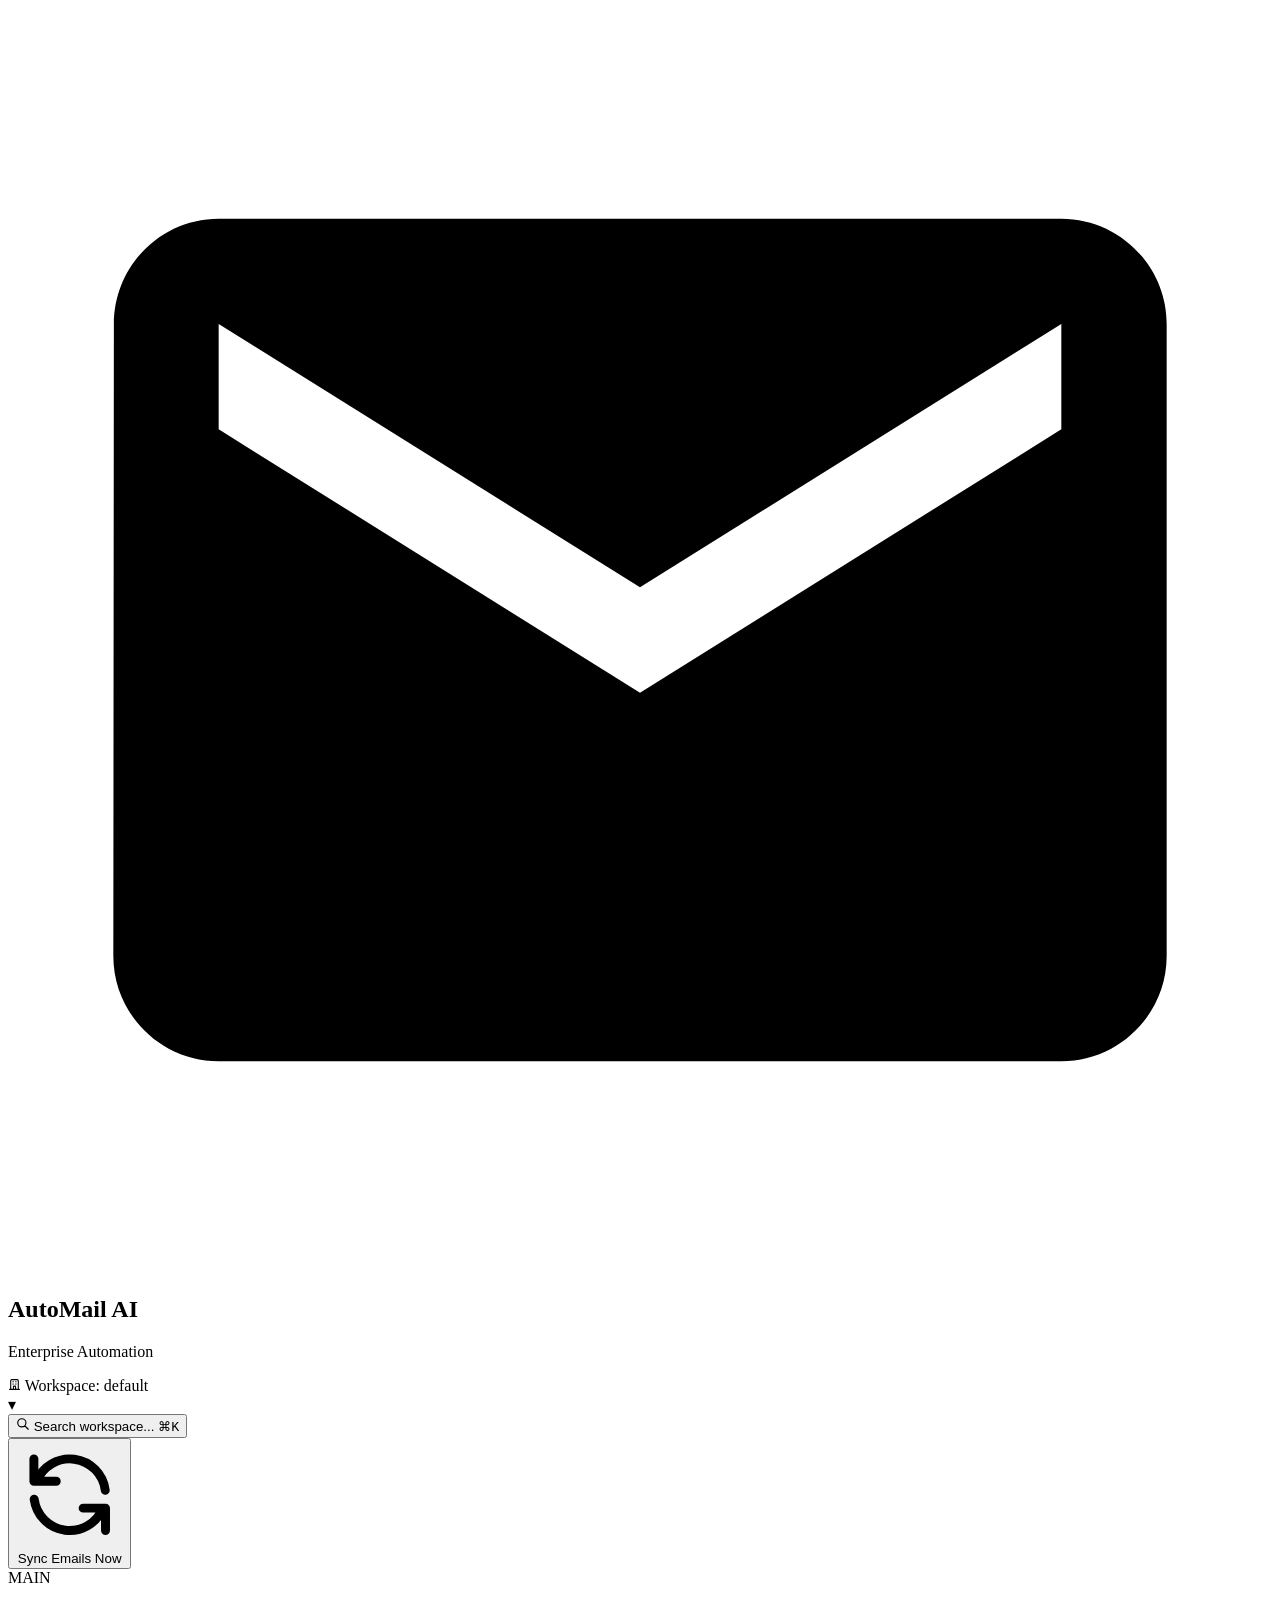
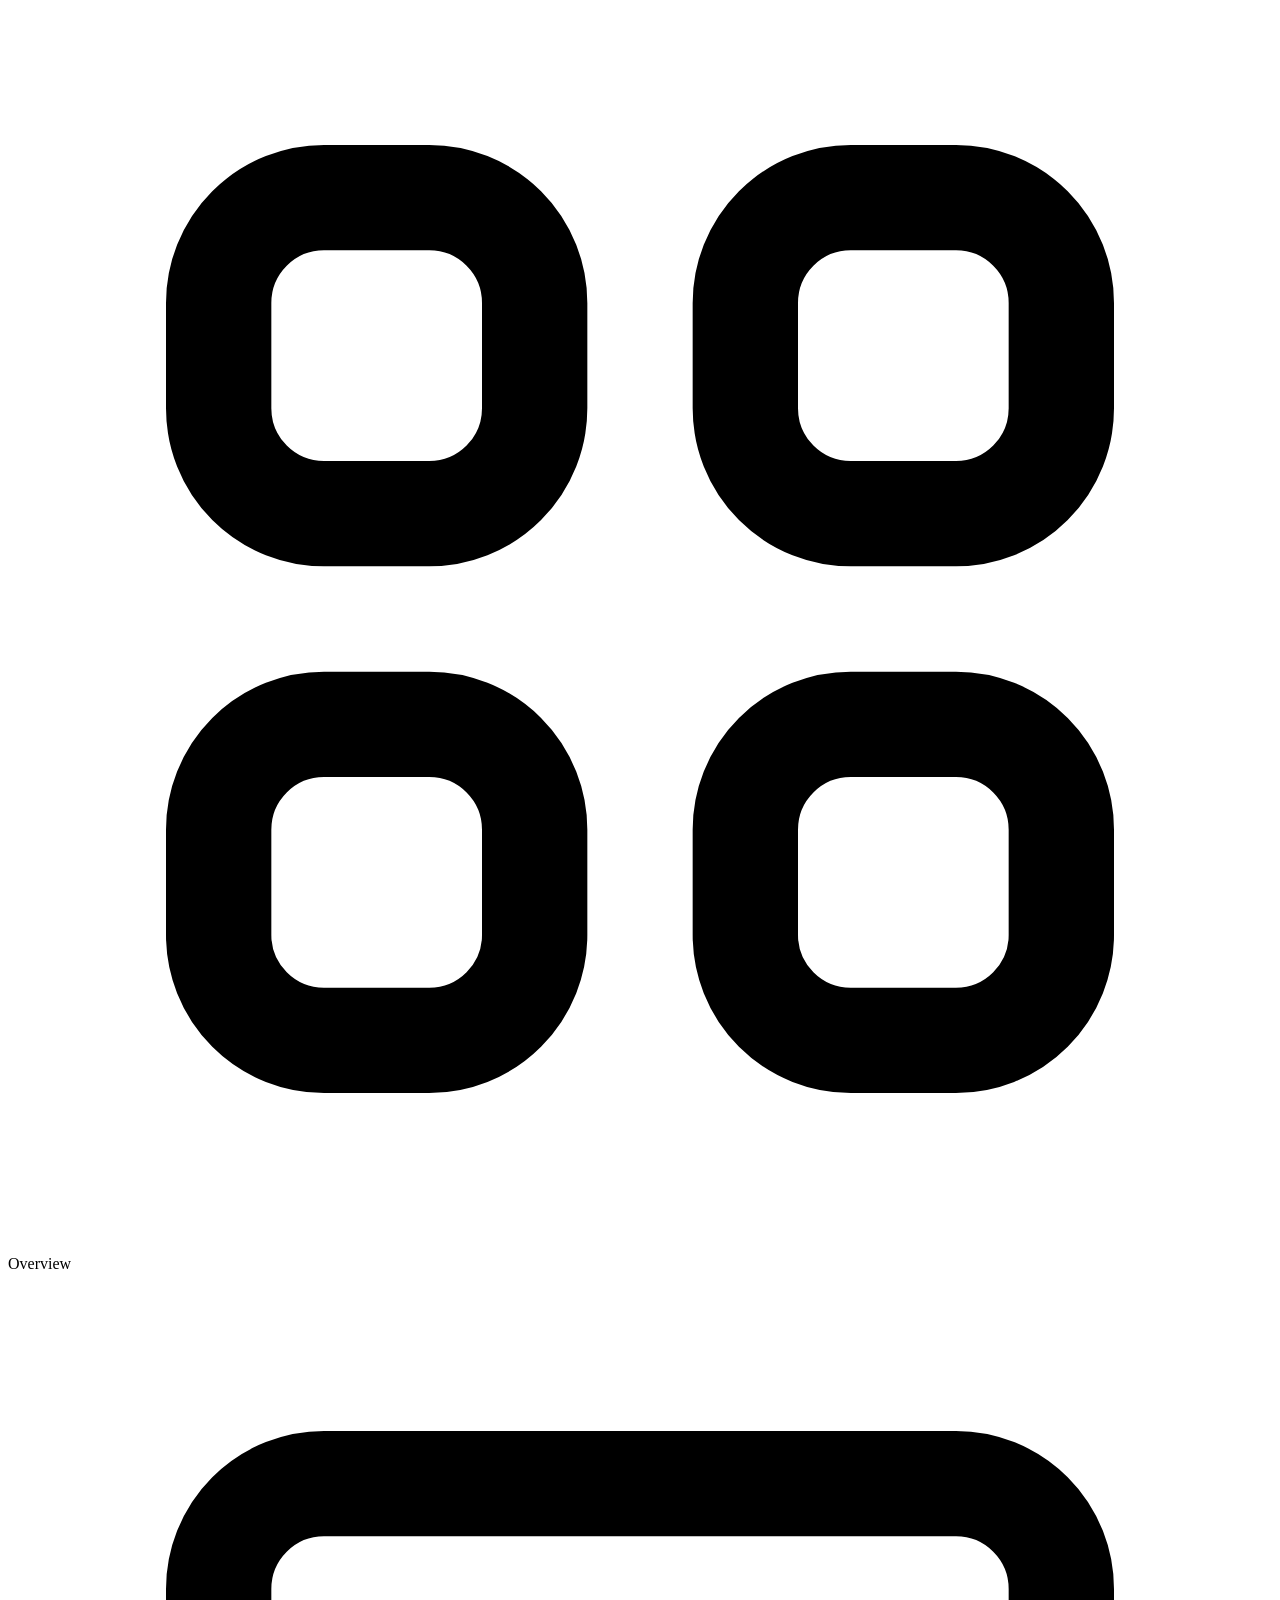
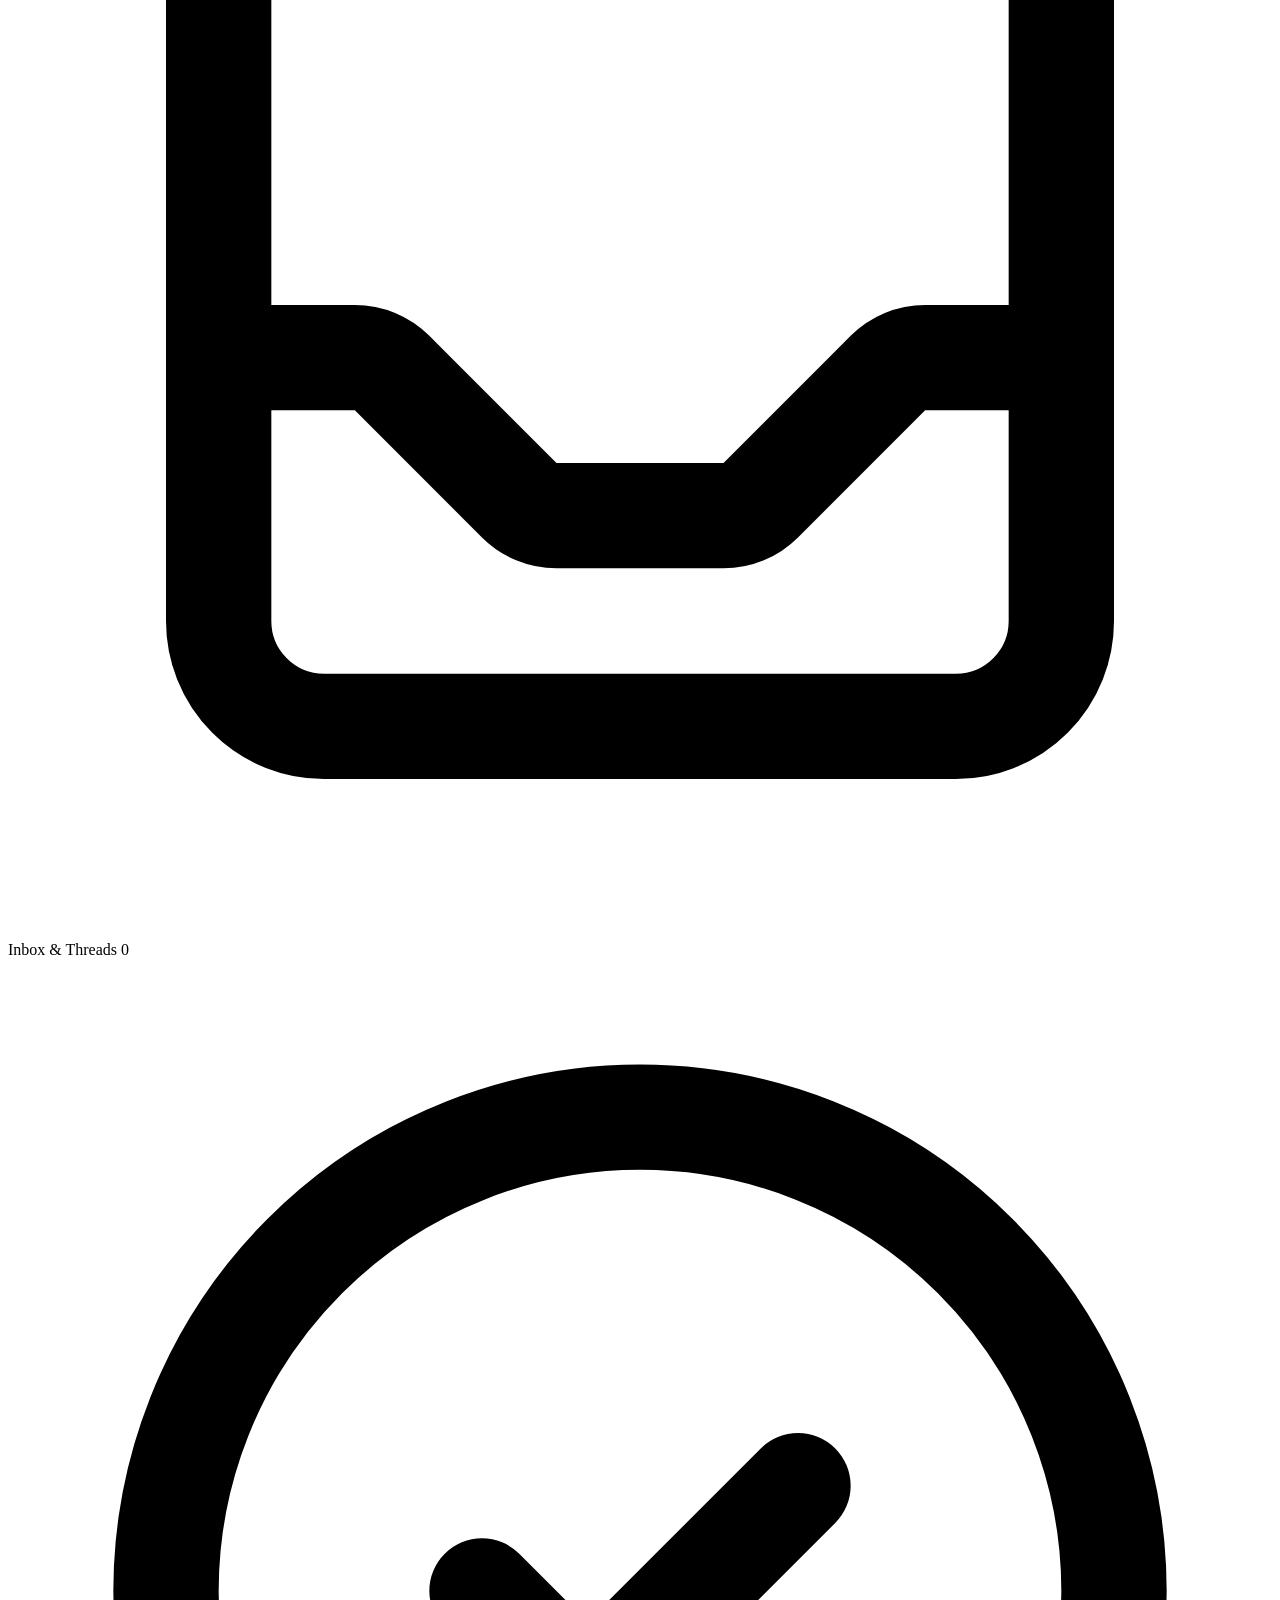
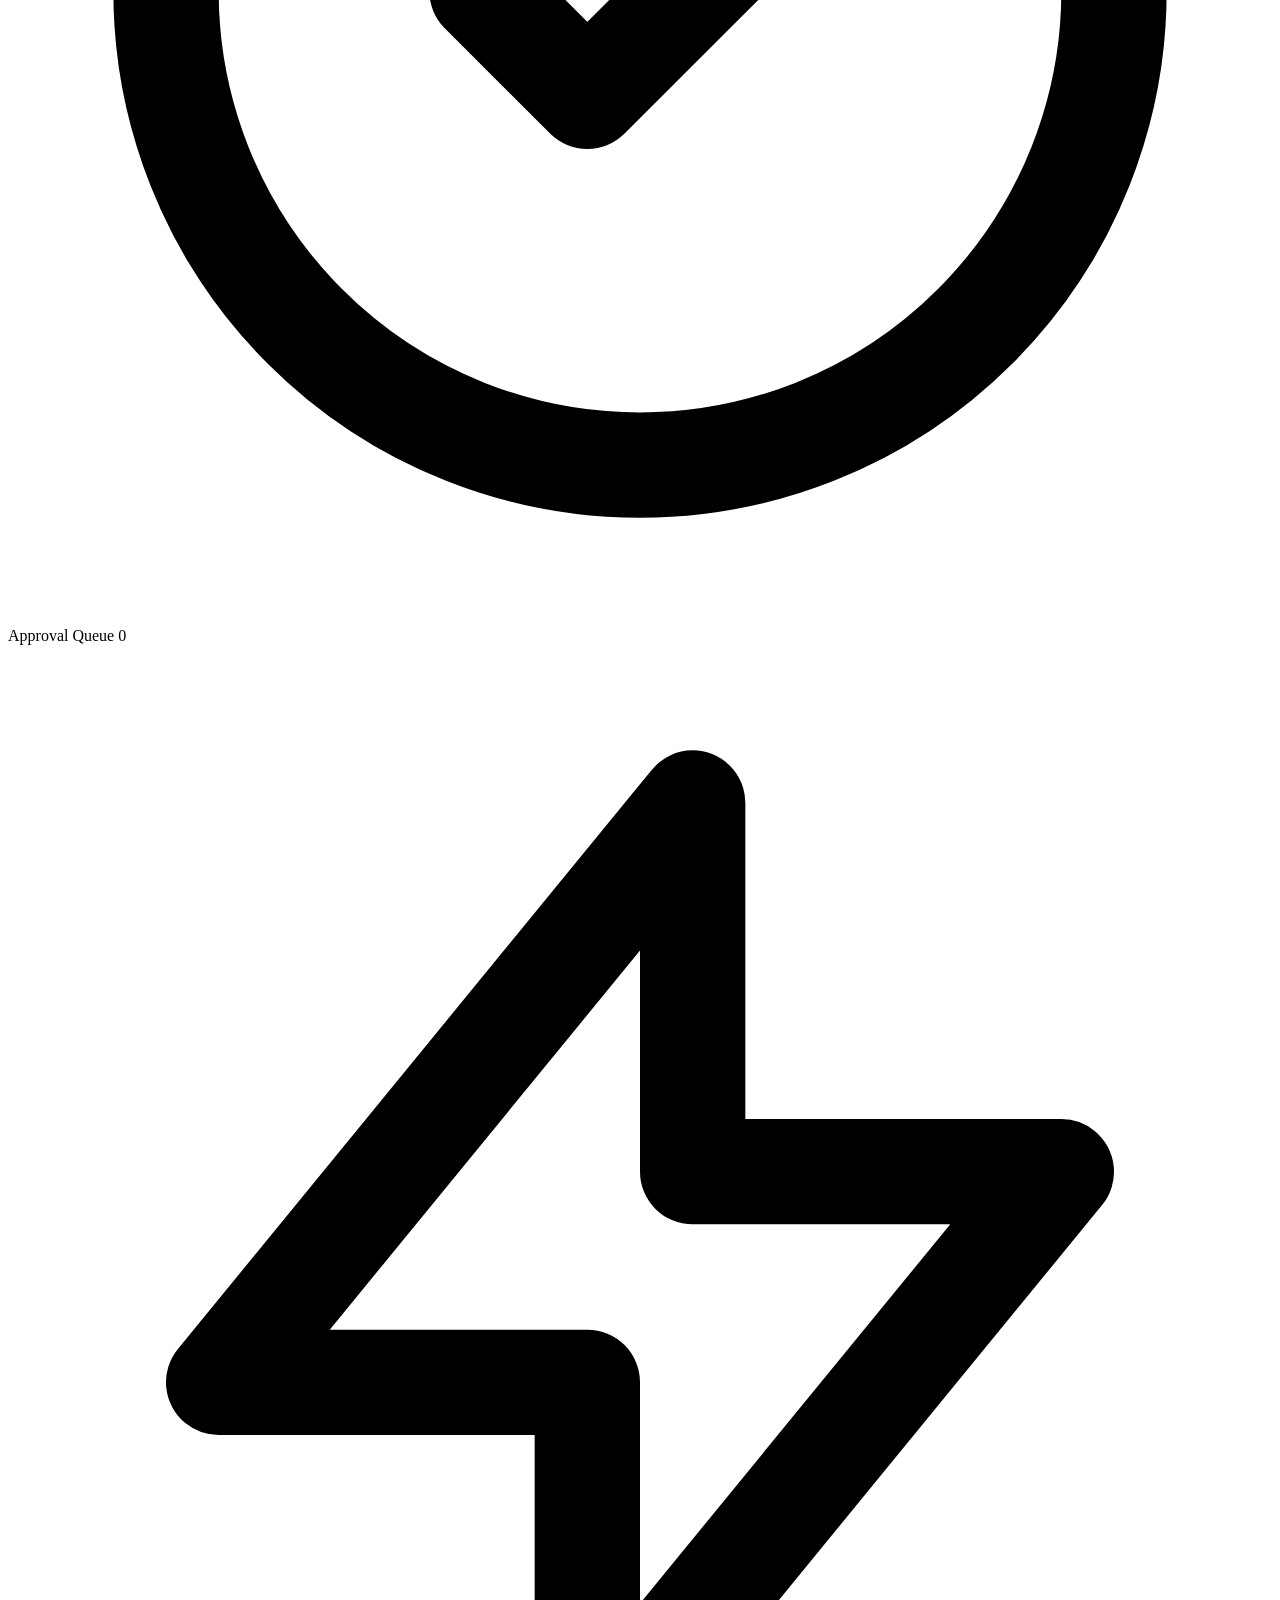
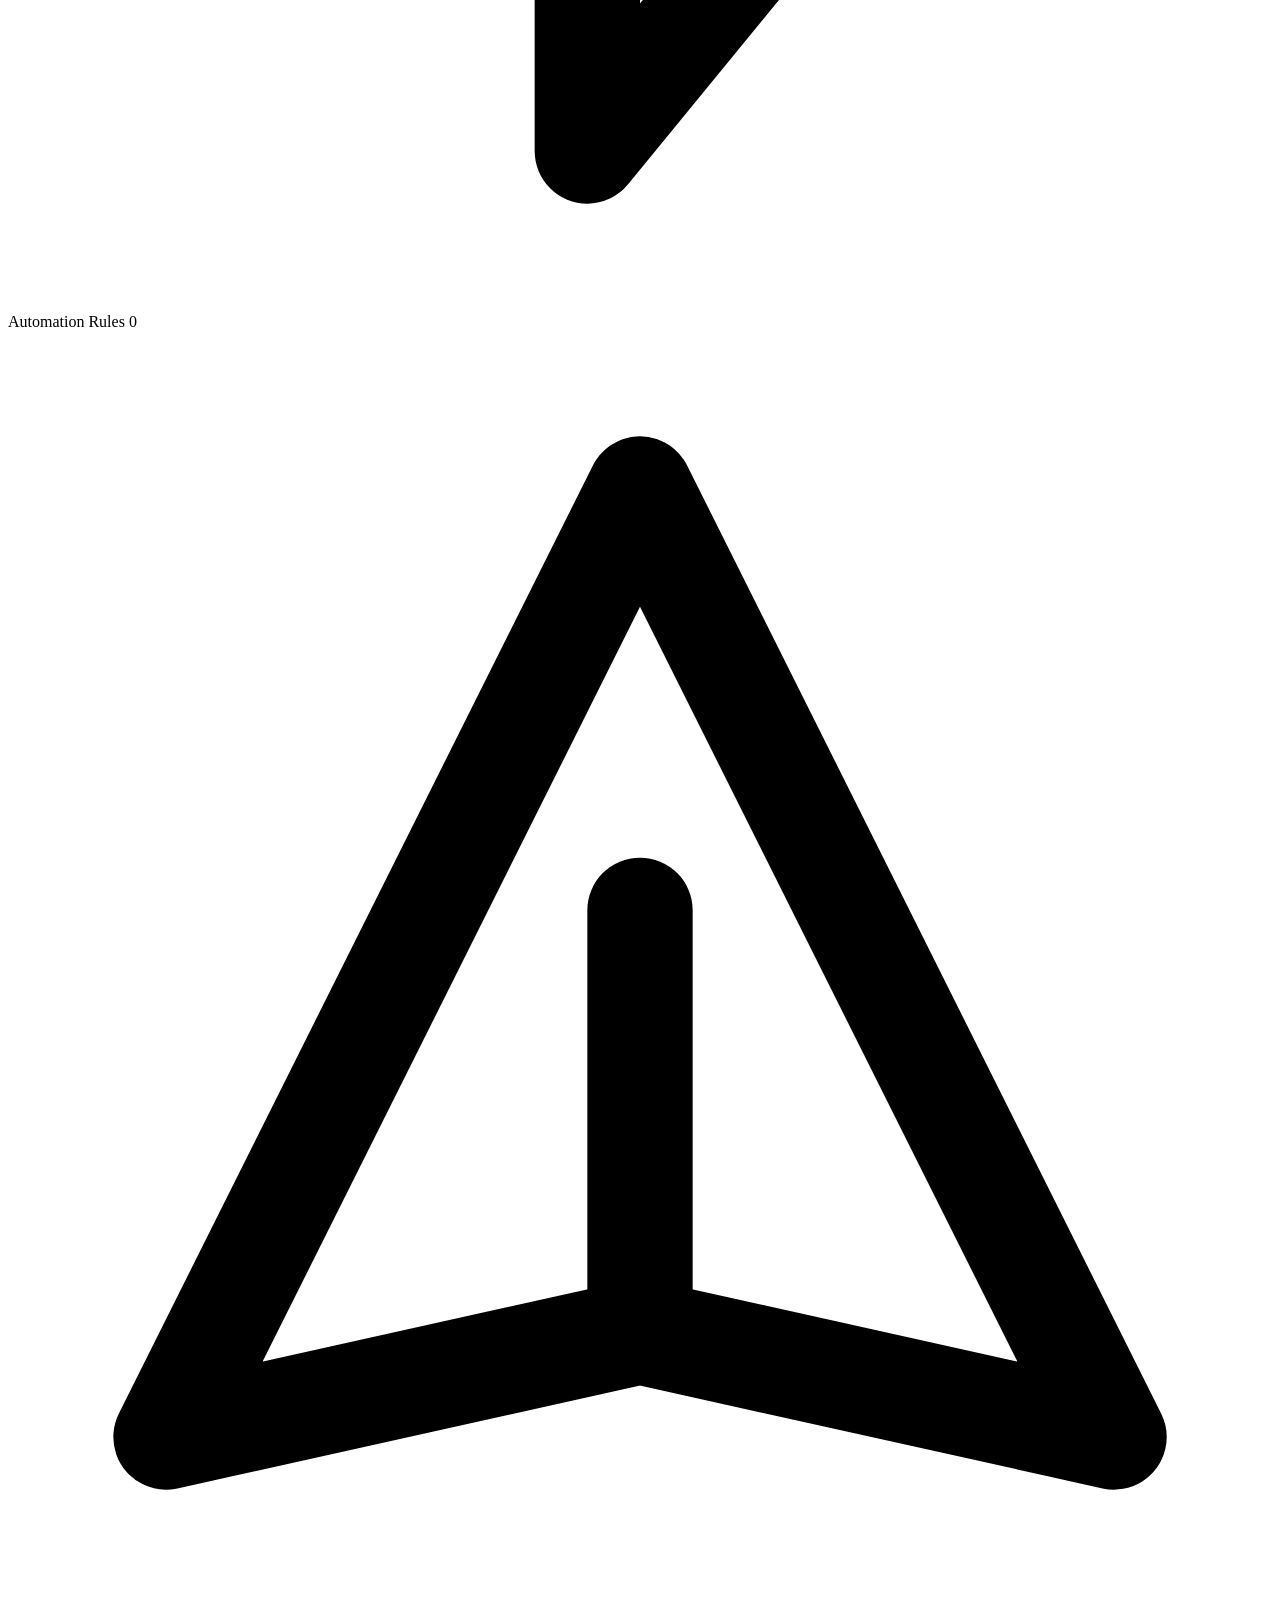
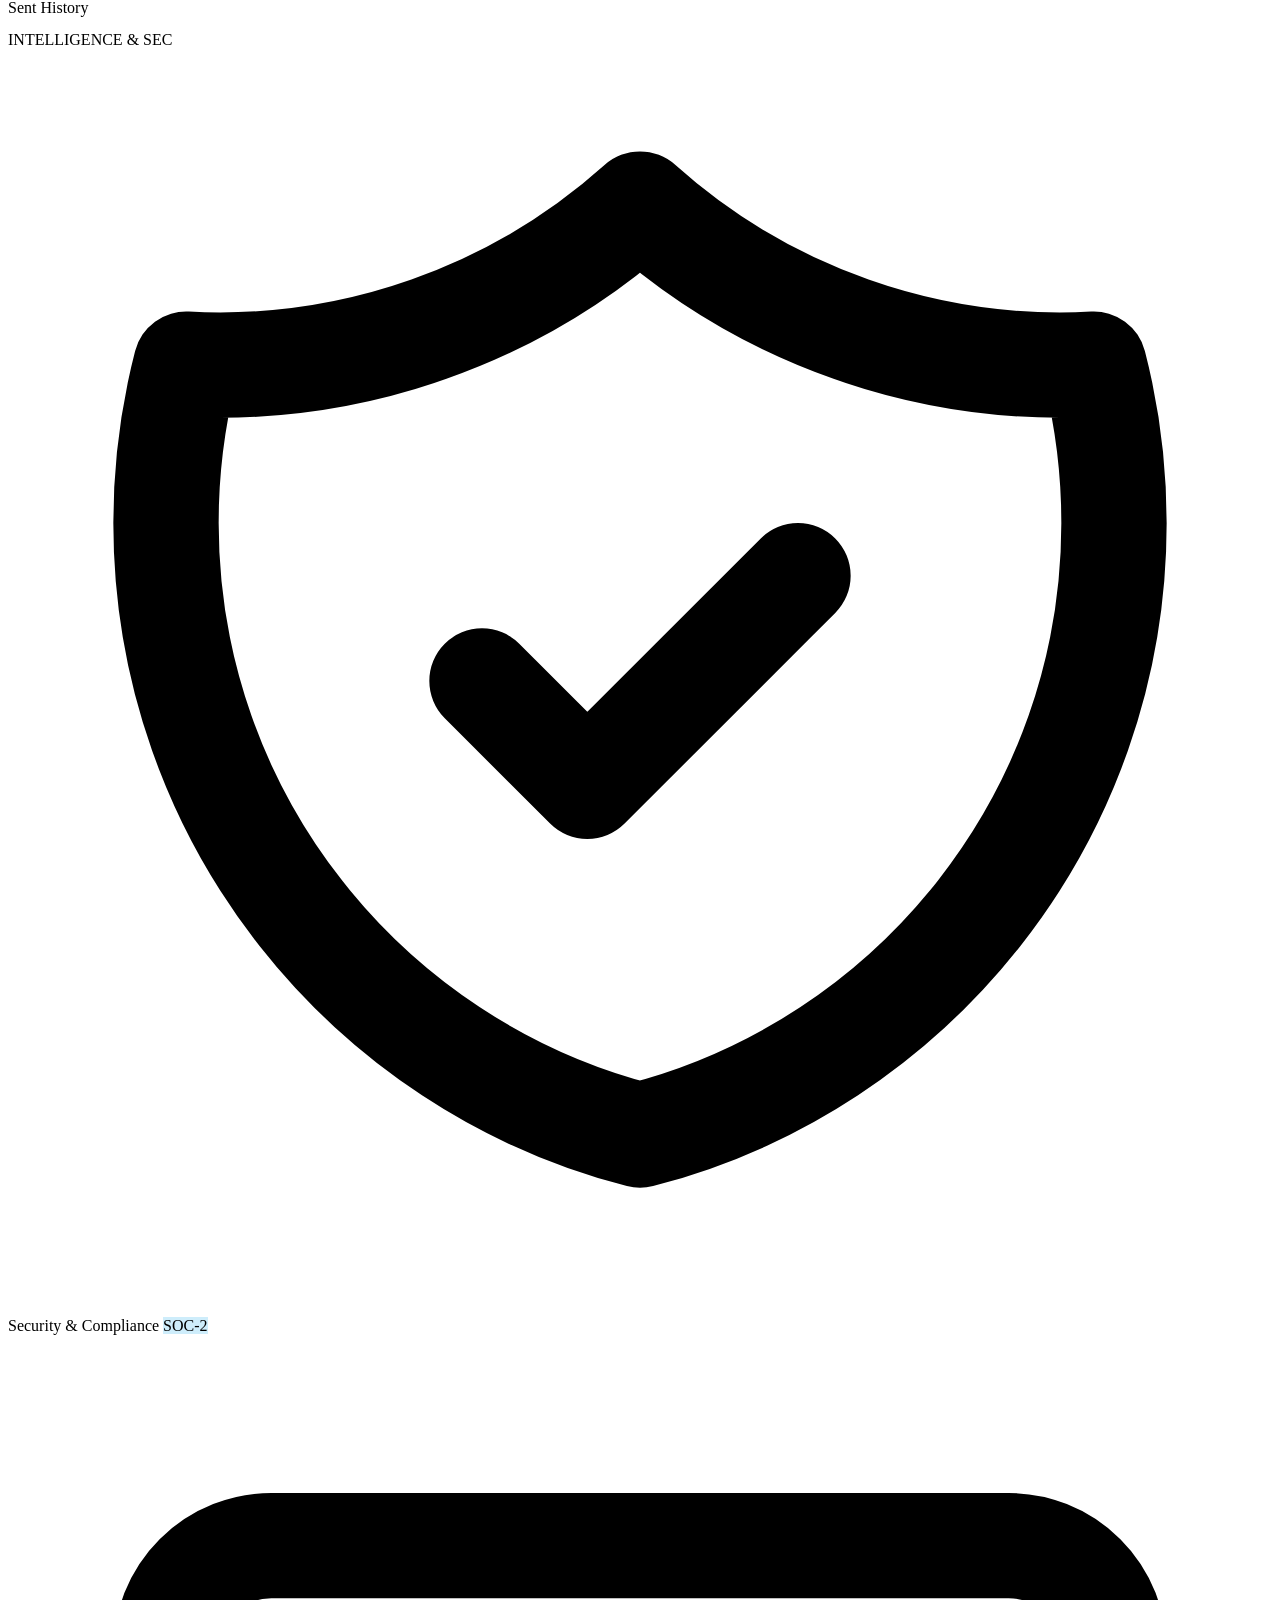
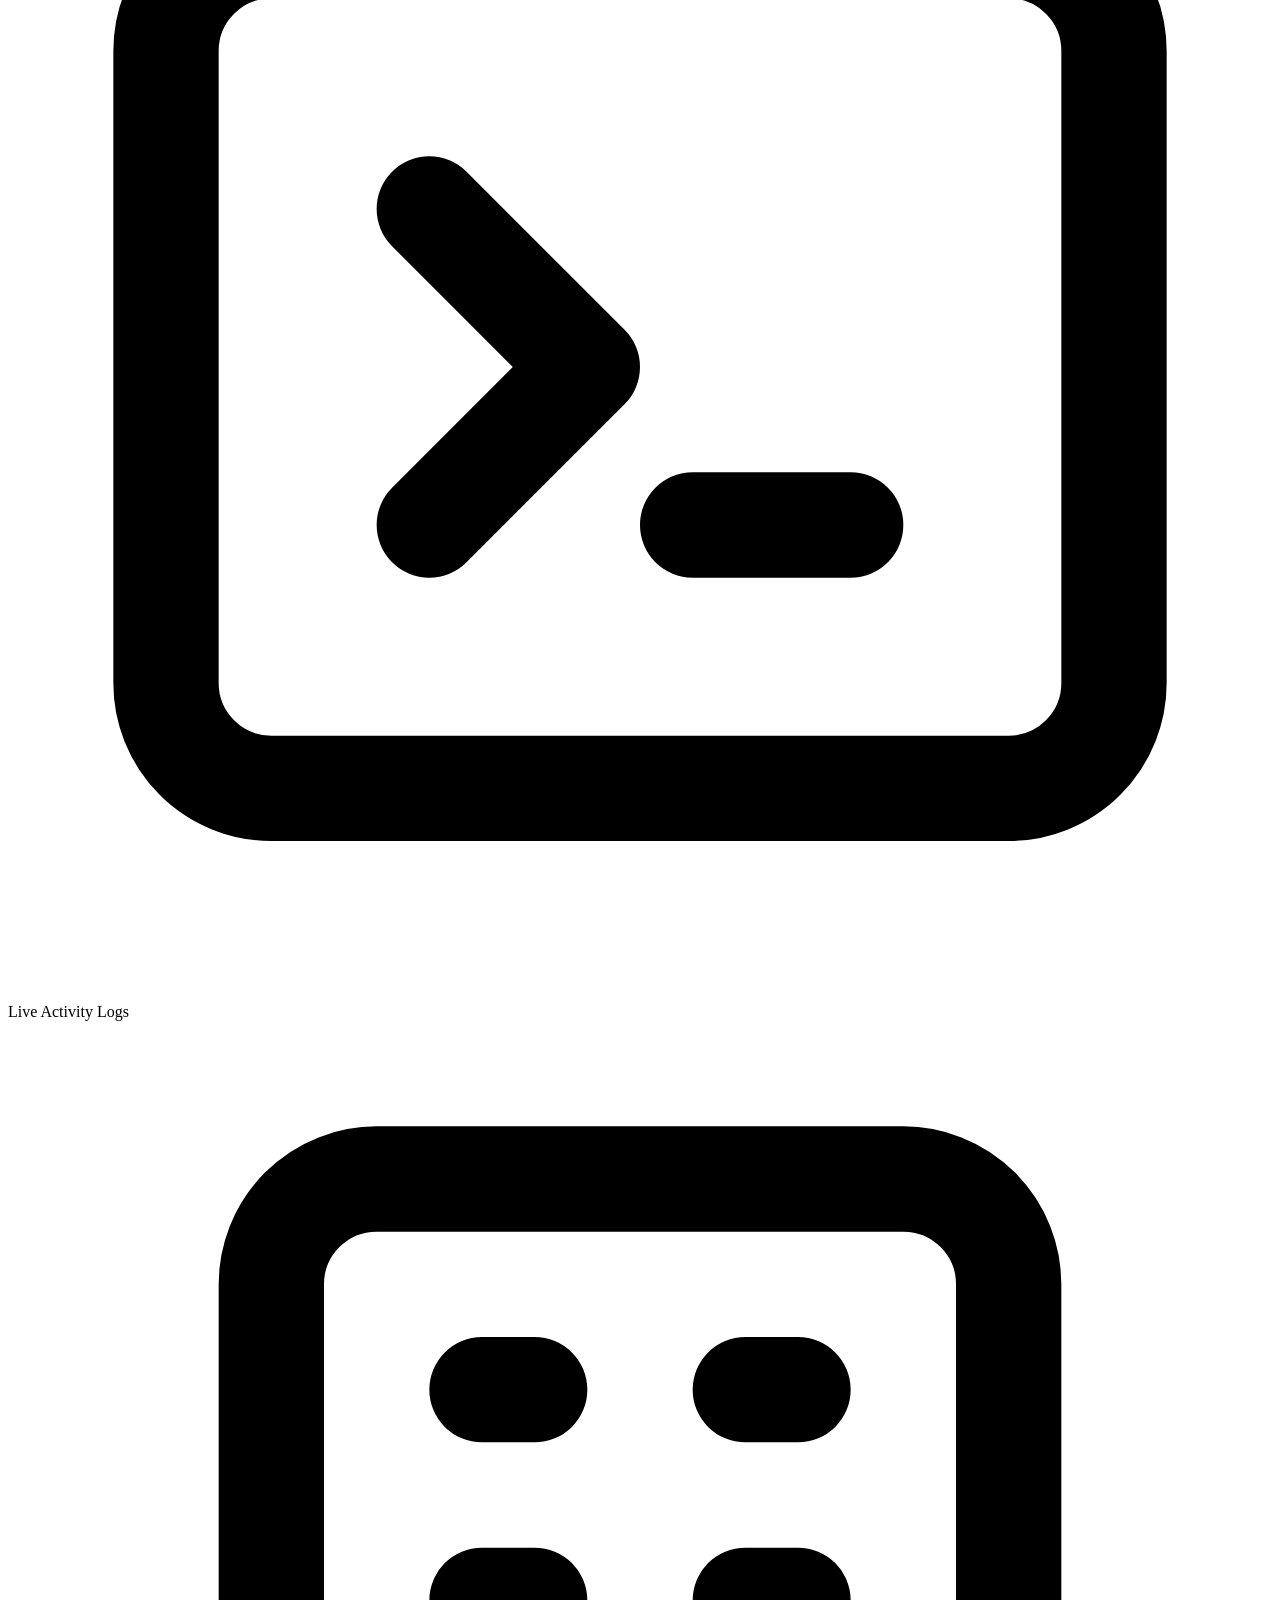
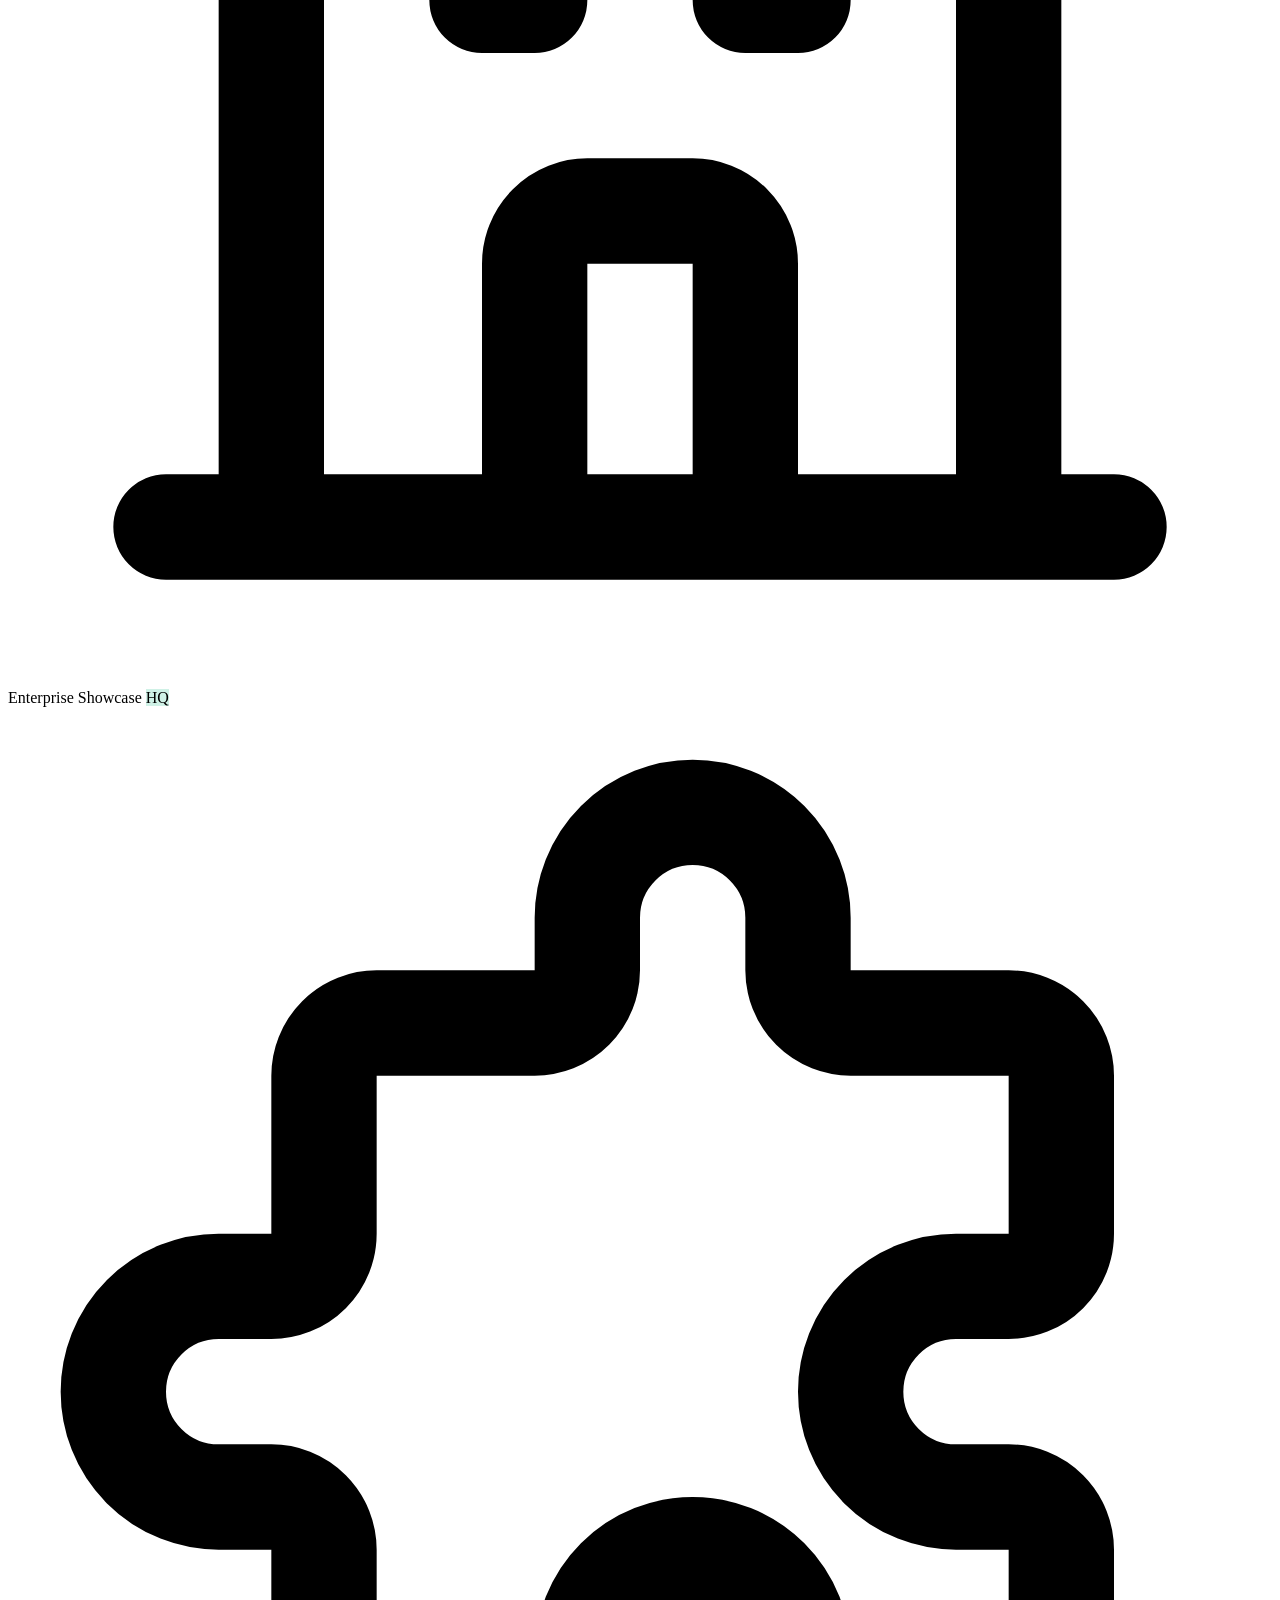
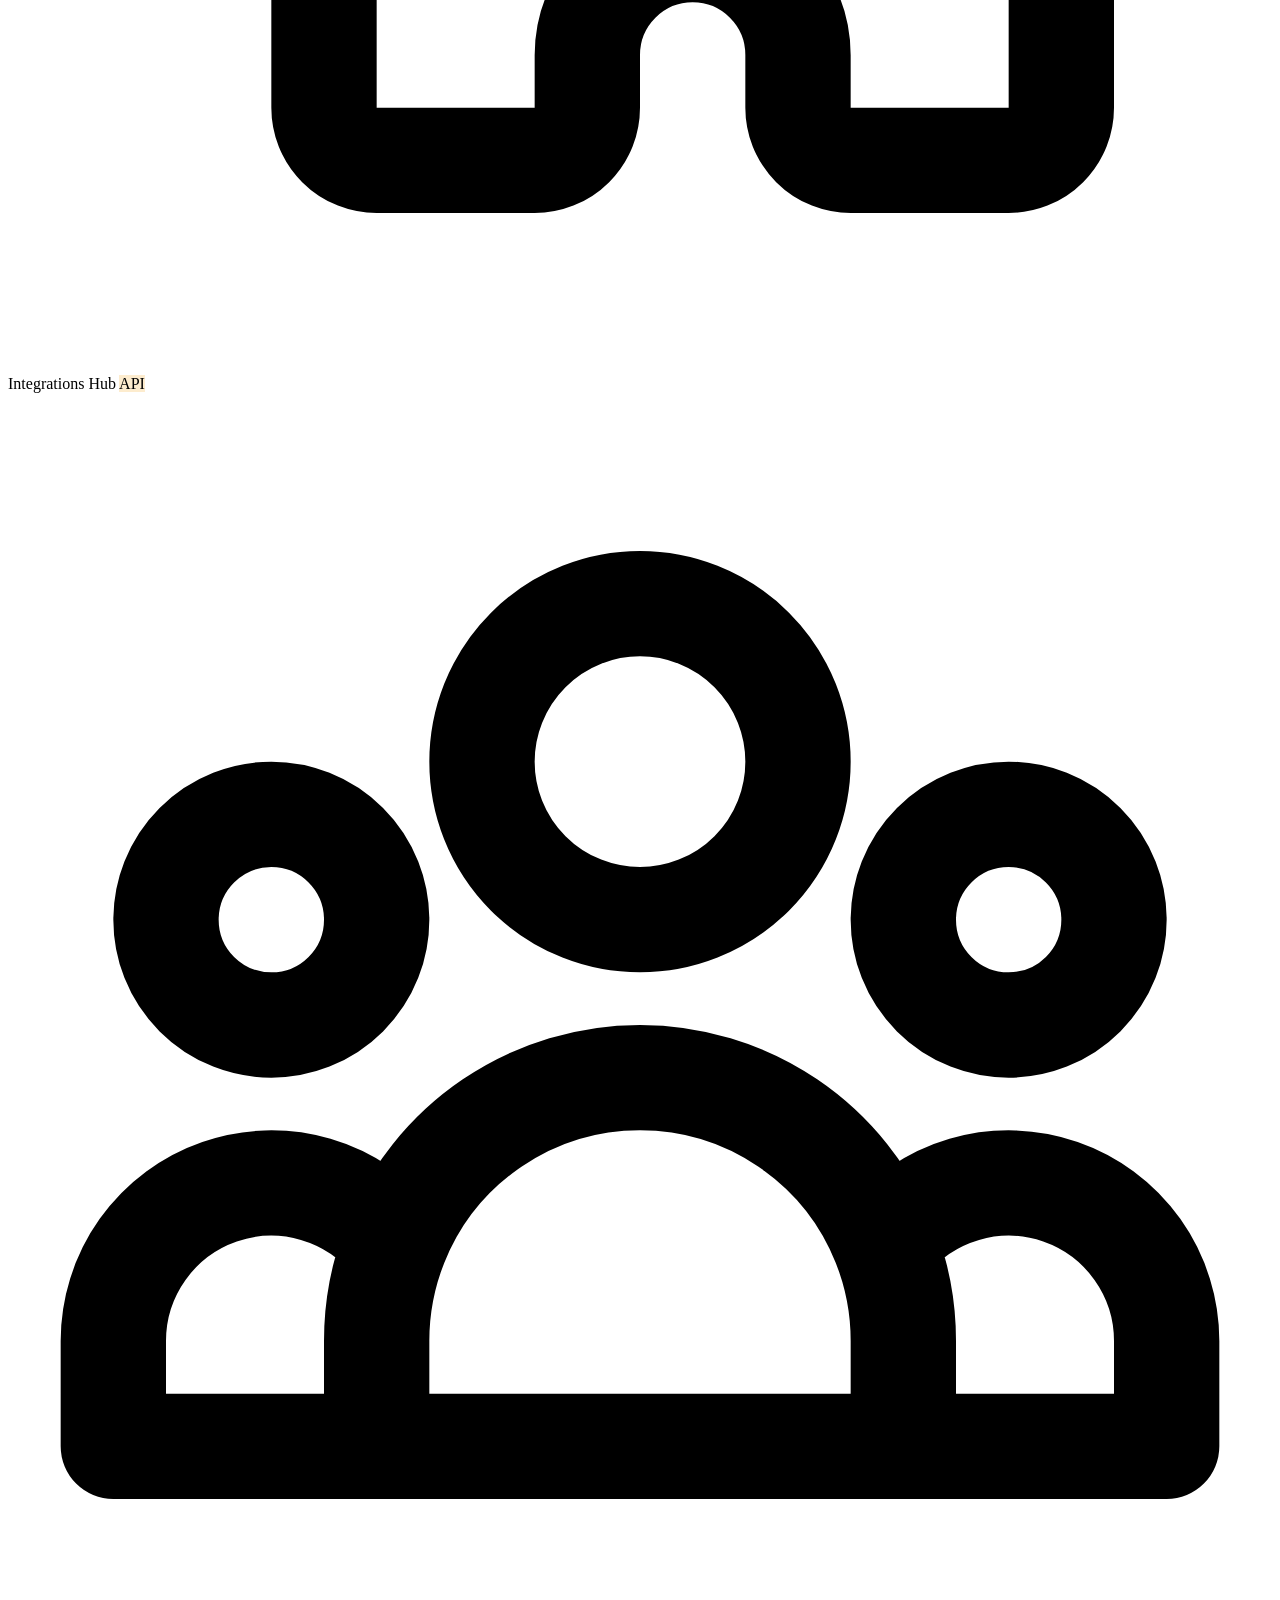
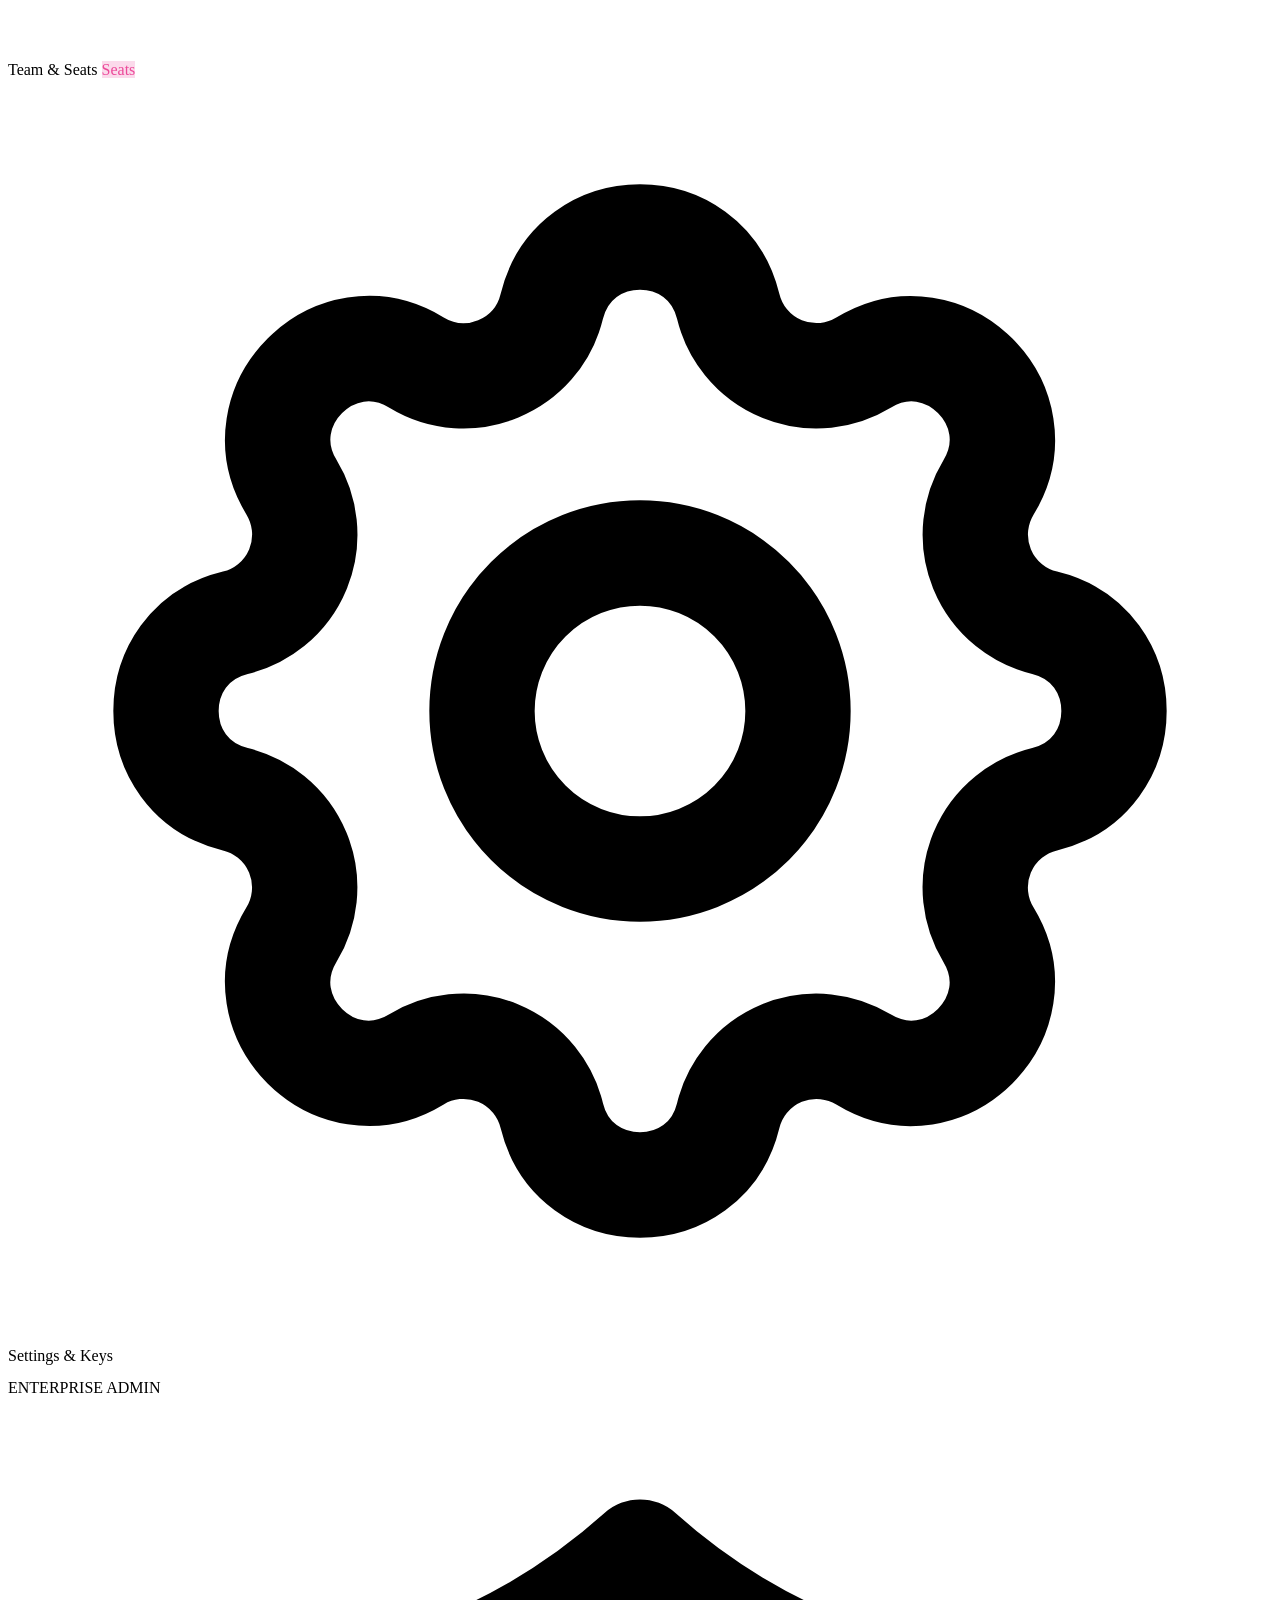
==== email_service/static/index.html @ eebcd586 "refactor: remove demo data, simulation endpoints, and fake accounts for production readiness" ====
<!DOCTYPE html>
<html lang="en">
<head>
  <meta charset="UTF-8">
  <meta name="viewport" content="width=device-width, initial-scale=1.0">
  <title>AutoMail AI — AI-Powered Email Automation Platform</title>
  <meta name="description" content="AutoMail AI: Production-grade autonomous email automation with AI categorization, sentiment scoring, human-in-the-loop approval, multi-tenant security and SOC-2 compliance.">
  <meta name="theme-color" content="#080b12">
  <link rel="preconnect" href="https://fonts.googleapis.com">
  <link rel="preconnect" href="https://fonts.gstatic.com" crossorigin>
  <link href="https://fonts.googleapis.com/css2?family=Inter:wght@300;400;500;600;700;800&display=swap" rel="stylesheet">
  <link rel="stylesheet" href="/static/styles.css">
</head>
<body>

<div class="app-container">
  <!-- SIDEBAR -->
  <aside class="sidebar">
    <!-- Brand & Workspace Header -->
    <div class="sidebar-header">
      <div class="brand-row">
        <div class="logo-icon">
          <svg viewBox="0 0 24 24"><path d="M20 4H4c-1.1 0-1.99.9-1.99 2L2 18c0 1.1.9 2 2 2h16c1.1 0 2-.9 2-2V6c0-1.1-.9-2-2-2zm0 4l-8 5-8-5V6l8 5 8-5v2z"/></svg>
        </div>
        <div class="logo-text">
          <h1>AutoMail AI</h1>
          <p>Enterprise Automation</p>
        </div>
      </div>

      <!-- Workspace Switcher Pill -->
      <div class="user-switcher-pill" id="user-switcher-pill" title="Click to switch isolated user workspace (Zero Cross-Exposure)">
        <div class="switcher-pill-left">
          <svg width="13" height="13" fill="none" stroke="currentColor" stroke-width="2" viewBox="0 0 24 24"><path stroke-linecap="round" stroke-linejoin="round" d="M19 21V5a2 2 0 00-2-2H7a2 2 0 00-2 2v16m14 0h2m-2 0h-5m-9 0H3m2 0h5M9 7h1m-1 4h1m4-4h1m-1 4h1m-5 10v-5a1 1 0 011-1h2a1 1 0 011 1v5m-4 0h4"/></svg>
          <span id="current-user-badge">Workspace: default</span>
        </div>
        <span class="pill-caret">▾</span>
      </div>

      <!-- Quick Command / Search Bar Trigger -->
      <button class="sidebar-search-btn" id="btn-topbar-command" title="Press Ctrl+K or ⌘K to search workspace">
        <svg width="14" height="14" fill="none" stroke="currentColor" stroke-width="2" viewBox="0 0 24 24"><path stroke-linecap="round" stroke-linejoin="round" d="M21 21l-6-6m2-5a7 7 0 11-14 0 7 7 0 0114 0z"/></svg>
        <span>Search workspace...</span>
        <kbd>⌘K</kbd>
      </button>

      <!-- Primary Action Button -->
      <div class="sidebar-quick-actions">
        <button class="btn btn-primary btn-sync-sidebar" id="btn-sync-now" title="Synchronize mailboxes via IMAP">
          <svg id="sync-icon" fill="none" stroke="currentColor" stroke-width="2" viewBox="0 0 24 24"><path stroke-linecap="round" stroke-linejoin="round" d="M4 4v5h.582m15.356 2A8.001 8.001 0 004.582 9m0 0H9m11 11v-5h-.581m0 0a8.003 8.003 0 01-15.357-2m15.357 2H15"/></svg>
          <span id="sync-btn-text">Sync Emails Now</span>
        </button>
      </div>
    </div>

    <!-- Scrollable Navigation Area -->
    <nav class="sidebar-nav">
      <div class="nav-section-label">MAIN</div>
      <a class="nav-item active" data-view="overview" id="nav-overview">
        <svg fill="none" stroke="currentColor" stroke-width="2" viewBox="0 0 24 24"><path stroke-linecap="round" stroke-linejoin="round" d="M4 6a2 2 0 012-2h2a2 2 0 012 2v2a2 2 0 01-2 2H6a2 2 0 01-2-2V6zM14 6a2 2 0 012-2h2a2 2 0 012 2v2a2 2 0 01-2 2h-2a2 2 0 01-2-2V6zM4 16a2 2 0 012-2h2a2 2 0 012 2v2a2 2 0 01-2 2H6a2 2 0 01-2-2v-2zM14 16a2 2 0 012-2h2a2 2 0 012 2v2a2 2 0 01-2 2h-2a2 2 0 01-2-2v-2z"/></svg>
        <span>Overview</span>
      </a>

      <a class="nav-item" data-view="inbox" id="nav-inbox">
        <svg fill="none" stroke="currentColor" stroke-width="2" viewBox="0 0 24 24"><path stroke-linecap="round" stroke-linejoin="round" d="M20 13V6a2 2 0 00-2-2H6a2 2 0 00-2 2v7m16 0v5a2 2 0 01-2 2H6a2 2 0 01-2-2v-5m16 0h-2.586a1 1 0 00-.707.293l-2.414 2.414a1 1 0 01-.707.293h-3.172a1 1 0 01-.707-.293l-2.414-2.414A1 1 0 006.586 13H4"/></svg>
        <span>Inbox & Threads</span>
        <span class="nav-badge" id="badge-inbox-count">0</span>
      </a>

      <a class="nav-item" data-view="approvals" id="nav-approvals">
        <svg fill="none" stroke="currentColor" stroke-width="2" viewBox="0 0 24 24"><path stroke-linecap="round" stroke-linejoin="round" d="M9 12l2 2 4-4m6 2a9 9 0 11-18 0 9 9 0 0118 0z"/></svg>
        <span>Approval Queue</span>
        <span class="nav-badge urgent" id="badge-approvals-count">0</span>
      </a>

      <a class="nav-item" data-view="rules" id="nav-rules">
        <svg fill="none" stroke="currentColor" stroke-width="2" viewBox="0 0 24 24"><path stroke-linecap="round" stroke-linejoin="round" d="M13 10V3L4 14h7v7l9-11h-7z"/></svg>
        <span>Automation Rules</span>
        <span class="nav-badge" id="badge-rules-count">0</span>
      </a>

      <a class="nav-item" data-view="sent" id="nav-sent">
        <svg fill="none" stroke="currentColor" stroke-width="2" viewBox="0 0 24 24"><path stroke-linecap="round" stroke-linejoin="round" d="M12 19l9 2-9-18-9 18 9-2zm0 0v-8"/></svg>
        <span>Sent History</span>
      </a>

      <div class="nav-section-label" style="margin-top: 14px;">INTELLIGENCE & SEC</div>
      <a class="nav-item" data-view="compliance" id="nav-compliance">
        <svg fill="none" stroke="currentColor" stroke-width="2" viewBox="0 0 24 24"><path stroke-linecap="round" stroke-linejoin="round" d="M9 12l2 2 4-4m5.618-4.016A11.955 11.955 0 0112 2.944a11.955 11.955 0 01-8.618 3.04A12.02 12.02 0 003 9c0 5.591 3.824 10.29 9 11.622 5.176-1.332 9-6.03 9-11.622 0-1.042-.133-2.052-.382-3.016z"/></svg>
        <span>Security & Compliance</span>
        <span class="nav-badge" style="background: rgba(14, 165, 233, 0.2); color: var(--accent-cyan); border-color: rgba(14, 165, 233, 0.4);">SOC-2</span>
      </a>

      <a class="nav-item" data-view="logs" id="nav-logs">
        <svg fill="none" stroke="currentColor" stroke-width="2" viewBox="0 0 24 24"><path stroke-linecap="round" stroke-linejoin="round" d="M8 9l3 3-3 3m5 0h3M5 20h14a2 2 0 002-2V6a2 2 0 00-2-2H5a2 2 0 00-2 2v12a2 2 0 002 2z"/></svg>
        <span>Live Activity Logs</span>
      </a>

      <a class="nav-item" data-view="landing" id="nav-landing">
        <svg fill="none" stroke="currentColor" stroke-width="2" viewBox="0 0 24 24"><path stroke-linecap="round" stroke-linejoin="round" d="M19 21V5a2 2 0 00-2-2H7a2 2 0 00-2 2v16m14 0h2m-2 0h-5m-9 0H3m2 0h5M9 7h1m-1 4h1m4-4h1m-1 4h1m-5 10v-5a1 1 0 011-1h2a1 1 0 011 1v5m-4 0h4"/></svg>
        <span>Enterprise Showcase</span>
        <span class="nav-badge" style="background: rgba(16, 185, 129, 0.2); color: var(--accent-emerald); border-color: rgba(16, 185, 129, 0.4);">HQ</span>
      </a>

      <a class="nav-item" data-view="integrations" id="nav-integrations">
        <svg fill="none" stroke="currentColor" stroke-width="2" viewBox="0 0 24 24"><path stroke-linecap="round" stroke-linejoin="round" d="M11 4a2 2 0 114 0v1a1 1 0 001 1h3a1 1 0 011 1v3a1 1 0 01-1 1h-1a2 2 0 100 4h1a1 1 0 011 1v3a1 1 0 01-1 1h-3a1 1 0 01-1-1v-1a2 2 0 10-4 0v1a1 1 0 01-1 1H7a1 1 0 01-1-1v-3a1 1 0 00-1-1H4a2 2 0 110-4h1a1 1 0 001-1V7a1 1 0 011-1h3a1 1 0 001-1V4z"/></svg>
        <span>Integrations Hub</span>
        <span class="nav-badge" style="background: rgba(245, 158, 11, 0.2); color: var(--accent-amber); border-color: rgba(245, 158, 11, 0.4);">API</span>
      </a>

      <a class="nav-item" data-view="team" id="nav-team">
        <svg fill="none" stroke="currentColor" stroke-width="2" viewBox="0 0 24 24"><path stroke-linecap="round" stroke-linejoin="round" d="M17 20h5v-2a3 3 0 00-5.356-1.857M17 20H7m10 0v-2c0-.656-.126-1.283-.356-1.857M7 20H2v-2a3 3 0 015.356-1.857M7 20v-2c0-.656.126-1.283.356-1.857m0 0a5.002 5.002 0 019.288 0M15 7a3 3 0 11-6 0 3 3 0 016 0zm6 3a2 2 0 11-4 0 2 2 0 014 0zM7 10a2 2 0 11-4 0 2 2 0 014 0z"/></svg>
        <span>Team & Seats</span>
        <span class="nav-badge" style="background: rgba(236, 72, 153, 0.2); color: #ec4899; border-color: rgba(236, 72, 153, 0.4);">Seats</span>
      </a>

      <a class="nav-item" data-view="settings" id="nav-settings">
        <svg fill="none" stroke="currentColor" stroke-width="2" viewBox="0 0 24 24"><path stroke-linecap="round" stroke-linejoin="round" d="M10.325 4.317c.426-1.756 2.924-1.756 3.35 0a1.724 1.724 0 002.573 1.066c1.543-.94 3.31.826 2.37 2.37a1.724 1.724 0 001.065 2.572c1.756.426 1.756 2.924 0 3.35a1.724 1.724 0 00-1.066 2.573c.94 1.543-.826 3.31-2.37 2.37a1.724 1.724 0 00-2.572 1.065c-.426 1.756-2.924 1.756-3.35 0a1.724 1.724 0 00-2.573-1.066c-1.543.94-3.31-.826-2.37-2.37a1.724 1.724 0 00-1.065-2.572c-1.756-.426-1.756-2.924 0-3.35a1.724 1.724 0 001.066-2.573c-.94-1.543.826-3.31 2.37-2.37.996.608 2.296.07 2.572-1.065z"/><path stroke-linecap="round" stroke-linejoin="round" d="M15 12a3 3 0 11-6 0 3 3 0 016 0z"/></svg>
        <span>Settings & Keys</span>
      </a>

      <div class="nav-section-label" style="margin-top: 14px;">ENTERPRISE ADMIN</div>
      <a class="nav-item" data-view="admin" id="nav-admin">
        <svg fill="none" stroke="currentColor" stroke-width="2" viewBox="0 0 24 24"><path stroke-linecap="round" stroke-linejoin="round" d="M9 12l2 2 4-4m5.618-4.016A11.955 11.955 0 0112 2.944a11.955 11.955 0 01-8.618 3.04A12.02 12.02 0 003 9c0 5.591 3.824 10.29 9 11.622 5.176-1.332 9-6.03 9-11.622 0-1.042-.133-2.052-.382-3.016z"/></svg>
        <span>Admin Monitor</span>
        <span class="nav-badge" id="badge-admin-count" style="background: rgba(168, 85, 247, 0.2); color: var(--accent-purple); border-color: rgba(168, 85, 247, 0.4);">Admin 🔒</span>
      </a>
    </nav>

    <!-- Sidebar Tools Strip: AI Status, Theme, Density -->
    <div class="sidebar-tools">
      <div class="ai-status-pill" id="ai-status-pill" onclick="switchView('settings')" title="AI Intelligence Engine — Click to configure API Key">
        <span class="ai-status-dot" id="ai-status-dot"></span>
        <span id="ai-status-label">AI: Ready</span>
      </div>
      <div class="tools-buttons">
        <button class="btn-tool" id="btn-density-toggle" title="Toggle Comfortable / Compact Data Density">
          <span id="density-icon">🎛️</span>
          <span id="density-text" style="display:none">Density</span>
        </button>
        <button class="btn-tool" id="btn-theme-toggle" title="Toggle Light / Dark Mode" aria-label="Toggle theme">
          <span id="theme-icon">🌙</span>
          <span id="theme-text" style="display:none">Dark</span>
        </button>
      </div>
    </div>

    <!-- Sidebar Footer -->
    <div class="sidebar-footer">
      <!-- User Profile Card -->
      <div class="user-profile-card" id="sidebar-user-card" onclick="openAuthModal()" title="Manage Account / Switch User">
        <div class="user-avatar" id="sidebar-user-avatar">A</div>
        <div class="user-info">
          <div class="user-name-row">
            <span class="user-display-name" id="sidebar-user-name">Admin Account</span>
            <span class="badge badge-primary user-role-badge" id="sidebar-user-role">Admin</span>
          </div>
          <div class="user-email-text" id="sidebar-user-email">admin@automail.ai</div>
        </div>
        <button class="btn-icon" id="btn-sidebar-auth" title="Sign In / Out" onclick="event.stopPropagation(); handleSignOutOrOpen();">
          <svg width="14" height="14" fill="none" stroke="currentColor" stroke-width="2" viewBox="0 0 24 24"><path stroke-linecap="round" stroke-linejoin="round" d="M17 16l4-4m0 0l-4-4m4 4H7m6 4v1a3 3 0 01-3 3H6a3 3 0 01-3-3V7a3 3 0 013-3h4a3 3 0 013 3v1"/></svg>
        </button>
      </div>

      <div class="sync-status">
        <span class="status-dot" id="status-dot"></span>
        <span id="sync-status-text">Engine Online (Port 8000)</span>
      </div>
      <div class="security-shield-badge" style="margin-top: 6px; font-size: 0.72rem; color: var(--accent-emerald); display: flex; align-items: center; gap: 6px;">
        <svg width="13" height="13" fill="none" stroke="currentColor" stroke-width="2" viewBox="0 0 24 24"><path stroke-linecap="round" stroke-linejoin="round" d="M9 12l2 2 4-4m5.618-4.016A11.955 11.955 0 0112 2.944a11.955 11.955 0 01-8.618 3.04A12.02 12.02 0 003 9c0 5.591 3.824 10.29 9 11.622 5.176-1.332 9-6.03 9-11.622 0-1.042-.133-2.052-.382-3.016z"/></svg>
        <span>Security Shield: Encrypted & Guarded</span>
      </div>
    </div>
  </aside>

  <!-- MAIN WRAPPER -->
  <div class="main-wrapper">
    <!-- CONTENT AREA -->
    <main class="content-area">
      <!-- Dynamic Content View Header -->
      <div class="content-header">
        <div class="content-header-title">
          <h2 id="current-view-title">Overview Dashboard</h2>
          <span class="content-header-badge" id="current-view-breadcrumb">Live Telemetry & Ingestion</span>
        </div>
      </div>
      <!-- 1. OVERVIEW VIEW -->
      <section class="view-section active" id="view-overview">
        <div class="stats-grid">
          <div class="card stat-card">
            <div class="stat-header">
              <span class="stat-title">Total Ingested</span>
              <div class="stat-icon">📬</div>
            </div>
            <div class="stat-value" id="stat-total-emails">0</div>
            <div class="stat-sub" id="stat-unread-emails">0 unread</div>
          </div>

          <div class="card stat-card urgent">
            <div class="stat-header">
              <span class="stat-title">Pending Approvals</span>
              <div class="stat-icon" style="color: var(--accent-rose);">⏳</div>
            </div>
            <div class="stat-value" id="stat-pending-approvals" style="color: var(--accent-rose);">0</div>
            <div class="stat-sub">AI drafts waiting for human sign-off</div>
          </div>

          <div class="card stat-card success">
            <div class="stat-header">
              <span class="stat-title">Dispatched / Sent</span>
              <div class="stat-icon" style="color: var(--accent-emerald);">🚀</div>
            </div>
            <div class="stat-value" id="stat-sent-count">0</div>
            <div class="stat-sub">Automated & approved emails sent</div>
          </div>

          <div class="card stat-card cyan">
            <div class="stat-header">
              <span class="stat-title">Active Rules</span>
              <div class="stat-icon" style="color: var(--accent-secondary);">⚡</div>
            </div>
            <div class="stat-value" id="stat-active-rules">0</div>
            <div class="stat-sub">Automation filters running</div>
          </div>
        </div>

        <div class="split-layout">
          <!-- Pending Approvals Quick Column -->
          <div class="card">
            <div style="display: flex; justify-content: space-between; align-items: center; margin-bottom: 16px;">
              <h3 style="font-size: 1.05rem; font-weight: 600;">⚠️ Needs Review (Human-in-the-Loop)</h3>
              <a href="#approvals" class="btn btn-secondary btn-sm" onclick="switchView('approvals')">View All</a>
            </div>
            <div id="overview-pending-list" style="display: flex; flex-direction: column; gap: 12px;">
              <!-- Filled via JS -->
            </div>
          </div>

          <!-- Live Activity Stream Column -->
          <div class="card">
            <div style="display: flex; justify-content: space-between; align-items: center; margin-bottom: 16px;">
              <h3 style="font-size: 1.05rem; font-weight: 600;">⚡ Real-time Activity Feed</h3>
              <a href="#logs" class="btn btn-secondary btn-sm" onclick="switchView('logs')">Full Logs</a>
            </div>
            <div id="overview-logs-list" style="display: flex; flex-direction: column; gap: 10px; font-size: 0.84rem;">
              <!-- Filled via JS -->
            </div>
          </div>
        </div>
      </section>

      <!-- 2. INBOX VIEW -->
      <section class="view-section" id="view-inbox">
        <div class="inbox-container">
          <!-- Left List Pane -->
          <div class="inbox-list">
            <div class="inbox-filter-bar">
              <input type="text" class="search-input" id="inbox-search" placeholder="Search sender, subject, keywords...">
              <div class="category-pills">
                <button class="pill-btn active" data-cat="All">All</button>
                <button class="pill-btn" data-cat="Customer Support">Support</button>
                <button class="pill-btn" data-cat="Sales Inquiry">Sales</button>
                <button class="pill-btn" data-cat="Billing/Invoice">Billing</button>
                <button class="pill-btn" data-cat="Urgent Action">Urgent</button>
              </div>
            </div>

            <div class="email-items-scroll" id="inbox-items-container">
              <!-- Filled via JS -->
            </div>
          </div>

          <!-- Right Reader Pane -->
          <div class="email-viewer" id="email-viewer-pane">
            <div id="viewer-placeholder" style="display: flex; flex-direction: column; align-items: center; justify-content: center; height: 100%; color: var(--text-dim);">
              <svg width="48" height="48" fill="none" stroke="currentColor" stroke-width="1.5" viewBox="0 0 24 24"><path stroke-linecap="round" stroke-linejoin="round" d="M3 8l7.89 5.26a2 2 0 002.22 0L21 8M5 19h14a2 2 0 002-2V7a2 2 0 00-2-2H5a2 2 0 00-2 2v10a2 2 0 002 2z"/></svg>
              <p style="margin-top: 12px; font-size: 0.9rem;">Select an email from the left to read & inspect AI analysis</p>
            </div>
            <div id="viewer-content" style="display: none;">
              <!-- Filled via JS -->
            </div>
          </div>
        </div>
      </section>

      <!-- 3. APPROVAL QUEUE VIEW -->
      <section class="view-section" id="view-approvals">
        <div style="margin-bottom: 20px; display: flex; justify-content: space-between; align-items: center;">
          <div>
            <h3 style="font-size: 1.15rem; font-weight: 600;">Human-in-the-Loop Review Hub</h3>
            <p style="font-size: 0.85rem; color: var(--text-muted);">Review, edit, or regenerate AI-drafted replies before dispatching.</p>
          </div>
          <div style="display: flex; gap: 8px;">
            <button class="btn btn-secondary btn-sm" id="btn-refresh-approvals">Refresh Queue</button>
          </div>
        </div>

        <div class="approval-queue" id="approval-queue-container">
          <!-- Filled via JS -->
        </div>
      </section>

      <!-- 4. RULES VIEW -->
      <section class="view-section" id="view-rules">
        <div class="rules-header">
          <div>
            <h3 style="font-size: 1.15rem; font-weight: 600;">Automation Rules Engine</h3>
            <p style="font-size: 0.85rem; color: var(--text-muted);">Automate categorization, AI reply drafting, and actions based on custom logic.</p>
          </div>
          <button class="btn btn-primary" id="btn-new-rule-modal">
            <svg fill="none" stroke="currentColor" stroke-width="2" viewBox="0 0 24 24"><path stroke-linecap="round" stroke-linejoin="round" d="M12 4v16m8-8H4"/></svg>
            <span>Create New Rule</span>
          </button>
        </div>

        <div class="rules-grid" id="rules-grid-container">
          <!-- Filled via JS -->
        </div>
      </section>

      <!-- 5. SENT HISTORY VIEW -->
      <section class="view-section" id="view-sent">
        <div style="margin-bottom: 20px;">
          <h3 style="font-size: 1.15rem; font-weight: 600;">Sent History & Outbox</h3>
          <p style="font-size: 0.85rem; color: var(--text-muted);">Complete audit trail of all emails dispatched by the automation engine.</p>
        </div>

        <div class="card table-container">
          <table class="custom-table">
            <thead>
              <tr>
                <th>Recipient</th>
                <th>Subject</th>
                <th>Sent At</th>
                <th>Delivery Method</th>
                <th>Status</th>
              </tr>
            </thead>
            <tbody id="sent-table-body">
              <!-- Filled via JS -->
            </tbody>
          </table>
        </div>
      </section>

      <!-- 6. LIVE LOGS VIEW -->
      <section class="view-section" id="view-logs">
        <div style="display: flex; justify-content: space-between; align-items: center; margin-bottom: 16px;">
          <div>
            <h3 style="font-size: 1.15rem; font-weight: 600;">Real-time Activity Logs</h3>
            <p style="font-size: 0.85rem; color: var(--text-muted);">Live stream of sync cycles, AI classifications, and dispatch receipts.</p>
          </div>
          <button class="btn btn-secondary btn-sm" id="btn-refresh-logs">Refresh Feed</button>
        </div>

        <div class="logs-terminal" id="logs-terminal-view">
          <!-- Filled via JS -->
        </div>
      </section>

      <!-- 7. SETTINGS VIEW -->
      <section class="view-section" id="view-settings">
        <div style="margin-bottom: 16px;">
          <h3 style="font-size: 1.15rem; font-weight: 600;">Service Configuration & Credentials</h3>
          <p style="font-size: 0.85rem; color: var(--text-muted);">Manage isolated email authentication, AI model settings, and automation rules.</p>
        </div>

        <!-- Zero Cross-User Exposure Security Guarantee Banner -->
        <div class="security-guarantee-card">
          <div class="sec-badge-icon">
            <svg width="24" height="24" fill="none" stroke="currentColor" stroke-width="2" viewBox="0 0 24 24"><path stroke-linecap="round" stroke-linejoin="round" d="M9 12l2 2 4-4m5.618-4.016A11.955 11.955 0 0112 2.944a11.955 11.955 0 01-8.618 3.04A12.02 12.02 0 003 9c0 5.591 3.824 10.29 9 11.622 5.176-1.332 9-6.03 9-11.622 0-1.042-.133-2.052-.382-3.016z"/></svg>
          </div>
          <div class="sec-badge-content">
            <div class="sec-badge-title">Zero Cross-User Data Exposure Guarantee (100% Tenant Isolation)</div>
            <div class="sec-badge-desc">
              Your security is our #1 priority. Every user's emails, AI summaries, drafts, credentials, and logs are physically partitioned in isolated directories (<code style="color: var(--accent-secondary);">tenants/{user_id}/</code>). One user's data is never visible, readable, or exposed to another user. All passwords & API keys are encrypted at rest with AES-256 Fernet keys.
            </div>
          </div>
        </div>

        <div class="settings-grid">
          <!-- Column 1: Email Credentials -->
          <div class="card">
            <div style="display: flex; justify-content: space-between; align-items: center; margin-bottom: 12px;">
              <h4 style="font-size: 1rem; color: var(--accent-secondary); margin: 0;">📬 Email Account Connection</h4>
              <span class="badge badge-success" style="font-size: 0.72rem;">🔒 Isolated Vault</span>
            </div>

            <!-- Provider Presets -->
            <div class="form-group" style="margin-bottom: 14px;">
              <label style="display: flex; justify-content: space-between; align-items: center; margin-bottom: 6px;">
                <span>1-Click Provider Preset</span>
                <span style="font-size: 0.72rem; color: var(--accent-emerald);">Auto-configures SSL/TLS Ports</span>
              </label>
              <div class="provider-preset-grid">
                <button type="button" class="provider-preset-btn active" data-provider="gmail" id="preset-btn-gmail">
                  <span class="preset-badge-icon">🔴</span>
                  <div class="preset-badge-text">
                    <strong>Gmail</strong>
                    <small>Port 993 / 587</small>
                  </div>
                </button>
                <button type="button" class="provider-preset-btn" data-provider="outlook" id="preset-btn-outlook">
                  <span class="preset-badge-icon">🔵</span>
                  <div class="preset-badge-text">
                    <strong>Outlook</strong>
                    <small>Office 365</small>
                  </div>
                </button>
                <button type="button" class="provider-preset-btn" data-provider="yahoo" id="preset-btn-yahoo">
                  <span class="preset-badge-icon">🟣</span>
                  <div class="preset-badge-text">
                    <strong>Yahoo</strong>
                    <small>Port 993 / 587</small>
                  </div>
                </button>
                <button type="button" class="provider-preset-btn" data-provider="custom" id="preset-btn-custom">
                  <span class="preset-badge-icon">⚙️</span>
                  <div class="preset-badge-text">
                    <strong>Custom</strong>
                    <small>Any IMAP</small>
                  </div>
                </button>
              </div>
            </div>

            <!-- 3-Step Setup Guide for App Password -->
            <div class="app-password-guide-box" id="guide-app-password">
              <div class="guide-title">
                <svg width="15" height="15" fill="none" stroke="currentColor" stroke-width="2" viewBox="0 0 24 24"><path stroke-linecap="round" stroke-linejoin="round" d="M13 16h-1v-4h-1m1-4h.01M21 12a9 9 0 11-18 0 9 9 0 0118 0z"/></svg>
                <strong id="guide-header-title">Easy 3-Step Gmail Connection:</strong>
              </div>
              <ol class="guide-step-list" id="guide-step-list">
                <li>Make sure <strong>2-Step Verification</strong> is ON in your Google Account &gt; Security.</li>
                <li>Visit <a href="https://myaccount.google.com/apppasswords" target="_blank" rel="noopener" style="color: var(--accent-primary); text-decoration: underline;">Google App Passwords</a> and generate a 16-letter password for <em>"AutoMail"</em>.</li>
                <li>Enter your email and paste the App Password below. It is encrypted on disk immediately.</li>
              </ol>
            </div>
            
            <div class="form-group">
              <label>Email Address</label>
              <input type="email" class="form-input" id="setting-email" placeholder="your.name@gmail.com">
            </div>

            <div class="form-group">
              <label>App Password / Token (16 characters)</label>
              <input type="password" class="form-input" id="setting-password" placeholder="xxxx xxxx xxxx xxxx">
              <div class="form-help">
                Encrypted with AES-256 Fernet key in your private tenant vault. Never stored in plain text.
              </div>
            </div>

            <div style="display: grid; grid-template-columns: 2fr 1fr; gap: 10px;">
              <div class="form-group">
                <label>IMAP Server / Port</label>
                <input type="text" class="form-input" id="setting-imap" value="imap.gmail.com">
              </div>
              <div class="form-group">
                <label>Port</label>
                <input type="number" class="form-input" id="setting-imap-port" value="993">
              </div>
            </div>

            <div style="display: grid; grid-template-columns: 2fr 1fr; gap: 10px;">
              <div class="form-group">
                <label>SMTP Server / Port</label>
                <input type="text" class="form-input" id="setting-smtp" value="smtp.gmail.com">
              </div>
              <div class="form-group">
                <label>Port</label>
                <input type="number" class="form-input" id="setting-smtp-port" value="587">
              </div>
            </div>

            <button class="btn btn-secondary" id="btn-test-connection" style="width: 100%; margin-top: 10px;">
              <span>Test Connection Diagnostics</span>
            </button>
            <div id="test-connection-result" style="margin-top: 10px; font-size: 0.82rem; display: none;"></div>
          </div>

          <!-- Column 2: AI & Automation Mode -->
          <div class="card">
            <h4 style="font-size: 1rem; margin-bottom: 8px; color: var(--accent-purple);">🤖 AI Intelligence & Task Automation</h4>
            <div style="background: rgba(168, 85, 247, 0.08); border: 1px solid rgba(168, 85, 247, 0.25); border-radius: var(--radius-md); padding: 12px; margin-bottom: 16px; font-size: 0.8rem; line-height: 1.5; color: var(--text-muted);">
              <strong style="color: #fff;">⚡ AI Executive Briefings & One-Click Execution:</strong>
              Every incoming email is read by AI first. The AI identifies the sender & company, translates complex emails into a <strong style="color: var(--accent-secondary);">compressed plain-English briefing for the owner</strong>, extracts actionable tasks, and prepares replies for 1-click execution when your API key is configured.
            </div>

            <div class="form-group">
              <label>AI Intelligence Provider</label>
              <select class="form-select" id="setting-ai-provider">
                <option value="gemini">Google Gemini API (Recommended for Cloud AI)</option>
                <option value="built_in">Built-in Smart Natural Language Engine (Offline / Local)</option>
              </select>
            </div>

            <div class="form-group">
              <label>Gemini API Key</label>
              <input type="password" class="form-input" id="setting-gemini-key" placeholder="AIzaSy...">
              <div class="form-help">Enter your API key from Google AI Studio to unlock full reasoning and multi-step task resolution. Encrypted on disk.</div>
            </div>

            <div style="display: flex; gap: 10px; margin-bottom: 14px;">
              <button type="button" class="btn btn-secondary btn-sm" id="btn-test-ai" style="width: 100%;">
                <span>✨ Verify AI Connection & Key</span>
              </button>
            </div>
            <div id="test-ai-result" style="margin-bottom: 14px; font-size: 0.82rem; display: none;"></div>

            <div class="form-group">
              <label>Gemini Model</label>
              <select class="form-select" id="setting-gemini-model">
                <option value="gemini-1.5-flash">gemini-1.5-flash (Fast & Accurate)</option>
                <option value="gemini-1.5-pro">gemini-1.5-pro (High Reasoning)</option>
                <option value="gemini-2.0-flash">gemini-2.0-flash (Next-Gen)</option>
              </select>
            </div>

            <div class="form-group">
              <label>Automation Mode</label>
              <select class="form-select" id="setting-auto-mode">
                <option value="review_required">🛡️ Review Required (Human-in-the-Loop) — Recommended</option>
                <option value="autonomous">⚡ Fully Autonomous (Auto-send replies directly)</option>
                <option value="draft_only">📝 Draft Only (Generate drafts, no sending)</option>
              </select>
            </div>

            <div class="form-group">
              <label>Background Polling Interval (Seconds)</label>
              <input type="number" class="form-input" id="setting-sync-interval" value="60" min="20" max="3600">
            </div>

            <button class="btn btn-primary" id="btn-save-settings" style="width: 100%; margin-top: 10px;">
              <span>Save & Apply Settings</span>
            </button>
          </div>
        </div>
      </section>

      <!-- 8. ADMIN MONITOR VIEW -->
      <section class="view-section" id="view-admin">
        <div class="admin-header-row" style="display: flex; justify-content: space-between; align-items: flex-start; margin-bottom: 20px; flex-wrap: wrap; gap: 12px;">
          <div>
            <div style="display: flex; align-items: center; gap: 10px;">
              <h3 style="font-size: 1.22rem; font-weight: 700; color: var(--text-main); margin: 0;">Enterprise Admin Monitoring Console</h3>
              <span class="badge" style="background: rgba(168, 85, 247, 0.15); color: var(--accent-purple); border: 1px solid rgba(168, 85, 247, 0.35); font-size: 0.72rem; font-weight: 600;">Multi-User Telemetry</span>
            </div>
            <p style="font-size: 0.85rem; color: var(--text-muted); margin-top: 4px;">
              Global observability, real-time user monitoring, throughput analytics, and zero-exposure security compliance.
            </p>
          </div>
          <div style="display: flex; gap: 8px;">
            <button class="btn btn-secondary btn-sm" id="btn-admin-refresh">
              <svg width="14" height="14" fill="none" stroke="currentColor" stroke-width="2" viewBox="0 0 24 24"><path stroke-linecap="round" stroke-linejoin="round" d="M4 4v5h.582m15.356 2A8.001 8.001 0 004.582 9m0 0H9m11 11v-5h-.581m0 0a8.003 8.003 0 01-15.357-2m15.357 2H15"/></svg>
              <span>Refresh Metrics</span>
            </button>
            <button class="btn btn-primary btn-sm" id="btn-admin-sync-all">
              <svg width="14" height="14" fill="none" stroke="currentColor" stroke-width="2" viewBox="0 0 24 24"><path stroke-linecap="round" stroke-linejoin="round" d="M13 10V3L4 14h7v7l9-11h-7z"/></svg>
              <span>Sync All Mailboxes</span>
            </button>
            <button class="btn btn-secondary btn-sm" id="btn-admin-logout" title="Lock Admin Panel & End Session" style="border-color: rgba(239, 68, 68, 0.35); color: var(--accent-rose);">
              <svg width="14" height="14" fill="none" stroke="currentColor" stroke-width="2" viewBox="0 0 24 24"><path stroke-linecap="round" stroke-linejoin="round" d="M12 15v2m-6 4h12a2 2 0 002-2v-6a2 2 0 00-2-2H6a2 2 0 00-2 2v6a2 2 0 002 2zm10-10V7a4 4 0 00-8 0v4h8z"/></svg>
              <span>Lock Admin</span>
            </button>
          </div>
        </div>

        <!-- Admin KPI Grid -->
        <div class="stats-grid" style="margin-bottom: 24px;">
          <div class="card stat-card">
            <div class="stat-header">
              <span class="stat-title">Monitored Tenants</span>
              <div class="stat-icon" style="color: var(--accent-purple);">👥</div>
            </div>
            <div class="stat-value" id="admin-stat-users" style="color: var(--accent-purple);">0</div>
            <div class="stat-sub">100% Segregated Accounts</div>
          </div>

          <div class="card stat-card cyan">
            <div class="stat-header">
              <span class="stat-title">Global Ingested Volume</span>
              <div class="stat-icon" style="color: var(--accent-secondary);">📬</div>
            </div>
            <div class="stat-value" id="admin-stat-emails">0</div>
            <div class="stat-sub" id="admin-stat-unread">0 total unread across system</div>
          </div>

          <div class="card stat-card urgent">
            <div class="stat-header">
              <span class="stat-title">System Pending Approvals</span>
              <div class="stat-icon" style="color: var(--accent-rose);">⏳</div>
            </div>
            <div class="stat-value" id="admin-stat-pending" style="color: var(--accent-rose);">0</div>
            <div class="stat-sub">AI drafts awaiting human sign-off</div>
          </div>

          <div class="card stat-card success">
            <div class="stat-header">
              <span class="stat-title">Security & Isolation</span>
              <div class="stat-icon" style="color: var(--accent-emerald);">🛡️</div>
            </div>
            <div class="stat-value" style="font-size: 1.25rem; color: var(--accent-emerald);" id="admin-stat-security">AES-256 Active</div>
            <div class="stat-sub" id="admin-stat-threats">0 prompt threats neutralized</div>
          </div>
        </div>

        <!-- Monitored Users Table Card -->
        <div class="card" style="margin-bottom: 24px;">
          <div class="admin-table-header" style="display: flex; justify-content: space-between; align-items: center; margin-bottom: 16px; flex-wrap: wrap; gap: 10px;">
            <div style="display: flex; align-items: center; gap: 8px;">
              <h4 style="font-size: 1rem; color: var(--text-main); margin: 0;">Monitored User Directory</h4>
              <span class="badge badge-neutral" id="admin-user-count-badge">0 tenants</span>
            </div>
            <div style="display: flex; gap: 10px; align-items: center;">
              <input type="text" class="user-search-input" id="admin-user-search" placeholder="Search by User ID or Email...">
            </div>
          </div>

          <div class="table-responsive">
            <table class="table admin-table">
              <thead>
                <tr>
                  <th>User ID / Account</th>
                  <th>Connected Mailbox</th>
                  <th>Total Emails</th>
                  <th>Unread</th>
                  <th>Approvals</th>
                  <th>Sent</th>
                  <th>Last Sync</th>
                  <th>Status</th>
                  <th style="text-align: right;">Quick Actions</th>
                </tr>
              </thead>
              <tbody id="admin-users-table-body">
                <tr><td colspan="9" style="text-align: center; color: var(--text-dim); padding: 30px;">Loading tenant telemetry...</td></tr>
              </tbody>
            </table>
          </div>
        </div>

        <!-- Cross-Tenant Security & Audit Log Stream -->
        <div class="card">
          <div style="display: flex; justify-content: space-between; align-items: center; margin-bottom: 14px;">
            <div style="display: flex; align-items: center; gap: 8px;">
              <h4 style="font-size: 1rem; color: var(--accent-secondary); margin: 0;">Global Enterprise Audit & Event Stream</h4>
              <span class="badge" style="background: rgba(6, 182, 212, 0.12); color: var(--accent-secondary); border: 1px solid rgba(6, 182, 212, 0.25); font-size: 0.72rem;">Cross-Tenant Telemetry</span>
            </div>
            <button class="btn btn-secondary btn-sm" id="btn-admin-refresh-logs">
              <span>Refresh Feed</span>
            </button>
          </div>
          <div class="logs-terminal" id="admin-audit-logs-view" style="max-height: 280px;">
            <!-- Filled via JS -->
          </div>
        </div>
      </section>

      <!-- 8. ENTERPRISE SHOWCASE & LANDING VIEW -->
      <section class="view-section" id="view-landing">
        <div class="enterprise-hero-card">
          <div class="hero-badge">
            <span class="hero-pulse"></span>
            <span>ENTERPRISE EDITION • SOC-2 TYPE II • ZERO DATA RETENTION</span>
          </div>
          <h1 class="hero-title">Autonomous AI Email Operations for Modern Enterprises</h1>
          <p class="hero-subtitle">
            Transform mission-critical mailboxes into instant executive briefings, autonomous human-in-the-loop draft responses, and real-time task orchestration with hardware-grade zero-trust security.
          </p>
          <div class="hero-actions">
            <button class="btn btn-primary btn-lg" onclick="switchView('overview')" id="btn-hero-launch">
              <span>Launch Enterprise Dashboard</span>
              <svg width="16" height="16" fill="none" stroke="currentColor" stroke-width="2" viewBox="0 0 24 24"><path stroke-linecap="round" stroke-linejoin="round" d="M14 5l7 7m0 0l-7 7m7-7H3"/></svg>
            </button>
            <button class="btn btn-secondary btn-lg" onclick="document.getElementById('roi-calculator-card').scrollIntoView({behavior: 'smooth'})">
              <span>Explore ROI Calculator 📊</span>
            </button>
            <button class="btn btn-success btn-lg" onclick="openModal('modal-pilot-request')">
              <span>Book 14-Day Pilot 🚀</span>
            </button>
          </div>

          <!-- Enterprise Trust Ribbon -->
          <div class="hero-trust-ribbon">
            <div class="trust-item"><span class="trust-icon">🛡️</span><span>SOC-2 Type II Certified</span></div>
            <div class="trust-item"><span class="trust-icon">🔒</span><span>AES-256 Fernet Vault</span></div>
            <div class="trust-item"><span class="trust-icon">⚡</span><span>99.99% Enterprise SLA</span></div>
            <div class="trust-item"><span class="trust-icon">🚫</span><span>Zero LLM Training Retention</span></div>
            <div class="trust-item"><span class="trust-icon">👥</span><span>Multi-Tenant Physical Isolation</span></div>
            <div class="trust-item"><span class="trust-icon">🏢</span><span>On-Prem / Private VPC Ready</span></div>
          </div>
        </div>

        <!-- LIVE ENTERPRISE ROI & EFFICIENCY CALCULATOR -->
        <div class="card enterprise-section-card" id="roi-calculator-card">
          <div class="section-card-header">
            <div>
              <div class="enterprise-tag">FINANCIAL IMPACT</div>
              <h3 style="margin-top: 4px; font-size: 1.35rem;">Enterprise Productivity & Financial ROI Calculator</h3>
              <p style="color: var(--text-muted); font-size: 0.88rem; margin: 0;">
                Calculate exact executive hours and operational budget reclaimed with AutoMail AI automation.
              </p>
            </div>
            <div class="roi-live-badge">Live Real-Time Engine</div>
          </div>

          <div class="roi-grid-layout">
            <!-- Sliders Column -->
            <div class="roi-sliders-box">
              <div class="roi-slider-group">
                <div class="roi-slider-label-row">
                  <label for="roi-input-seats">Team / Executive Headcount</label>
                  <span class="roi-slider-val"><strong id="roi-disp-seats">50</strong> Seats</span>
                </div>
                <input type="range" class="roi-slider" id="roi-input-seats" min="5" max="500" value="50" step="5" oninput="updateEnterpriseROI()">
                <div class="roi-slider-hints"><span>5 seats</span><span>250 seats</span><span>500+ seats</span></div>
              </div>

              <div class="roi-slider-group">
                <div class="roi-slider-label-row">
                  <label for="roi-input-emails">Inbound Emails / Day Per Seat</label>
                  <span class="roi-slider-val"><strong id="roi-disp-emails">45</strong> Emails / Day</span>
                </div>
                <input type="range" class="roi-slider" id="roi-input-emails" min="10" max="200" value="45" step="5" oninput="updateEnterpriseROI()">
                <div class="roi-slider-hints"><span>10 emails</span><span>100 emails</span><span>200+ emails</span></div>
              </div>

              <div class="roi-slider-group">
                <div class="roi-slider-label-row">
                  <label for="roi-input-rate">Average Executive / Specialist Hourly Rate</label>
                  <span class="roi-slider-val">$<strong id="roi-disp-rate">85</strong> / Hour</span>
                </div>
                <input type="range" class="roi-slider" id="roi-input-rate" min="30" max="250" value="85" step="5" oninput="updateEnterpriseROI()">
                <div class="roi-slider-hints"><span>$30/hr</span><span>$120/hr</span><span>$250/hr</span></div>
              </div>
            </div>

            <!-- Results Output Cards Column -->
            <div class="roi-results-box">
              <div class="roi-stat-card highlight">
                <div class="roi-stat-title">Monthly Executive Hours Saved</div>
                <div class="roi-stat-number" id="roi-out-hours">1,125 hrs</div>
                <div class="roi-stat-sub">Across your organization each month</div>
              </div>

              <div class="roi-stat-card success">
                <div class="roi-stat-title">Monthly Operational Savings</div>
                <div class="roi-stat-number" id="roi-out-savings">$95,625</div>
                <div class="roi-stat-sub">Direct labor budget reclaimed</div>
              </div>

              <div class="roi-stat-card primary">
                <div class="roi-stat-title">Annual Enterprise Value</div>
                <div class="roi-stat-number" id="roi-out-annual">$1.15M</div>
                <div class="roi-stat-sub">Net bottom-line economic ROI</div>
              </div>

              <div class="roi-stat-card cyan">
                <div class="roi-stat-title">Response Latency Reduction</div>
                <div class="roi-stat-number" id="roi-out-sla">4.8h → 1.4m</div>
                <div class="roi-stat-sub">-98.4% faster resolution cycle</div>
              </div>
            </div>
          </div>
        </div>

        <!-- ENTERPRISE CAPABILITIES SHOWCASE -->
        <div class="card enterprise-section-card">
          <div class="enterprise-tag">CORE CAPABILITIES</div>
          <h3 style="margin-top: 4px; font-size: 1.35rem; margin-bottom: 14px;">Enterprise Architecture In Action</h3>
          
          <div class="capabilities-tabs">
            <button class="cap-tab active" onclick="setCapTab(0)">1. Executive Briefings</button>
            <button class="cap-tab" onclick="setCapTab(1)">2. Human-in-the-Loop Approvals</button>
            <button class="cap-tab" onclick="setCapTab(2)">3. PromptShield Defense</button>
            <button class="cap-tab" onclick="setCapTab(3)">4. Isolated RAG Copilot</button>
          </div>

          <div class="cap-content-box" id="cap-content-box">
            <!-- Rendered dynamically -->
          </div>
        </div>

        <!-- ENTERPRISE PRICING & PLAN COMPARISON -->
        <div class="card enterprise-section-card">
          <div class="section-card-header" style="text-align: center; display: block;">
            <div class="enterprise-tag">TRANSPARENT PRICING</div>
            <h3 style="font-size: 1.5rem; margin: 6px 0;">Predictable Enterprise Licensing</h3>
            <p style="color: var(--text-muted); font-size: 0.9rem;">Deploy on our secure cloud or in your private VPC.</p>

            <div class="billing-toggle-container">
              <span>Monthly</span>
              <label class="switch">
                <input type="checkbox" id="billing-annual-toggle" onchange="toggleBillingCycle()">
                <span class="slider round"></span>
              </label>
              <span>Annual</span>
              <span class="badge badge-success" style="font-size: 0.75rem;">Save 20%</span>
            </div>
          </div>

          <div class="pricing-grid">
            <!-- Plan 1: Starter -->
            <div class="pricing-card">
              <div class="plan-header">
                <h4>Starter Scale</h4>
                <p class="plan-desc">For growing teams automating high-velocity mailboxes.</p>
                <div class="plan-price">
                  <span class="price-curr">$</span>
                  <span class="price-num" id="price-starter">49</span>
                  <span class="price-cycle">/month</span>
                </div>
              </div>
              <ul class="plan-features">
                <li>✓ Up to 5 Mailboxes</li>
                <li>✓ Smart Classification (6 Categories)</li>
                <li>✓ 1-Sentence Executive Briefings</li>
                <li>✓ AES-256 Fernet Vault Encryption</li>
                <li>✓ Basic Rate Limiting & Anti-CSRF</li>
              </ul>
              <button class="btn btn-secondary" style="width: 100%;" onclick="openAuthModal()">Start Free Trial</button>
            </div>

            <!-- Plan 2: Professional -->
            <div class="pricing-card popular">
              <div class="popular-ribbon">MOST POPULAR</div>
              <div class="plan-header">
                <h4>Professional</h4>
                <p class="plan-desc">For scaling enterprises with active executives & SLA goals.</p>
                <div class="plan-price">
                  <span class="price-curr">$</span>
                  <span class="price-num" id="price-pro">199</span>
                  <span class="price-cycle">/month</span>
                </div>
              </div>
              <ul class="plan-features">
                <li>✓ Up to 25 Mailboxes</li>
                <li>✓ Dual-Mode Gemini 1.5 Flash + Built-in RAG</li>
                <li>✓ PromptShield Adversarial Injection Defense</li>
                <li>✓ DataLeakPreventer Regex Redaction</li>
                <li>✓ Slack & Microsoft Teams Connectors</li>
                <li>✓ Human-in-the-Loop Tone Regeneration</li>
              </ul>
              <button class="btn btn-primary" style="width: 100%;" onclick="openAuthModal()">Deploy Professional</button>
            </div>

            <!-- Plan 3: Enterprise Scale -->
            <div class="pricing-card enterprise">
              <div class="plan-header">
                <h4>Enterprise Scale</h4>
                <p class="plan-desc">Full governance, dedicated VPC, SAML SSO, and custom SLAs.</p>
                <div class="plan-price">
                  <span class="price-curr">$</span>
                  <span class="price-num" id="price-enterprise">899</span>
                  <span class="price-cycle">/month</span>
                </div>
              </div>
              <ul class="plan-features">
                <li>✓ Unlimited Mailboxes & Multi-Seats</li>
                <li>✓ On-Premises or Dedicated AWS/GCP/Azure VPC</li>
                <li>✓ 99.99% Uptime SLA Guarantee</li>
                <li>✓ SAML 2.0 / Okta / Azure AD Enterprise SSO</li>
                <li>✓ Real-Time Cryptographic SIEM Export</li>
                <li>✓ Contractual Zero Data Retention Guarantee</li>
                <li>✓ 24/7 Dedicated Security Engineer</li>
              </ul>
              <button class="btn btn-success" style="width: 100%;" onclick="openModal('modal-pilot-request')">Talk to Enterprise Sales</button>
            </div>
          </div>
        </div>
      </section>

      <!-- 9. SECURITY & COMPLIANCE VIEW -->
      <section class="view-section" id="view-compliance">
        <!-- Posture Scorecard Header -->
        <div class="card compliance-scorecard-card">
          <div class="compliance-header-row">
            <div>
              <div class="enterprise-tag">GOVERNANCE & TRUST</div>
              <h2 style="margin: 4px 0; font-size: 1.5rem;">Enterprise Security Posture & Compliance Center</h2>
              <p style="color: var(--text-muted); font-size: 0.88rem; margin: 0;">
                Cryptographically enforced controls, real-time auditability, and regulatory adherence.
              </p>
            </div>
            <div class="posture-gauge-box">
              <div class="posture-score-num">98<span>/100</span></div>
              <div class="posture-score-label">Enterprise Hardened</div>
            </div>
          </div>

          <!-- Framework Cards -->
          <div class="frameworks-grid">
            <div class="framework-card">
              <div class="fw-header">
                <span class="fw-code">SOC-2 Type II</span>
                <span class="badge badge-success">Certified</span>
              </div>
              <div class="fw-body">
                <div class="fw-cov-row"><span>Security Controls:</span><strong>48 / 48 (99.4%)</strong></div>
                <div class="fw-progress-bar"><div class="fw-progress-fill" style="width: 99.4%;"></div></div>
                <div class="fw-sub">Audit-ready continuous control monitoring</div>
              </div>
            </div>

            <div class="framework-card">
              <div class="fw-header">
                <span class="fw-code">ISO/IEC 27001:2022</span>
                <span class="badge badge-success">Verified</span>
              </div>
              <div class="fw-body">
                <div class="fw-cov-row"><span>Annex A Controls:</span><strong>93 / 93 (98.2%)</strong></div>
                <div class="fw-progress-bar"><div class="fw-progress-fill" style="width: 98.2%;"></div></div>
                <div class="fw-sub">Information security management verified</div>
              </div>
            </div>

            <div class="framework-card">
              <div class="fw-header">
                <span class="fw-code">HIPAA Security Rule</span>
                <span class="badge badge-cyan">BAA Ready</span>
              </div>
              <div class="fw-body">
                <div class="fw-cov-row"><span>Safeguards Implemented:</span><strong>36 / 36 (100%)</strong></div>
                <div class="fw-progress-bar"><div class="fw-progress-fill" style="width: 100%; background: var(--accent-cyan);"></div></div>
                <div class="fw-sub">Data segregation & encrypted transit enforced</div>
              </div>
            </div>

            <div class="framework-card">
              <div class="fw-header">
                <span class="fw-code">GDPR Art. 28 / DPA</span>
                <span class="badge badge-success">Compliant</span>
              </div>
              <div class="fw-body">
                <div class="fw-cov-row"><span>Data Privacy Articles:</span><strong>24 / 24 (100%)</strong></div>
                <div class="fw-progress-bar"><div class="fw-progress-fill" style="width: 100%;"></div></div>
                <div class="fw-sub">Zero model training clause & right to erasure</div>
              </div>
            </div>
          </div>
        </div>

        <!-- Security Controls Table & Actions -->
        <div style="display: grid; grid-template-columns: 2fr 1fr; gap: 20px;">
          <!-- Controls Table -->
          <div class="card">
            <h3 style="margin-bottom: 12px; font-size: 1.15rem;">Active Cryptographic Security Controls</h3>
            <div class="table-responsive">
              <table class="data-table" id="compliance-controls-table">
                <thead>
                  <tr>
                    <th>Control ID</th>
                    <th>Security Standard</th>
                    <th>Domain</th>
                    <th>Status</th>
                    <th>Verification</th>
                  </tr>
                </thead>
                <tbody id="compliance-controls-tbody">
                  <!-- Dynamically populated via JS -->
                </tbody>
              </table>
            </div>
          </div>

          <!-- SIEM Exporter & Session Security -->
          <div style="display: flex; flex-direction: column; gap: 16px;">
            <!-- Cryptographic SIEM Export -->
            <div class="card">
              <h4 style="margin: 0 0 8px 0; font-size: 1.05rem;">Real-Time SIEM Audit Export</h4>
              <p style="font-size: 0.8rem; color: var(--text-muted); margin-bottom: 14px;">
                Export SHA-256 cryptographically verified audit events for Splunk, Datadog, or SOC review.
              </p>
              <div style="display: flex; gap: 8px; flex-direction: column;">
                <button class="btn btn-secondary" onclick="exportAuditLogs('json')">
                  <span>📥 Download Audit Log (JSON)</span>
                </button>
                <button class="btn btn-secondary" onclick="exportAuditLogs('csv')">
                  <span>📊 Download Audit Log (CSV)</span>
                </button>
              </div>
            </div>

            <!-- SAML SSO / Okta Config -->
            <div class="card">
              <h4 style="margin: 0 0 8px 0; font-size: 1.05rem;">SAML 2.0 / Enterprise SSO</h4>
              <p style="font-size: 0.8rem; color: var(--text-muted); margin-bottom: 12px;">
                Enforce corporate identity verification via your SSO provider.
              </p>
              <div class="form-group" style="margin-bottom: 8px;">
                <label style="font-size: 0.78rem;">Identity Provider</label>
                <select class="form-select" id="sso-provider-select">
                  <option value="okta">Okta Enterprise</option>
                  <option value="azure">Microsoft Entra ID (Azure AD)</option>
                  <option value="google">Google Workspace Enterprise</option>
                </select>
              </div>
              <div class="form-group" style="margin-bottom: 10px;">
                <label style="font-size: 0.78rem;">SAML Metadata URL / Issuer</label>
                <input type="text" class="form-input" id="sso-metadata-url" placeholder="https://your-org.okta.com/app/exk...">
              </div>
              <button class="btn btn-primary btn-sm" onclick="saveSSOConfig()">Save SSO Configuration</button>
            </div>
          </div>
        </div>
      </section>

      <!-- 10. ENTERPRISE INTEGRATIONS HUB -->
      <section class="view-section" id="view-integrations">
        <div class="card section-header-card">
          <div class="enterprise-tag">ECOSYSTEM CONNECTORS</div>
          <h2 style="margin: 4px 0 6px 0; font-size: 1.5rem;">Enterprise Integrations Hub</h2>
          <p style="color: var(--text-muted); font-size: 0.9rem; margin: 0;">
            Stream alerts, dispatch approvals, sync CRM deals, and escalate bug tickets across your enterprise stack.
          </p>
        </div>

        <div class="integrations-grid" id="integrations-grid">
          <!-- Populated dynamically via JS -->
        </div>
      </section>

      <!-- 11. ENTERPRISE TEAM & SEATS VIEW -->
      <section class="view-section" id="view-team">
        <div class="card section-header-card">
          <div style="display: flex; justify-content: space-between; align-items: center; flex-wrap: wrap; gap: 12px;">
            <div>
              <div class="enterprise-tag">SEAT & ROLE GOVERNANCE</div>
              <h2 style="margin: 4px 0 6px 0; font-size: 1.5rem;">Enterprise Organization & Team Management</h2>
              <p style="color: var(--text-muted); font-size: 0.9rem; margin: 0;" id="team-org-name-text">
                Enterprise Tenant Workspace • Strict RBAC & Seat Licenses
              </p>
            </div>
            <button class="btn btn-primary" onclick="openModal('modal-team-invite')">
              <svg width="15" height="15" fill="none" stroke="currentColor" stroke-width="2" viewBox="0 0 24 24"><path stroke-linecap="round" stroke-linejoin="round" d="M18 9v3m0 0v3m0-3h3m-3 0h-3m-2-5a4 4 0 11-8 0 4 4 0 018 0zM3 20a6 6 0 0112 0v1H3v-1z"/></svg>
              <span>Invite Team Member</span>
            </button>
          </div>

          <!-- Seat Utilization Gauge -->
          <div class="team-seat-bar-box" style="margin-top: 18px;">
            <div style="display: flex; justify-content: space-between; font-size: 0.85rem; margin-bottom: 6px;">
              <span><strong>Allocated Seats:</strong> <span id="team-seats-allocated">4</span> / <span id="team-seats-total">25</span></span>
              <span style="color: var(--accent-emerald);" id="team-seats-remaining">21 Seats Available</span>
            </div>
            <div class="fw-progress-bar" style="height: 8px;">
              <div class="fw-progress-fill" id="team-seats-fill" style="width: 16%; background: var(--accent-primary);"></div>
            </div>
          </div>
        </div>

        <!-- Team Roster Table -->
        <div class="card">
          <div class="table-responsive">
            <table class="data-table" id="team-roster-table">
              <thead>
                <tr>
                  <th>Member Name</th>
                  <th>Email</th>
                  <th>Enterprise Role</th>
                  <th>MFA Enforced</th>
                  <th>Last Active</th>
                  <th>Actions</th>
                </tr>
              </thead>
              <tbody id="team-roster-tbody">
                <!-- Dynamically populated via JS -->
              </tbody>
            </table>
          </div>
        </div>
      </section>
    </main>
  </div>
</div>

<!-- MODAL: CREATE NEW RULE -->
<div class="modal-overlay" id="modal-rule">
  <div class="modal-box">
    <div class="modal-header">
      <h3>Create Automation Rule</h3>
      <button class="modal-close" onclick="closeModal('modal-rule')">&times;</button>
    </div>
    <div class="modal-body">
      <div class="form-group">
        <label>Rule Name</label>
        <input type="text" class="form-input" id="new-rule-name" placeholder="e.g. Flag Urgent Inquiries">
      </div>

      <div style="display: grid; grid-template-columns: 1fr 1fr; gap: 12px;">
        <div class="form-group">
          <label>If Field</label>
          <select class="form-select" id="new-rule-field">
            <option value="subject">Subject</option>
            <option value="from">Sender Email</option>
            <option value="category">AI Category</option>
            <option value="priority">Priority</option>
          </select>
        </div>
        <div class="form-group">
          <label>Condition</label>
          <select class="form-select" id="new-rule-op">
            <option value="contains">Contains</option>
            <option value="equals">Equals</option>
            <option value="starts_with">Starts With</option>
          </select>
        </div>
      </div>

      <div class="form-group">
        <label>Value to Match</label>
        <input type="text" class="form-input" id="new-rule-val" placeholder="e.g. invoice or support">
      </div>

      <div class="form-group">
        <label>Then Action</label>
        <select class="form-select" id="new-rule-action">
          <option value="auto_draft">Auto-Draft AI Reply (Send to Approval Queue)</option>
          <option value="mark_urgent">Mark as Urgent Priority</option>
          <option value="set_category">Assign Custom Category</option>
          <option value="auto_send">Auto-Send Reply Immediately</option>
        </select>
      </div>

      <div class="form-group" id="rule-param-group">
        <label id="rule-param-label">Reply Tone / Category Name</label>
        <input type="text" class="form-input" id="new-rule-param" placeholder="Professional, Friendly, Billing, etc.">
      </div>
    </div>
    <div class="modal-footer">
      <button class="btn btn-secondary" onclick="closeModal('modal-rule')">Cancel</button>
      <button class="btn btn-primary" id="btn-save-new-rule">Create Rule</button>
    </div>
  </div>
</div>


<!-- MODAL: SWITCH USER / TENANT -->
<div class="modal-overlay" id="modal-switch-user">
  <div class="modal-box">
    <div class="modal-header">
      <div style="display: flex; align-items: center; gap: 8px;">
        <span style="font-size: 1.2rem;">👤</span>
        <h3>Switch User Workspace (Zero Cross-Exposure)</h3>
      </div>
      <button class="modal-close" onclick="closeModal('modal-switch-user')">&times;</button>
    </div>
    <div class="modal-body">
      <p style="font-size: 0.83rem; color: var(--text-muted); margin-bottom: 14px; line-height: 1.5;">
        AutoMail AI enforces strict per-user boundary isolation. All emails, drafts, credentials, and logs are 100% physically isolated per tenant.
      </p>

      <div class="form-group">
        <label>Select Existing User Account</label>
        <div id="tenant-list-container" class="tenant-list-grid">
          <!-- Rendered dynamically via JS -->
        </div>
      </div>

      <div class="form-group" style="margin-top: 16px;">
        <label>Or Create / Switch to New User ID</label>
        <div style="display: flex; gap: 8px;">
          <input type="text" class="form-input" id="input-new-user-id" placeholder="e.g. user_finance, sarah@company.com">
          <button class="btn btn-primary" id="btn-confirm-switch-user" style="white-space: nowrap;">Switch Workspace</button>
        </div>
        <div class="form-help">Safe alphanumeric characters only. Protected against path traversal and unauthorized data sharing.</div>
      </div>
    </div>
    <div class="modal-footer">
      <button class="btn btn-secondary" onclick="closeModal('modal-switch-user')">Cancel</button>
    </div>
  </div>
</div>

<!-- MODAL: INSPECT USER TELEMETRY -->
<div class="modal-overlay" id="modal-inspect-user">
  <div class="modal-box" style="max-width: 650px;">
    <div class="modal-header">
      <div style="display: flex; align-items: center; gap: 8px;">
        <span style="font-size: 1.2rem;">🔍</span>
        <h3 id="inspect-modal-title">Tenant Telemetry Inspection</h3>
      </div>
      <button class="modal-close" onclick="closeModal('modal-inspect-user')">&times;</button>
    </div>
    <div class="modal-body" id="inspect-modal-body">
      <!-- Dynamically filled via JS -->
    </div>
    <div class="modal-footer">
      <button class="btn btn-secondary" onclick="closeModal('modal-inspect-user')">Close</button>
      <button class="btn btn-primary" id="btn-inspect-switch-to-user">Switch to This Workspace</button>
    </div>
  </div>
</div>

<!-- MODAL: AUTHENTICATION (LOGIN / SIGN UP / GOOGLE SIGN-IN) -->
<div class="modal-overlay" id="modal-auth">
  <div class="modal-box" style="max-width: 440px;">
    <div class="modal-header">
      <div style="display: flex; align-items: center; gap: 10px;">
        <div class="auth-icon-badge">🔐</div>
        <div>
          <h3 id="auth-modal-title" style="margin: 0; font-size: 1.15rem; font-weight: 700;">Account Authentication</h3>
          <p style="margin: 0; font-size: 0.76rem; color: var(--text-dim);">Strict per-user segregation & encrypted isolation</p>
        </div>
      </div>
      <button class="modal-close" onclick="closeModal('modal-auth')">&times;</button>
    </div>
    <div class="modal-body" style="padding-top: 10px;">
      <!-- Google OAuth Action -->
      <button class="btn-google" id="btn-google-auth" onclick="handleGoogleSignIn()">
        <svg class="google-icon" viewBox="0 0 24 24" width="18" height="18">
          <path fill="#4285F4" d="M22.56 12.25c0-.78-.07-1.53-.2-2.25H12v4.26h5.92c-.26 1.37-1.04 2.53-2.21 3.31v2.77h3.57c2.08-1.92 3.28-4.74 3.28-8.09z"/>
          <path fill="#34A853" d="M12 23c2.97 0 5.46-.98 7.28-2.66l-3.57-2.77c-.98.66-2.23 1.06-3.71 1.06-2.86 0-5.29-1.93-6.16-4.53H2.18v2.84C3.99 20.53 7.7 23 12 23z"/>
          <path fill="#FBBC05" d="M5.84 14.09c-.22-.66-.35-1.36-.35-2.09s.13-1.43.35-2.09V7.06H2.18C1.43 8.55 1 10.22 1 12s.43 3.45 1.18 4.94l2.85-2.22.81-.63z"/>
          <path fill="#EA4335" d="M12 5.38c1.62 0 3.06.56 4.21 1.64l3.15-3.15C17.45 2.09 14.97 1 12 1 7.7 1 3.99 3.47 2.18 7.06l3.66 2.84c.87-2.6 3.3-4.52 6.16-4.52z"/>
        </svg>
        <span id="google-btn-text">Continue with Google</span>
      </button>

      <div class="auth-divider">
        <span>or continue with email</span>
      </div>

      <!-- Auth Tabs: Sign In / Create Account -->
      <div class="auth-tabs">
        <button class="auth-tab active" id="tab-login" onclick="setAuthTab('login')">Sign In</button>
        <button class="auth-tab" id="tab-register" onclick="setAuthTab('register')">Create Account</button>
      </div>

      <!-- Error / Success Alert -->
      <div id="auth-alert" class="auth-alert" style="display: none;"></div>

      <!-- Sign In Form -->
      <form id="form-login" onsubmit="event.preventDefault(); submitLogin();">
        <div class="form-group" style="margin-bottom: 12px;">
          <label for="login-email">Email Address</label>
          <input type="email" class="form-input" id="login-email" placeholder="name@company.com" required autocomplete="username">
        </div>
        <div class="form-group" style="margin-bottom: 16px;">
          <label for="login-password">Password</label>
          <input type="password" class="form-input" id="login-password" placeholder="••••••••••••" required autocomplete="current-password">
        </div>
        <button type="submit" class="btn btn-primary" id="btn-submit-login" style="width: 100%; justify-content: center;">
          Sign In to Workspace
        </button>
      </form>

      <!-- Register Form -->
      <form id="form-register" style="display: none;" onsubmit="event.preventDefault(); submitRegister();">
        <div class="form-group" style="margin-bottom: 12px;">
          <label for="reg-name">Full Name or Workspace Title</label>
          <input type="text" class="form-input" id="reg-name" placeholder="Sarah Connor / Acorn Inc">
        </div>
        <div class="form-group" style="margin-bottom: 12px;">
          <label for="reg-email">Email Address</label>
          <input type="email" class="form-input" id="reg-email" placeholder="sarah@company.com" required autocomplete="email">
        </div>
        <div class="form-group" style="margin-bottom: 16px;">
          <label for="reg-password">Master Password (min. 6 characters)</label>
          <input type="password" class="form-input" id="reg-password" placeholder="••••••••••••" required minlength="6" autocomplete="new-password">
        </div>
        <button type="submit" class="btn btn-success" id="btn-submit-register" style="width: 100%; justify-content: center;">
          Create Isolated Account
        </button>
      </form>

      <div class="auth-footer-note">
        <svg width="12" height="12" fill="none" stroke="currentColor" stroke-width="2" viewBox="0 0 24 24"><path stroke-linecap="round" stroke-linejoin="round" d="M12 15v2m-6 4h12a2 2 0 002-2v-6a2 2 0 00-2-2H6a2 2 0 00-2 2v6a2 2 0 002 2zm10-10V7a4 4 0 00-8 0v4h8z"/></svg>
        <span>Protected with PBKDF2-HMAC-SHA256 & tenant path-traversal barrier</span>
      </div>
    </div>
  </div>
</div>

<!-- MODAL: ADMIN CREDENTIAL AUTHENTICATION -->
<div class="modal-overlay" id="modal-admin-login">
  <div class="modal-box" style="max-width: 440px;">
    <div class="modal-header">
      <div style="display: flex; align-items: center; gap: 10px;">
        <div class="auth-icon-badge" style="background: rgba(168, 85, 247, 0.15); color: var(--accent-purple); font-size: 1.25rem;">🔐</div>
        <div>
          <h3 style="margin: 0; font-size: 1.15rem; font-weight: 700; color: var(--text-main);">Enterprise Admin Access</h3>
          <p style="margin: 0; font-size: 0.76rem; color: var(--text-dim);">Enter master administrator credentials to unlock</p>
        </div>
      </div>
      <button class="modal-close" onclick="closeModal('modal-admin-login')">&times;</button>
    </div>
    <div class="modal-body" style="padding-top: 10px;">
      <div id="admin-login-alert" class="auth-alert error" style="display: none;"></div>

      <form id="form-admin-login" onsubmit="event.preventDefault(); submitAdminLogin();">
        <div class="form-group" style="margin-bottom: 12px;">
          <label for="admin-login-email">Admin Email Address</label>
          <input type="email" class="form-input" id="admin-login-email" placeholder="admin@automail.ai" required autocomplete="username">
        </div>
        <div class="form-group" style="margin-bottom: 16px;">
          <label for="admin-login-password">Admin Password</label>
          <input type="password" class="form-input" id="admin-login-password" placeholder="••••••••••••" required autocomplete="current-password">
        </div>
        <button type="submit" class="btn btn-primary" id="btn-admin-login-submit" style="width: 100%; justify-content: center; background: linear-gradient(135deg, var(--accent-purple), var(--accent-primary)); border-color: transparent;">
          <svg width="15" height="15" fill="none" stroke="currentColor" stroke-width="2" viewBox="0 0 24 24"><path stroke-linecap="round" stroke-linejoin="round" d="M8 11V7a4 4 0 118 0m-4 8v2m-6 4h12a2 2 0 002-2v-6a2 2 0 00-2-2H6a2 2 0 00-2 2v6a2 2 0 002 2z"/></svg>
          <span>Unlock Admin Panel</span>
        </button>
      </form>

      <div class="auth-footer-note" style="margin-top: 14px;">
        <svg width="12" height="12" fill="none" stroke="currentColor" stroke-width="2" viewBox="0 0 24 24"><path stroke-linecap="round" stroke-linejoin="round" d="M9 12l2 2 4-4m5.618-4.016A11.955 11.955 0 0112 2.944a11.955 11.955 0 01-8.618 3.04A12.02 12.02 0 003 9c0 5.591 3.824 10.29 9 11.622 5.176-1.332 9-6.03 9-11.622 0-1.042-.133-2.052-.382-3.016z"/></svg>
        <span>Gated with constant-time HMAC digest & rate-limited authentication</span>
      </div>
    </div>
  </div>
</div>

<!-- MODAL: ENTERPRISE TEAM INVITE -->
<div class="modal-overlay" id="modal-team-invite">
  <div class="modal-box" style="max-width: 480px;">
    <div class="modal-header">
      <div style="display: flex; align-items: center; gap: 8px;">
        <span style="font-size: 1.2rem;">👥</span>
        <h3>Invite Enterprise Team Member</h3>
      </div>
      <button class="modal-close" onclick="closeModal('modal-team-invite')">&times;</button>
    </div>
    <div class="modal-body">
      <form id="form-team-invite" onsubmit="event.preventDefault(); submitTeamInvite();">
        <div class="form-group" style="margin-bottom: 12px;">
          <label>Full Name</label>
          <input type="text" class="form-input" id="invite-name" placeholder="e.g. David Zhao" required>
        </div>
        <div class="form-group" style="margin-bottom: 12px;">
          <label>Corporate Work Email</label>
          <input type="email" class="form-input" id="invite-email" placeholder="d.zhao@company.com" required>
        </div>
        <div class="form-group" style="margin-bottom: 16px;">
          <label>Enterprise RBAC Role</label>
          <select class="form-select" id="invite-role">
            <option value="Executive Assistant">Executive Assistant (Review & Drafts)</option>
            <option value="Security Officer">Security Officer (PromptShield & DLP Policy)</option>
            <option value="Operations Admin">Operations Admin (Rules & Ingestion)</option>
            <option value="Compliance Auditor">Compliance Auditor (Read-Only SIEM & Logs)</option>
            <option value="Enterprise Owner">Enterprise Owner (Full Tenant Root)</option>
          </select>
        </div>
        <div style="display: flex; justify-content: flex-end; gap: 8px;">
          <button type="button" class="btn btn-secondary" onclick="closeModal('modal-team-invite')">Cancel</button>
          <button type="submit" class="btn btn-primary">Send Seat Invitation</button>
        </div>
      </form>
    </div>
  </div>
</div>

<!-- MODAL: 14-DAY ENTERPRISE PILOT -->
<div class="modal-overlay" id="modal-pilot-request">
  <div class="modal-box" style="max-width: 500px;">
    <div class="modal-header">
      <div style="display: flex; align-items: center; gap: 8px;">
        <span style="font-size: 1.2rem;">🚀</span>
        <h3>Book 14-Day Enterprise Pilot</h3>
      </div>
      <button class="modal-close" onclick="closeModal('modal-pilot-request')">&times;</button>
    </div>
    <div class="modal-body">
      <p style="font-size: 0.85rem; color: var(--text-muted); margin-bottom: 14px;">
        Launch an isolated enterprise pilot with custom IMAP/SMTP connectivity, dedicated AES-256 vault, and zero data retention BAA.
      </p>
      <form id="form-pilot-request" onsubmit="event.preventDefault(); submitPilotRequest();">
        <div class="form-group" style="margin-bottom: 10px;">
          <label>Full Name</label>
          <input type="text" class="form-input" id="pilot-name" placeholder="VP of Operations" required>
        </div>
        <div class="form-group" style="margin-bottom: 10px;">
          <label>Work Email</label>
          <input type="email" class="form-input" id="pilot-email" placeholder="executive@enterprise.com" required>
        </div>
        <div class="form-group" style="margin-bottom: 10px;">
          <label>Company / Organization</label>
          <input type="text" class="form-input" id="pilot-company" placeholder="Acme Global Financial" required>
        </div>
        <div class="form-group" style="margin-bottom: 16px;">
          <label>Primary Deployment Requirement</label>
          <select class="form-select" id="pilot-deployment">
            <option value="private_cloud">AutoMail Enterprise Cloud (SOC-2 Type II)</option>
            <option value="vpc">Dedicated AWS / GCP / Azure Private VPC</option>
            <option value="on_prem">100% On-Premise Air-Gapped Appliance</option>
          </select>
        </div>
        <div style="display: flex; justify-content: flex-end; gap: 8px;">
          <button type="button" class="btn btn-secondary" onclick="closeModal('modal-pilot-request')">Cancel</button>
          <button type="submit" class="btn btn-success">Submit Pilot Request</button>
        </div>
      </form>
    </div>
  </div>
</div>

<!-- MODAL: INTEGRATION CONNECTOR CONFIG -->
<div class="modal-overlay" id="modal-integration-config">
  <div class="modal-box" style="max-width: 520px;">
    <div class="modal-header">
      <div style="display: flex; align-items: center; gap: 8px;">
        <span style="font-size: 1.2rem;" id="int-modal-icon">💬</span>
        <h3 id="int-modal-title">Configure Connector</h3>
      </div>
      <button class="modal-close" onclick="closeModal('modal-integration-config')">&times;</button>
    </div>
    <div class="modal-body">
      <form id="form-integration-config" onsubmit="event.preventDefault(); saveIntegrationModal();">
        <input type="hidden" id="int-modal-id">
        <div class="form-group" style="margin-bottom: 12px;">
          <label>Webhook URL / Endpoint</label>
          <input type="url" class="form-input" id="int-modal-url" placeholder="https://hooks.slack.com/services/..." required>
        </div>
        <div class="form-group" style="margin-bottom: 12px;" id="int-modal-channel-group">
          <label>Destination Channel / Identifier</label>
          <input type="text" class="form-input" id="int-modal-channel" placeholder="#executive-alerts or OPS">
        </div>
        <div class="form-group" style="margin-bottom: 16px;">
          <label class="checkbox-container" style="font-size: 0.88rem;">
            <input type="checkbox" id="int-modal-enabled" checked>
            <span>Enable Connector for Real-Time Dispatch</span>
          </label>
        </div>
        <div style="display: flex; justify-content: space-between; align-items: center;">
          <button type="button" class="btn btn-outline" onclick="testCurrentIntegrationWebhook()">⚡ Test Webhook</button>
          <div style="display: flex; gap: 8px;">
            <button type="button" class="btn btn-secondary" onclick="closeModal('modal-integration-config')">Cancel</button>
            <button type="submit" class="btn btn-primary">Save Configuration</button>
          </div>
        </div>
      </form>
    </div>
  </div>
</div>

<!-- SPOTLIGHT COMMAND PALETTE DIALOG (Ctrl+K / Cmd+K) -->
<div class="command-palette-backdrop" id="dialog-command-palette" onclick="handlePaletteBackdropClick(event)">
  <div class="command-palette-box">
    <div class="palette-input-row">
      <svg width="18" height="18" fill="none" stroke="currentColor" stroke-width="2" viewBox="0 0 24 24"><path stroke-linecap="round" stroke-linejoin="round" d="M21 21l-6-6m2-5a7 7 0 11-14 0 7 7 0 0114 0z"/></svg>
      <input type="text" id="palette-search-input" placeholder="Type a command, search emails, jump to view, or query RAG..." autocomplete="off">
      <span class="palette-esc-badge" onclick="closeCommandPalette()">ESC</span>
    </div>

    <div class="palette-results-container" id="palette-results-container">
      <!-- Dynamically filled with search and shortcut actions -->
    </div>

    <div class="palette-footer">
      <span><kbd>↑</kbd> <kbd>↓</kbd> Navigate</span>
      <span><kbd>↵</kbd> Select</span>
      <span><kbd>ESC</kbd> Close</span>
      <span style="margin-left: auto; color: var(--accent-emerald);">⚡ Universal Enterprise Command Engine</span>
    </div>
  </div>
</div>

<!-- FLOATING RAG CHATBOT WIDGET (BOTTOM-RIGHT) -->
<div class="floating-chat-container">
  <!-- Launcher Button -->
  <button class="floating-chat-launcher" id="btn-floating-chat" title="Ask AutoMail AI Copilot (RAG)" aria-label="Open AI Copilot Chat">
    <div class="floating-chat-icon-wrapper">
      <svg class="icon-chat-bubble" viewBox="0 0 24 24" fill="none" stroke="currentColor" stroke-width="2">
        <path stroke-linecap="round" stroke-linejoin="round" d="M8 10h.01M12 10h.01M16 10h.01M9 16H5a2 2 0 01-2-2V6a2 2 0 012-2h14a2 2 0 012 2v8a2 2 0 01-2 2h-5l-5 5v-5z"/>
      </svg>
      <svg class="icon-chat-close" viewBox="0 0 24 24" fill="none" stroke="currentColor" stroke-width="2" style="display: none;">
        <path stroke-linecap="round" stroke-linejoin="round" d="M6 18L18 6M6 6l12 12"/>
      </svg>
    </div>
    <span class="floating-chat-pulse" title="AI Copilot Online"></span>
    <span class="floating-chat-tooltip">Ask AI Copilot (RAG)</span>
  </button>

  <!-- Floating Chat Window -->
  <div class="floating-chat-window" id="floating-chat-window">
    <div class="chat-header-bar">
      <div class="chat-header-info">
        <div class="chat-avatar-badge">🤖</div>
        <div>
          <div style="display: flex; align-items: center; gap: 8px;">
            <h3 style="margin: 0; font-size: 1.05rem; font-weight: 700; color: var(--text-main);">AutoMail AI Copilot</h3>
            <span class="badge badge-primary" style="font-size: 0.65rem; padding: 2px 6px;">RAG Engine</span>
          </div>
          <div class="chat-header-sub">
            <span class="status-dot" style="background: var(--accent-emerald); width: 6px; height: 6px;"></span>
            <span id="chat-active-workspace-text">Indexing Active Workspace: default</span>
          </div>
        </div>
      </div>
      <div class="chat-header-actions">
        <button class="btn btn-secondary btn-sm btn-icon" id="btn-chat-refresh-suggestions" onclick="loadChatSuggestions()" title="Refresh smart mailbox prompts">
          <svg width="13" height="13" fill="none" stroke="currentColor" stroke-width="2" viewBox="0 0 24 24"><path stroke-linecap="round" stroke-linejoin="round" d="M4 4v5h.582m15.356 2A8.001 8.001 0 004.582 9m0 0H9m11 11v-5h-.581m0 0a8.003 8.003 0 01-15.357-2m15.357 2H15"/></svg>
        </button>
        <button class="btn btn-secondary btn-sm btn-icon" id="btn-chat-clear" onclick="clearChatHistory()" title="Clear conversation stream">
          <svg width="13" height="13" fill="none" stroke="currentColor" stroke-width="2" viewBox="0 0 24 24"><path stroke-linecap="round" stroke-linejoin="round" d="M19 7l-.867 12.142A2 2 0 0116.138 21H7.862a2 2 0 01-1.995-1.858L5 7m5 4v6m4-6v6m1-10V4a1 1 0 00-1-1h-4a1 1 0 00-1 1v3M4 7h16"/></svg>
        </button>
        <button class="btn btn-secondary btn-sm btn-icon" id="btn-close-floating-chat" onclick="closeFloatingChat()" title="Minimize Chat Window">
          <svg width="14" height="14" fill="none" stroke="currentColor" stroke-width="2" viewBox="0 0 24 24"><path stroke-linecap="round" stroke-linejoin="round" d="M6 18L18 6M6 6l12 12"/></svg>
        </button>
      </div>
    </div>

    <!-- Quick Context Suggestions Pills -->
    <div class="chat-suggestions-bar" id="chat-suggestions-container">
      <span style="font-size: 0.7rem; color: var(--text-dim); text-transform: uppercase; font-weight: 600; padding: 4px 6px;">Suggested:</span>
      <!-- Dynamically populated via JS -->
    </div>

    <!-- Messages Scroll View -->
    <div class="chat-messages-container" id="chat-messages-container">
      <!-- Welcome message from AI Copilot -->
      <div class="chat-message-row ai">
        <div class="chat-avatar-circle">🤖</div>
        <div class="chat-bubble-wrapper">
          <div class="chat-bubble ai">
            <div class="chat-bubble-author">AutoMail AI Copilot</div>
            <p>Hello! I am your <strong>Executive RAG Assistant</strong>. I have indexed your private workspace—including all incoming emails, briefings, extracted tasks, approval drafts, and active automation rules.</p>
            <p style="margin-top: 6px; font-size: 0.82rem; color: var(--text-dim);">Ask me anything about your current mailbox or system capabilities.</p>
          </div>
        </div>
      </div>
    </div>

    <!-- Chat Input Controls -->
    <div class="chat-input-area">
      <form id="form-chat-input" onsubmit="event.preventDefault(); submitChatQuery();">
        <div class="chat-input-box">
          <input 
            type="text" 
            class="chat-input" 
            id="chat-query-input" 
            placeholder="Ask AI Copilot about your emails, tasks, rules..." 
            autocomplete="off"
          />
          <button type="submit" class="btn btn-primary chat-submit-btn" id="btn-chat-send">
            <span>Send</span>
            <svg width="14" height="14" fill="none" stroke="currentColor" stroke-width="2" viewBox="0 0 24 24"><path stroke-linecap="round" stroke-linejoin="round" d="M14 5l7 7m0 0l-7 7m7-7H3"/></svg>
          </button>
        </div>
      </form>
      <div class="chat-footer-caption">
        <span>🔒 100% Private Workspace • Adversarial PromptShield Active</span>
      </div>
    </div>
  </div>
</div>

<!-- TOAST CONTAINER -->

<div id="toast-container"></div>

<script src="/static/app.js"></script>
</body>
</html>
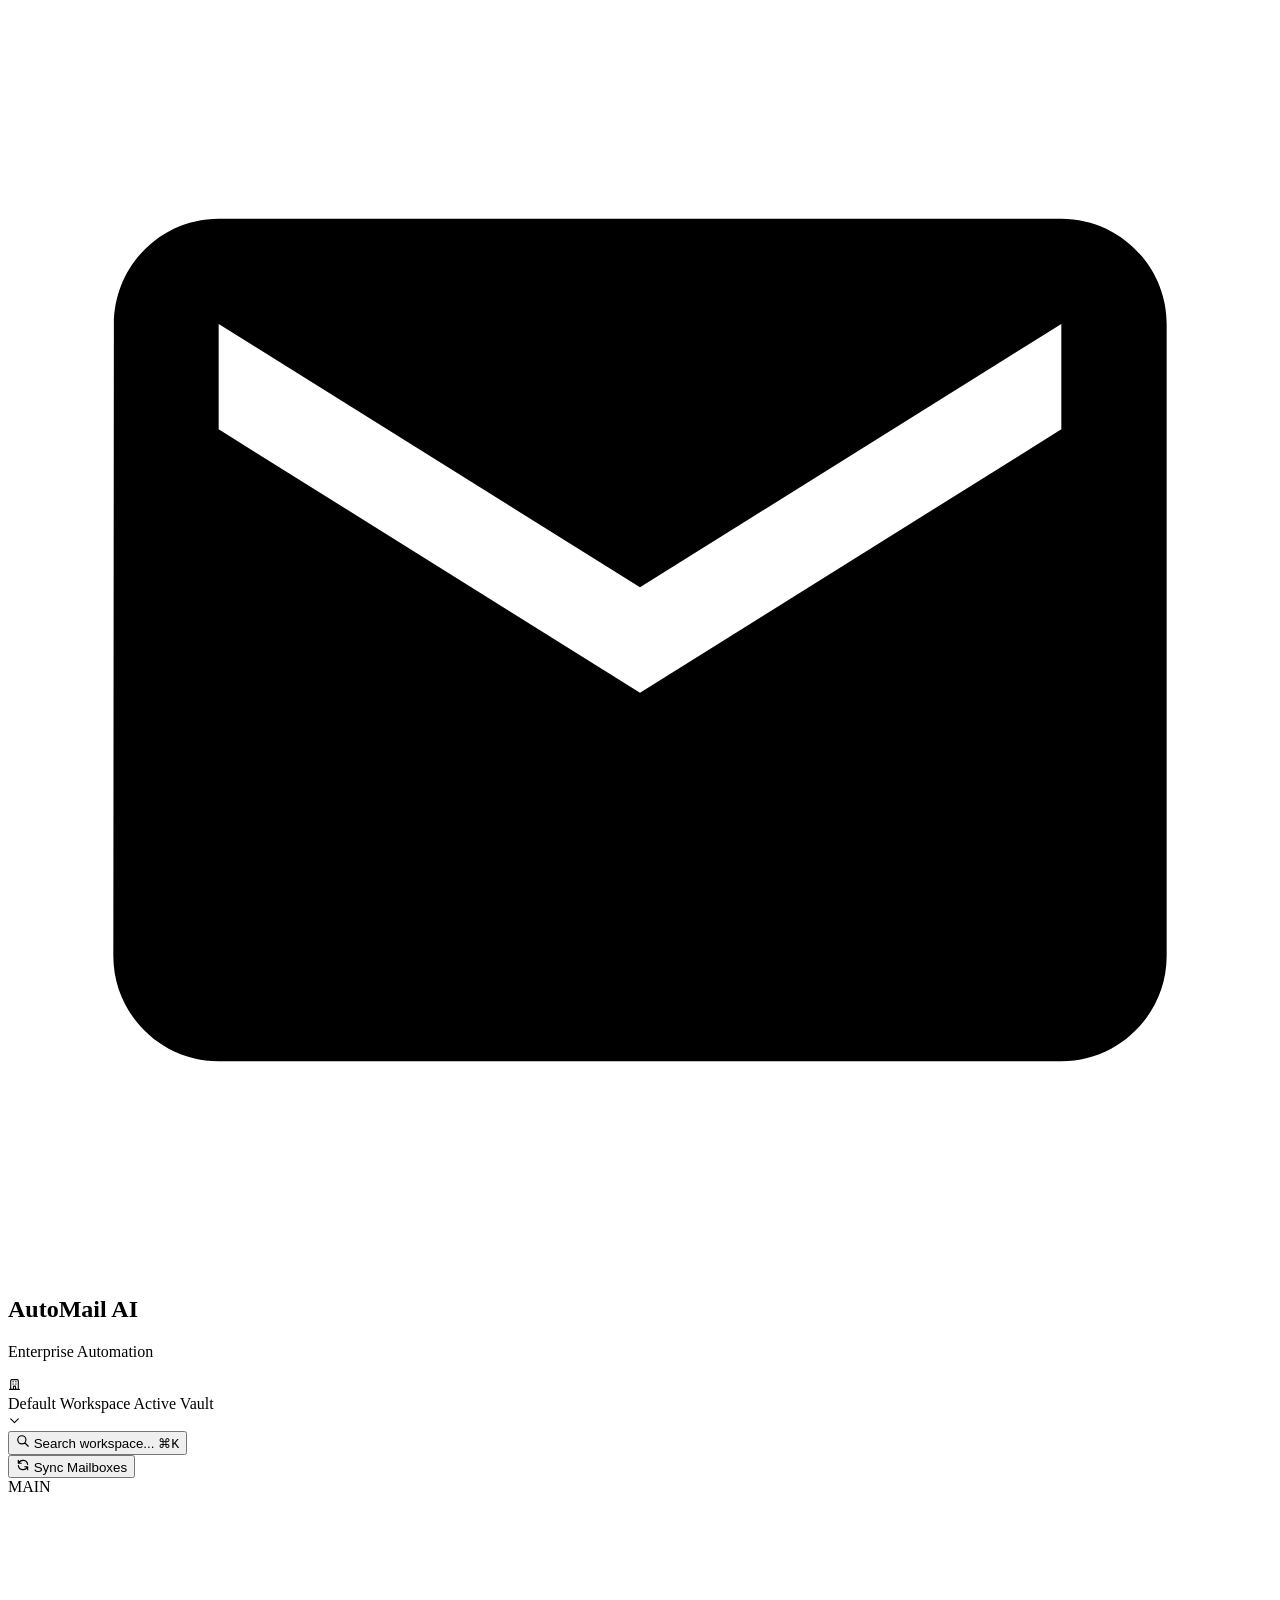
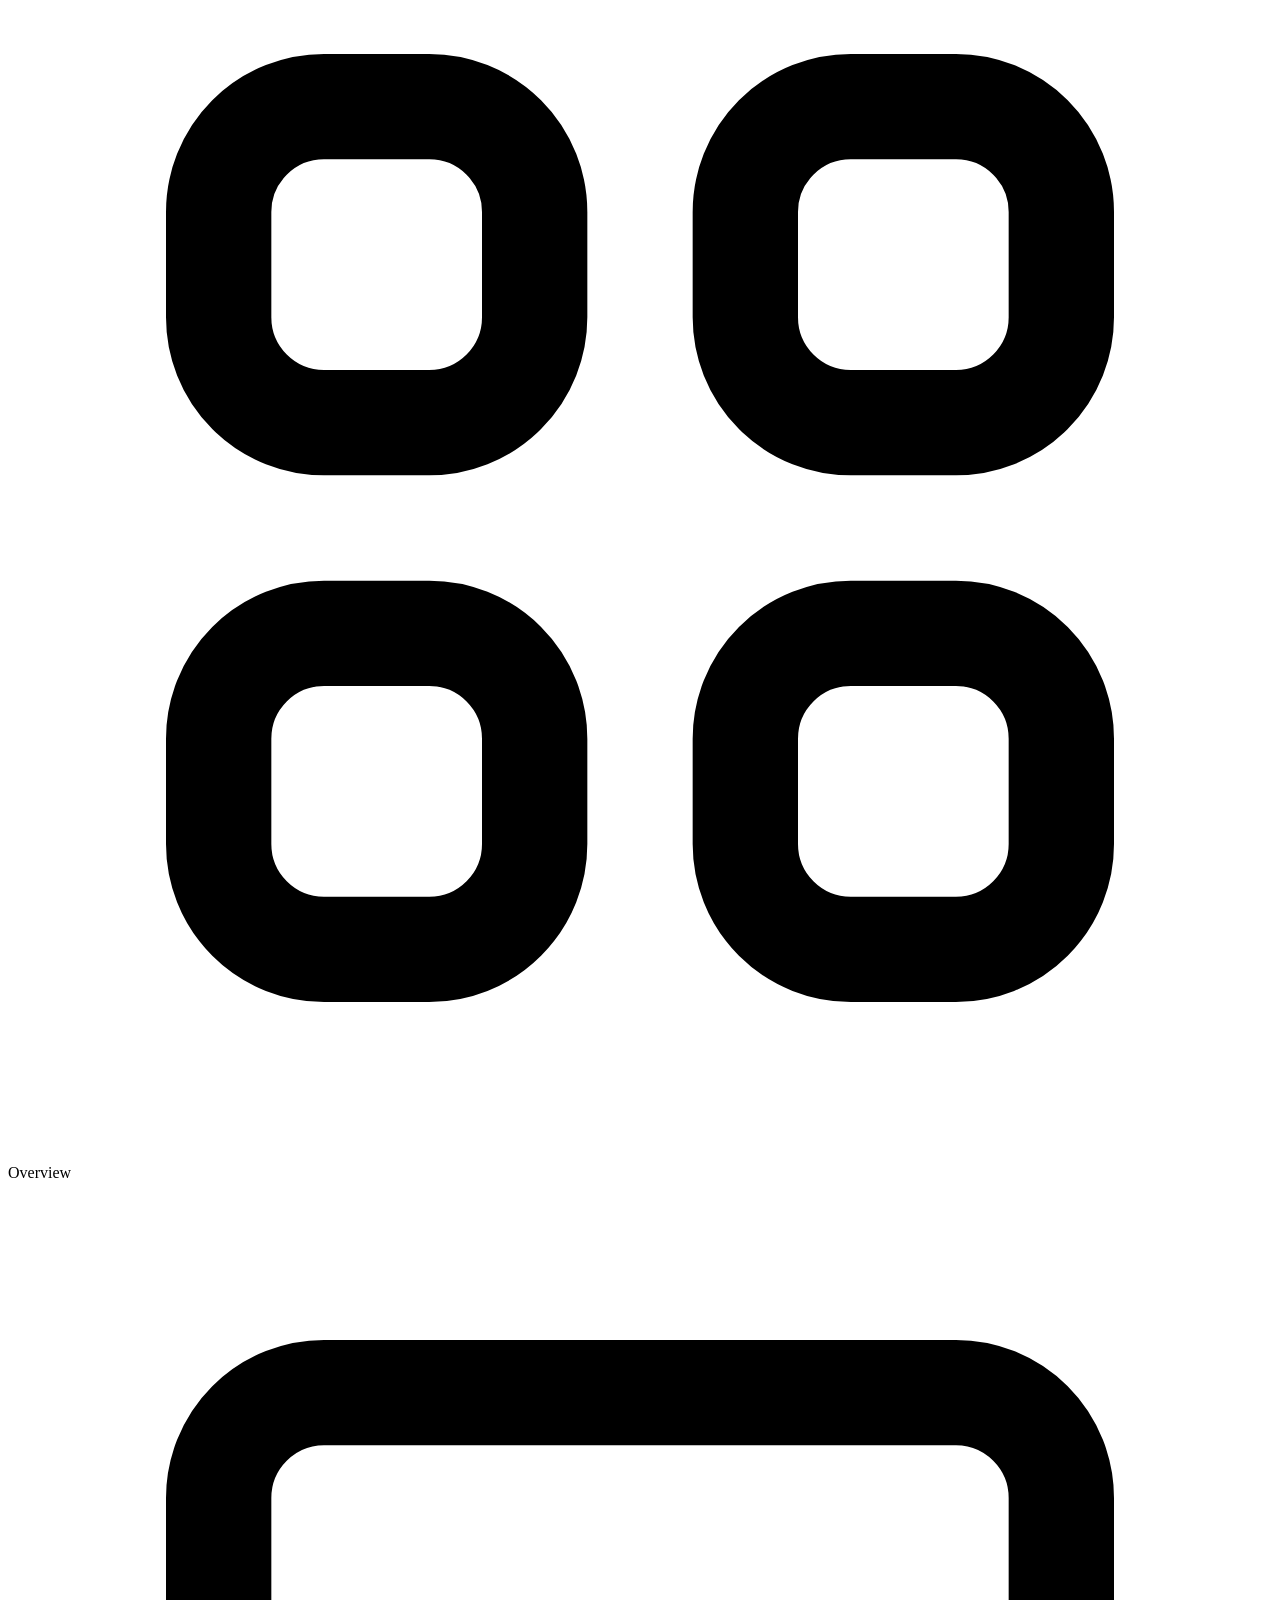
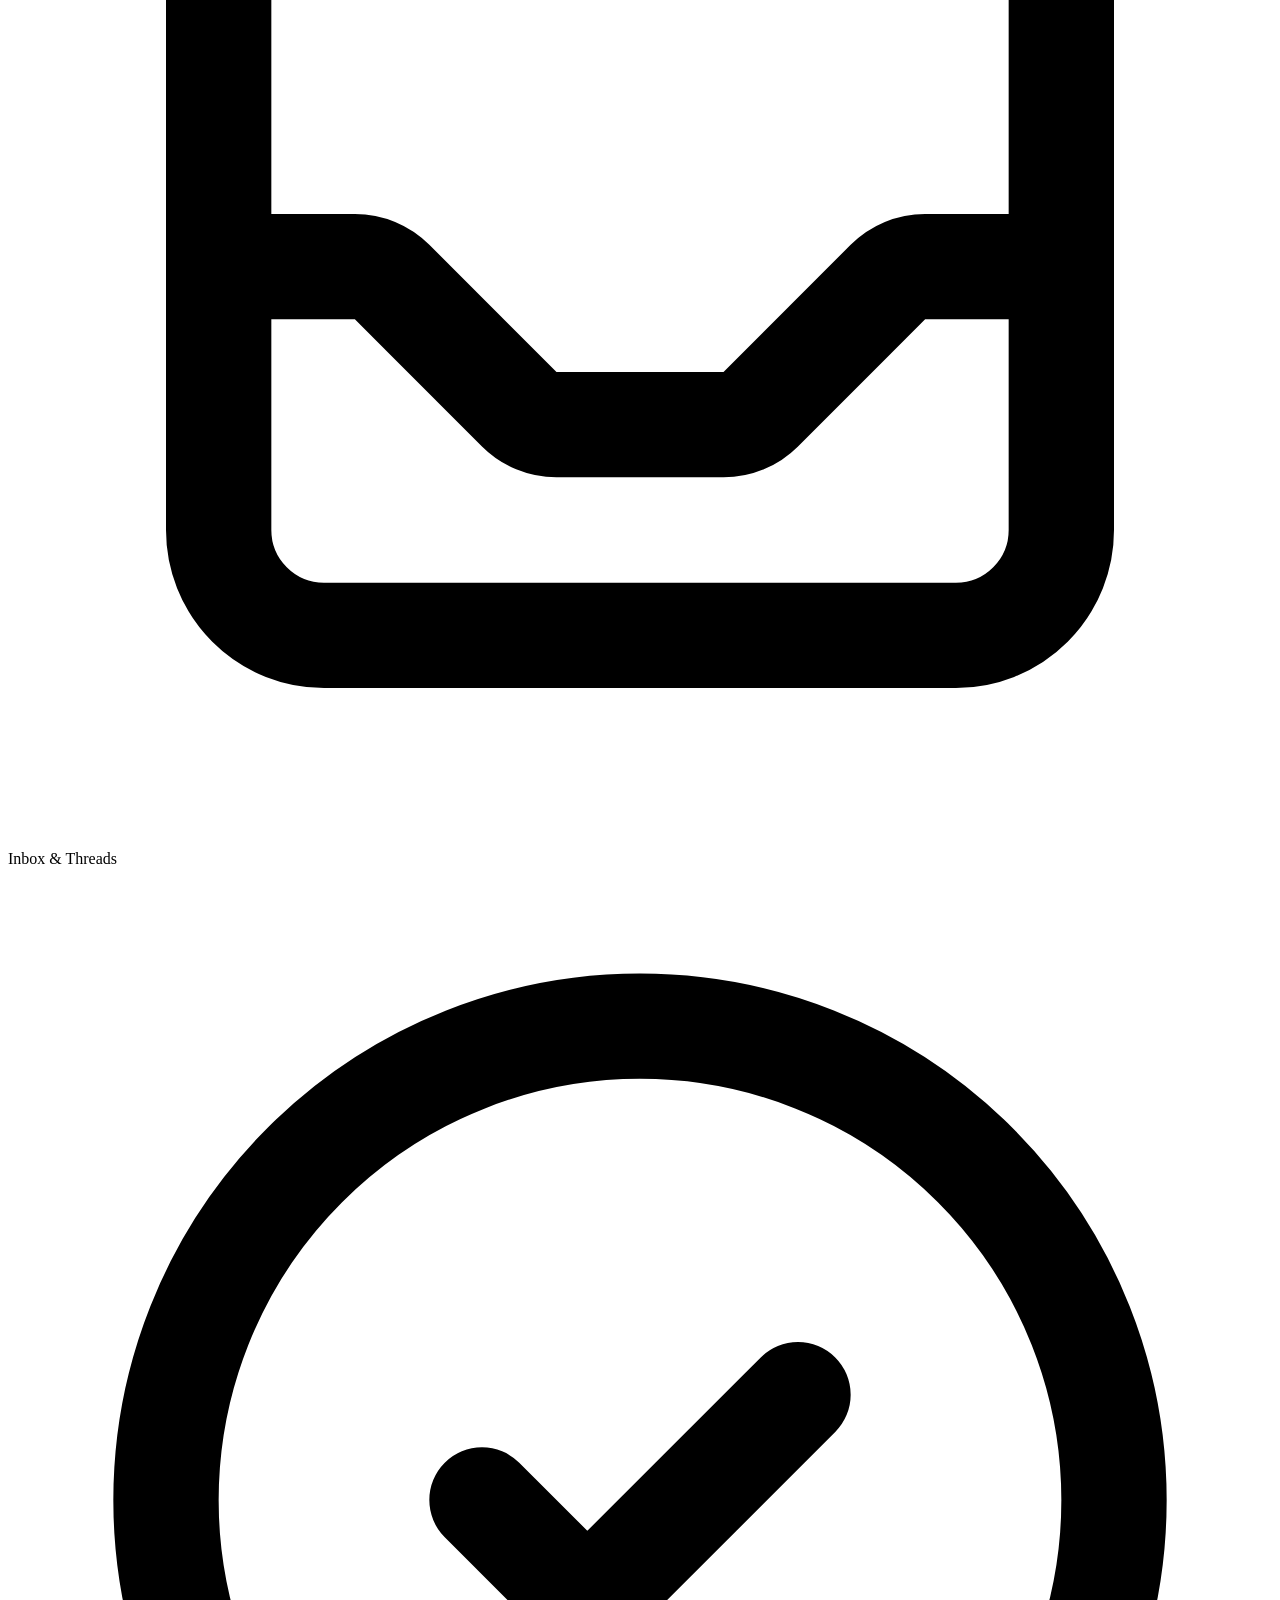
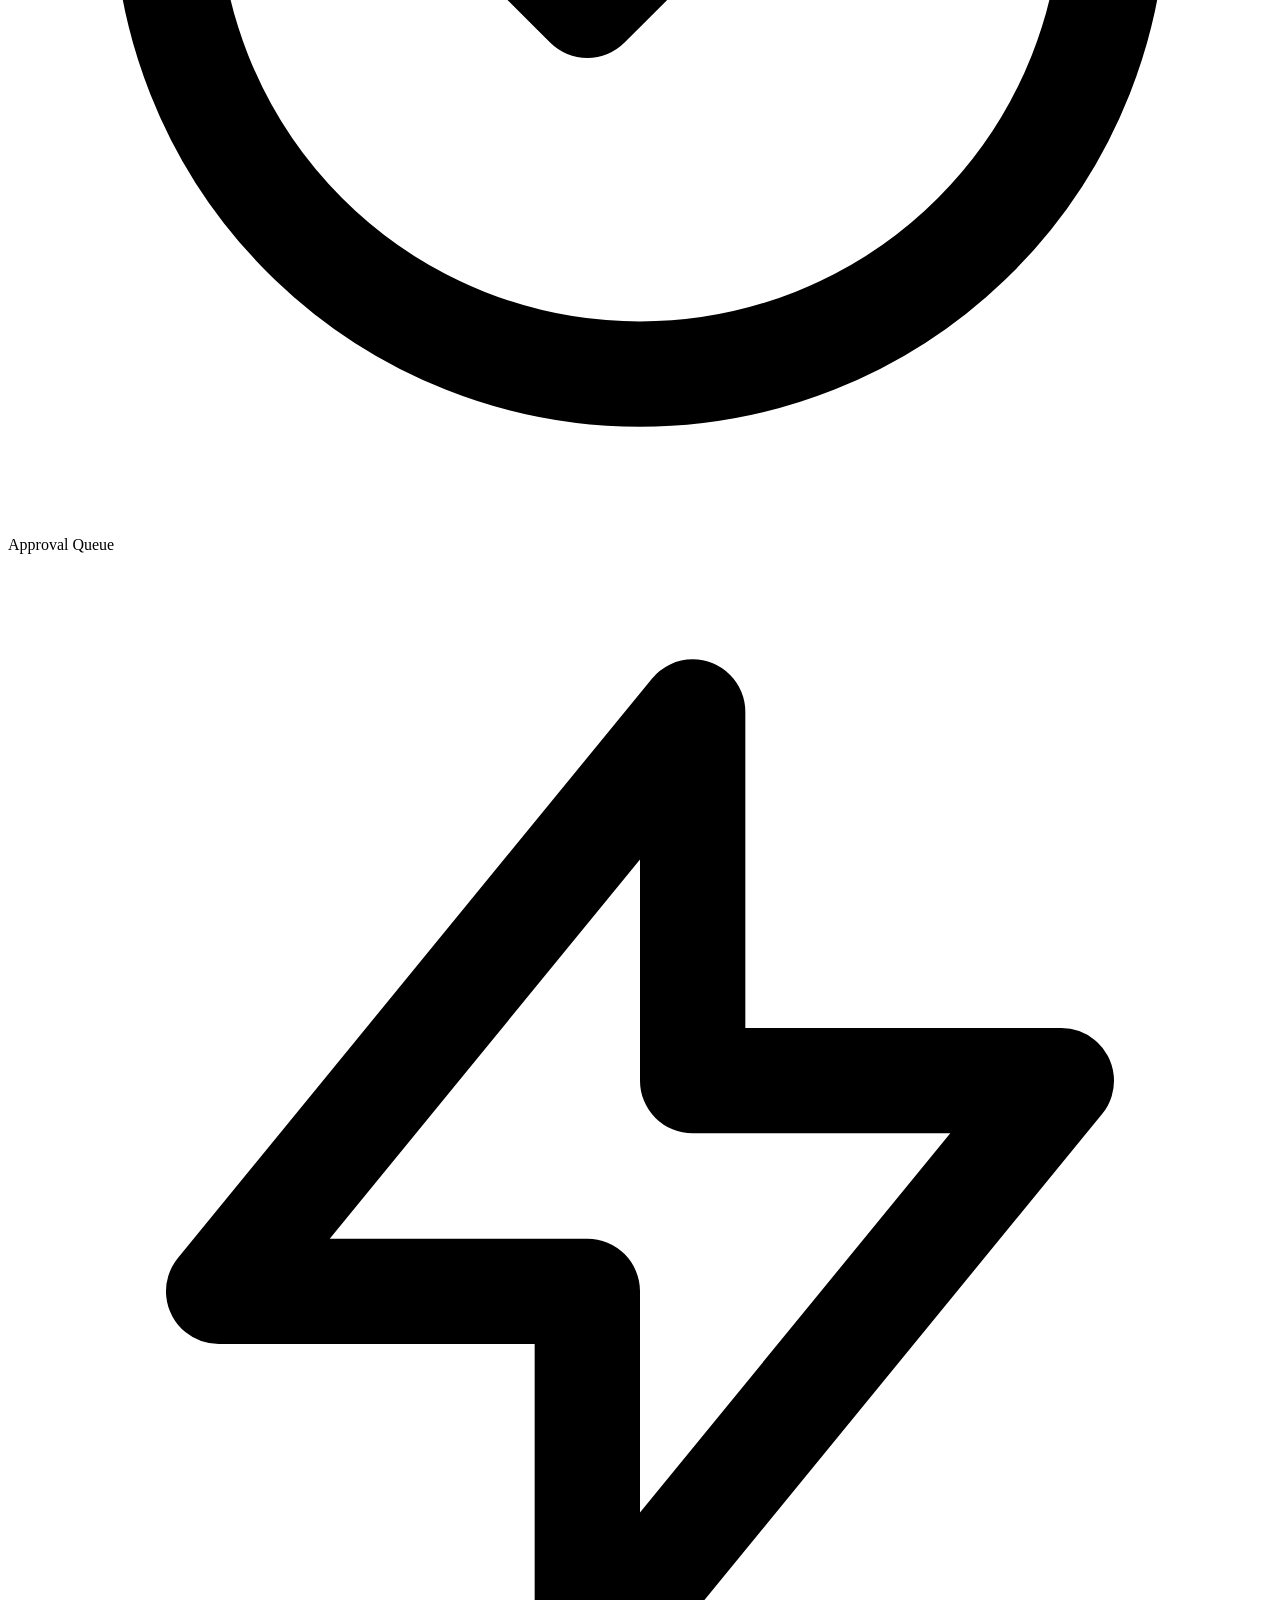
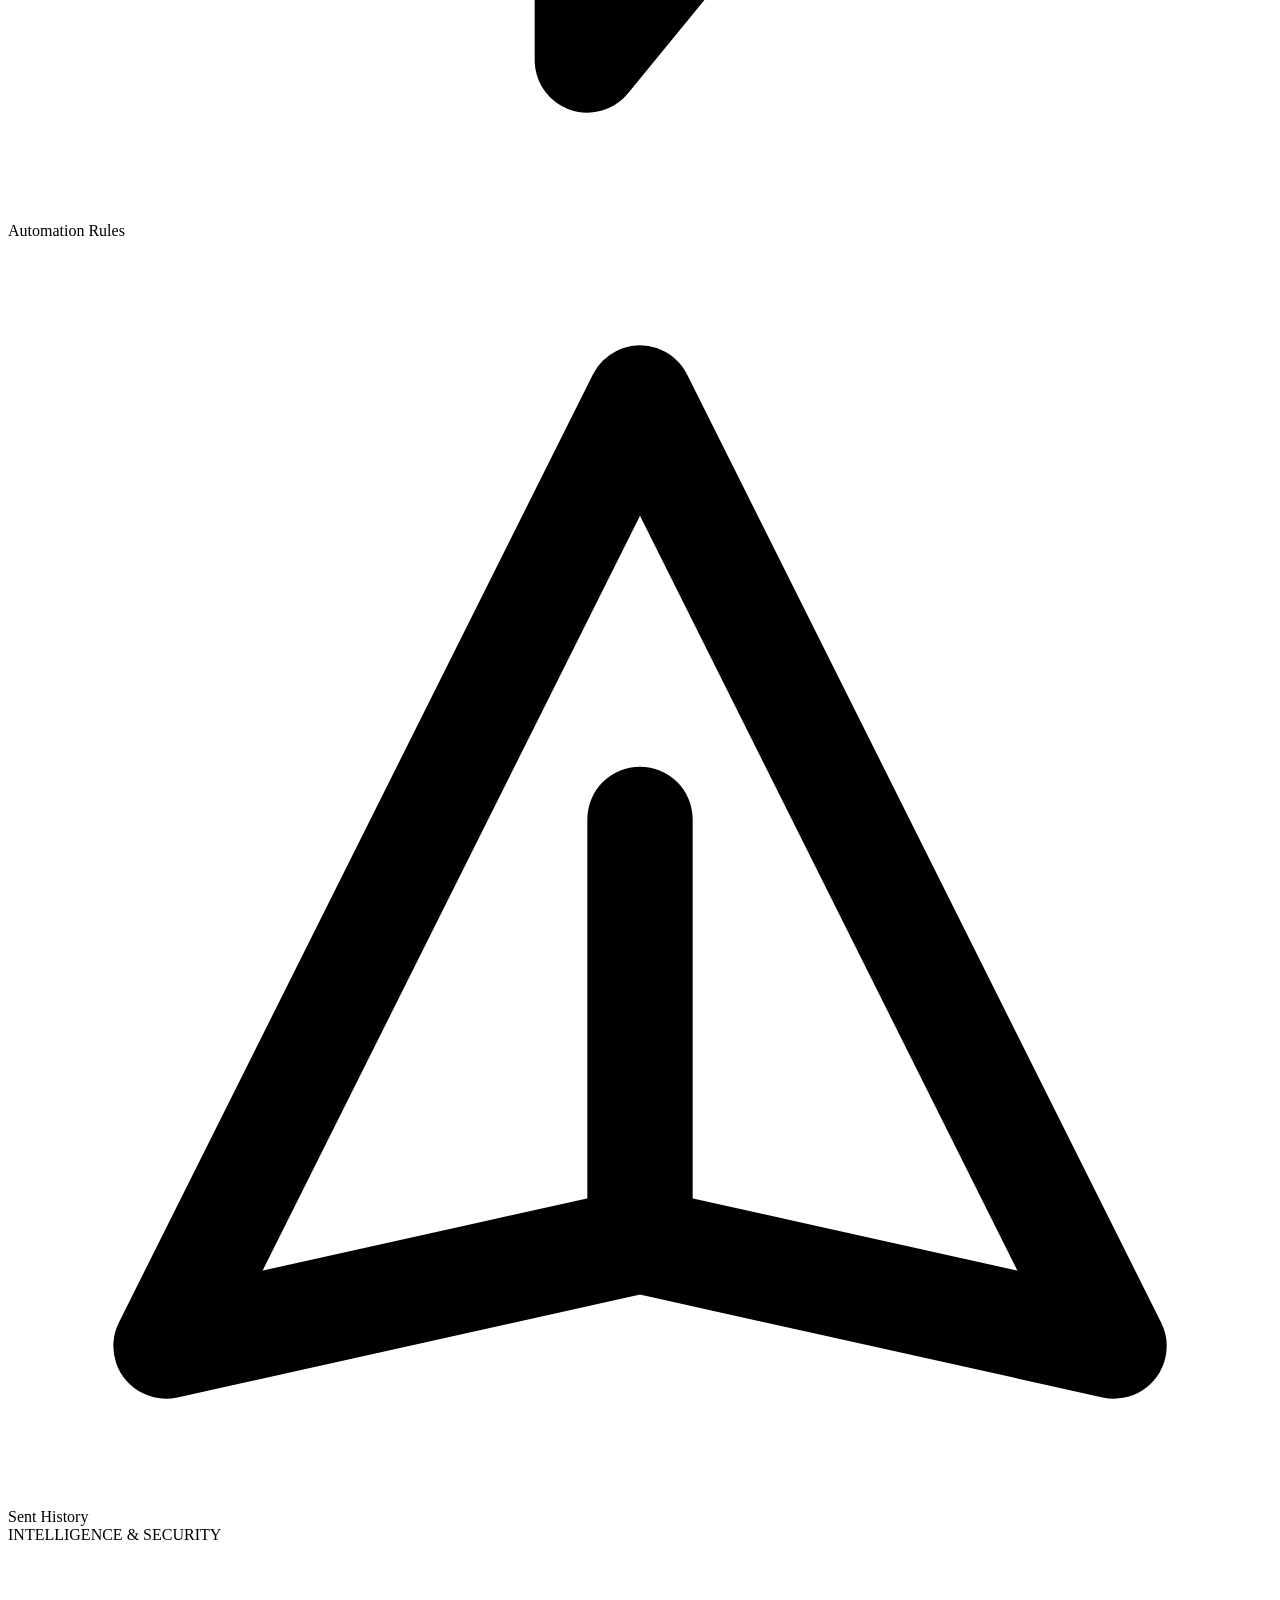
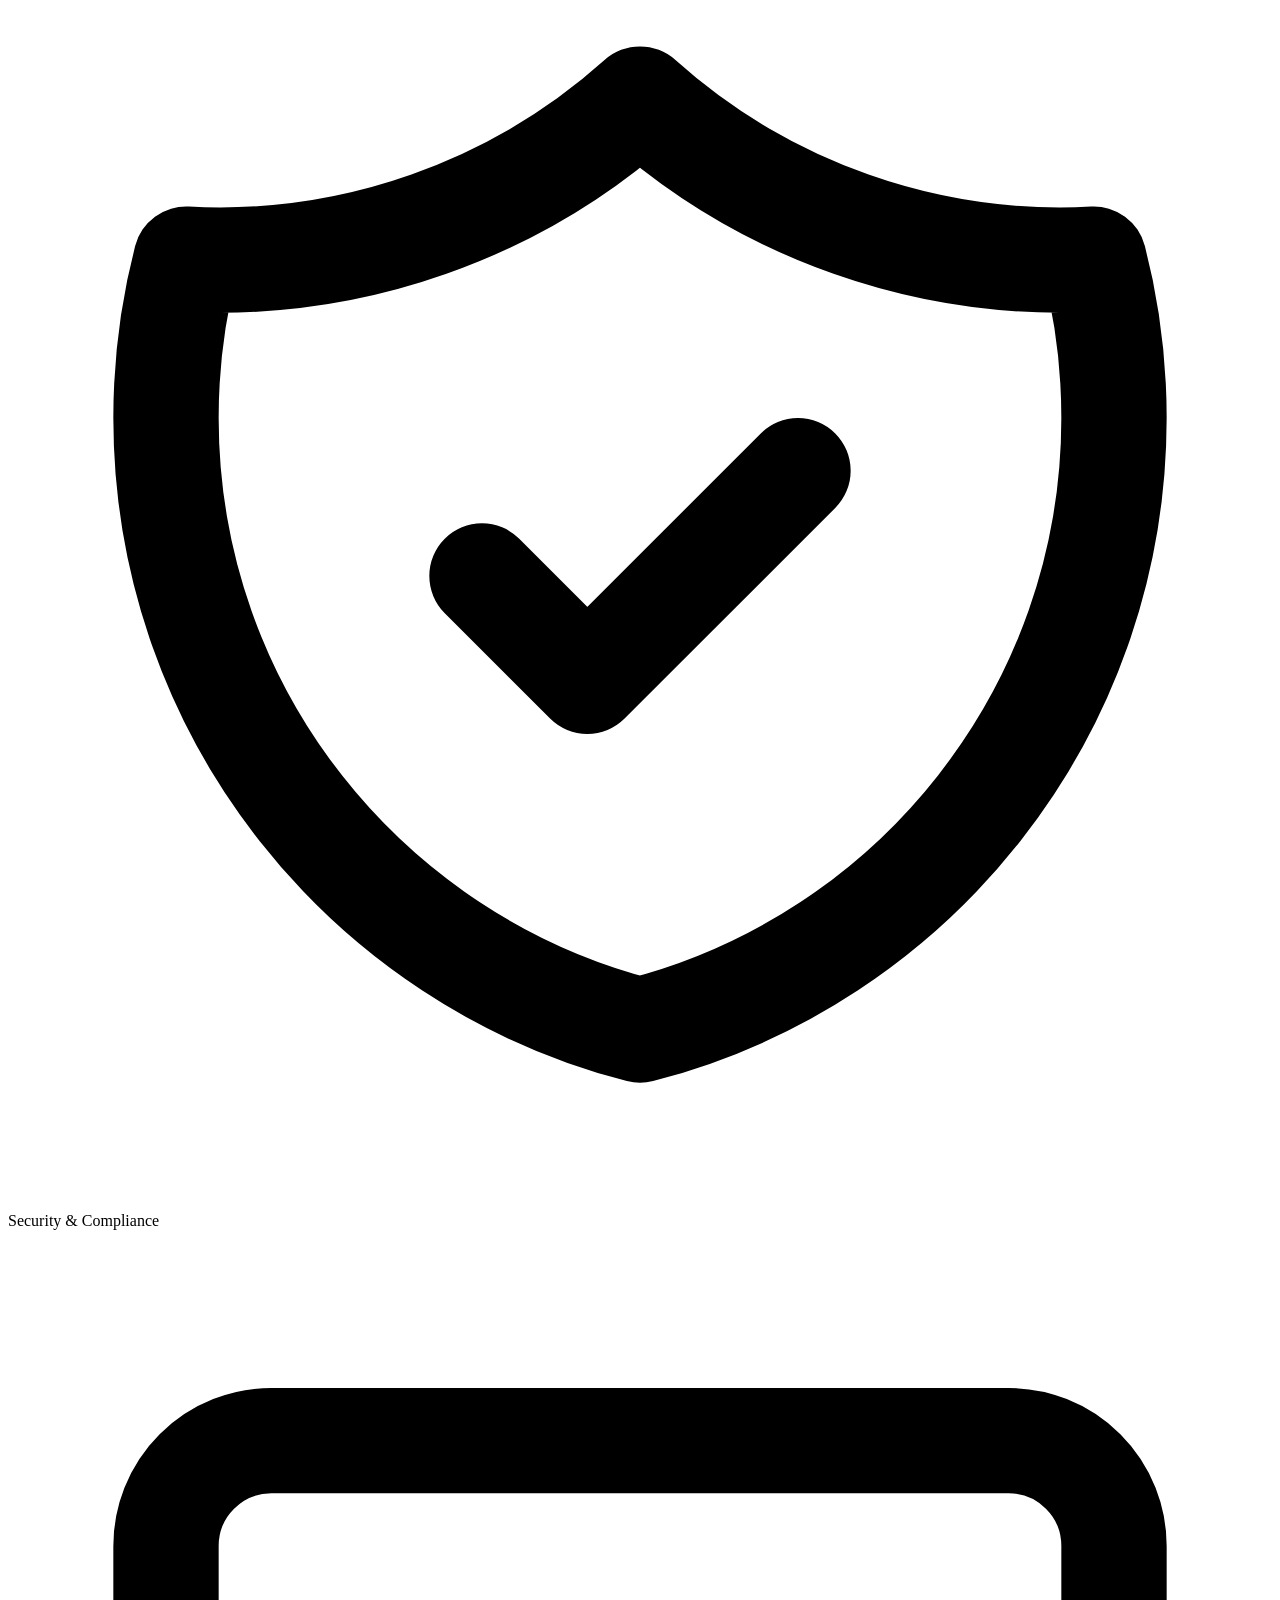
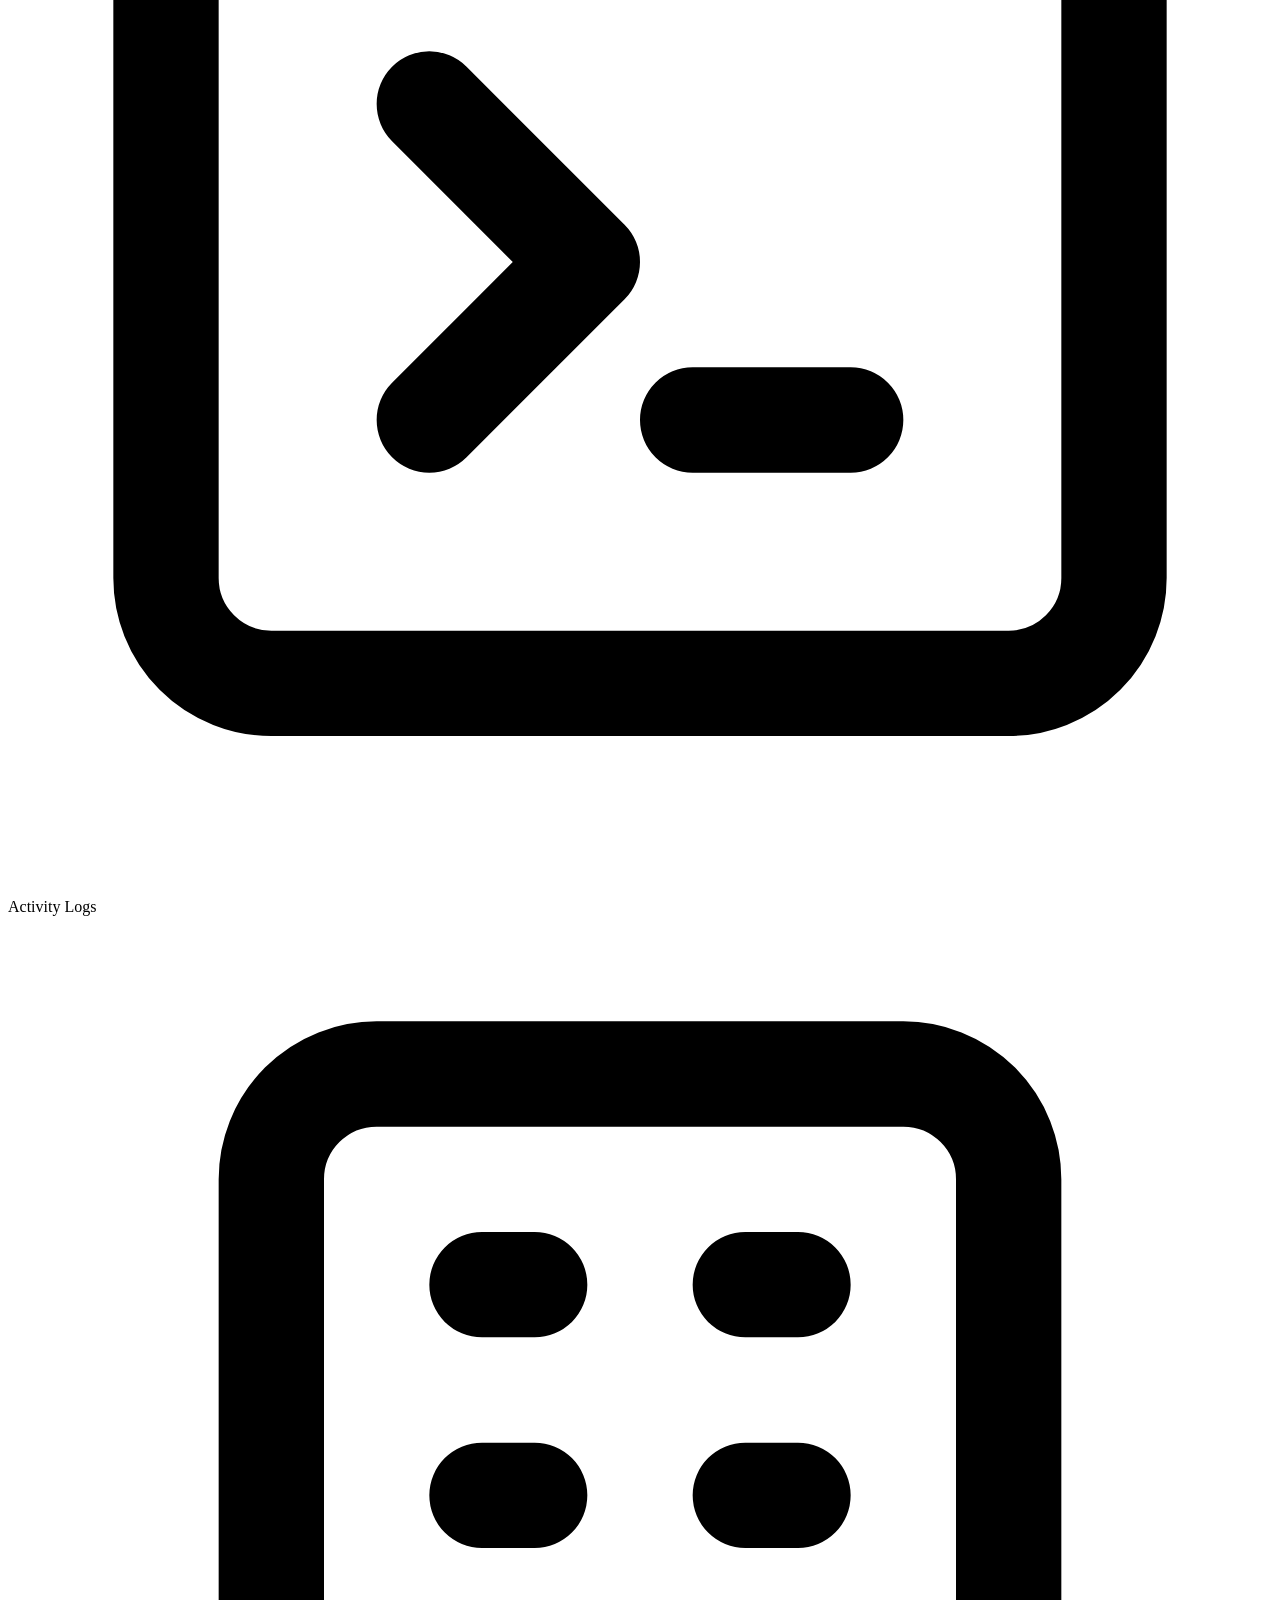
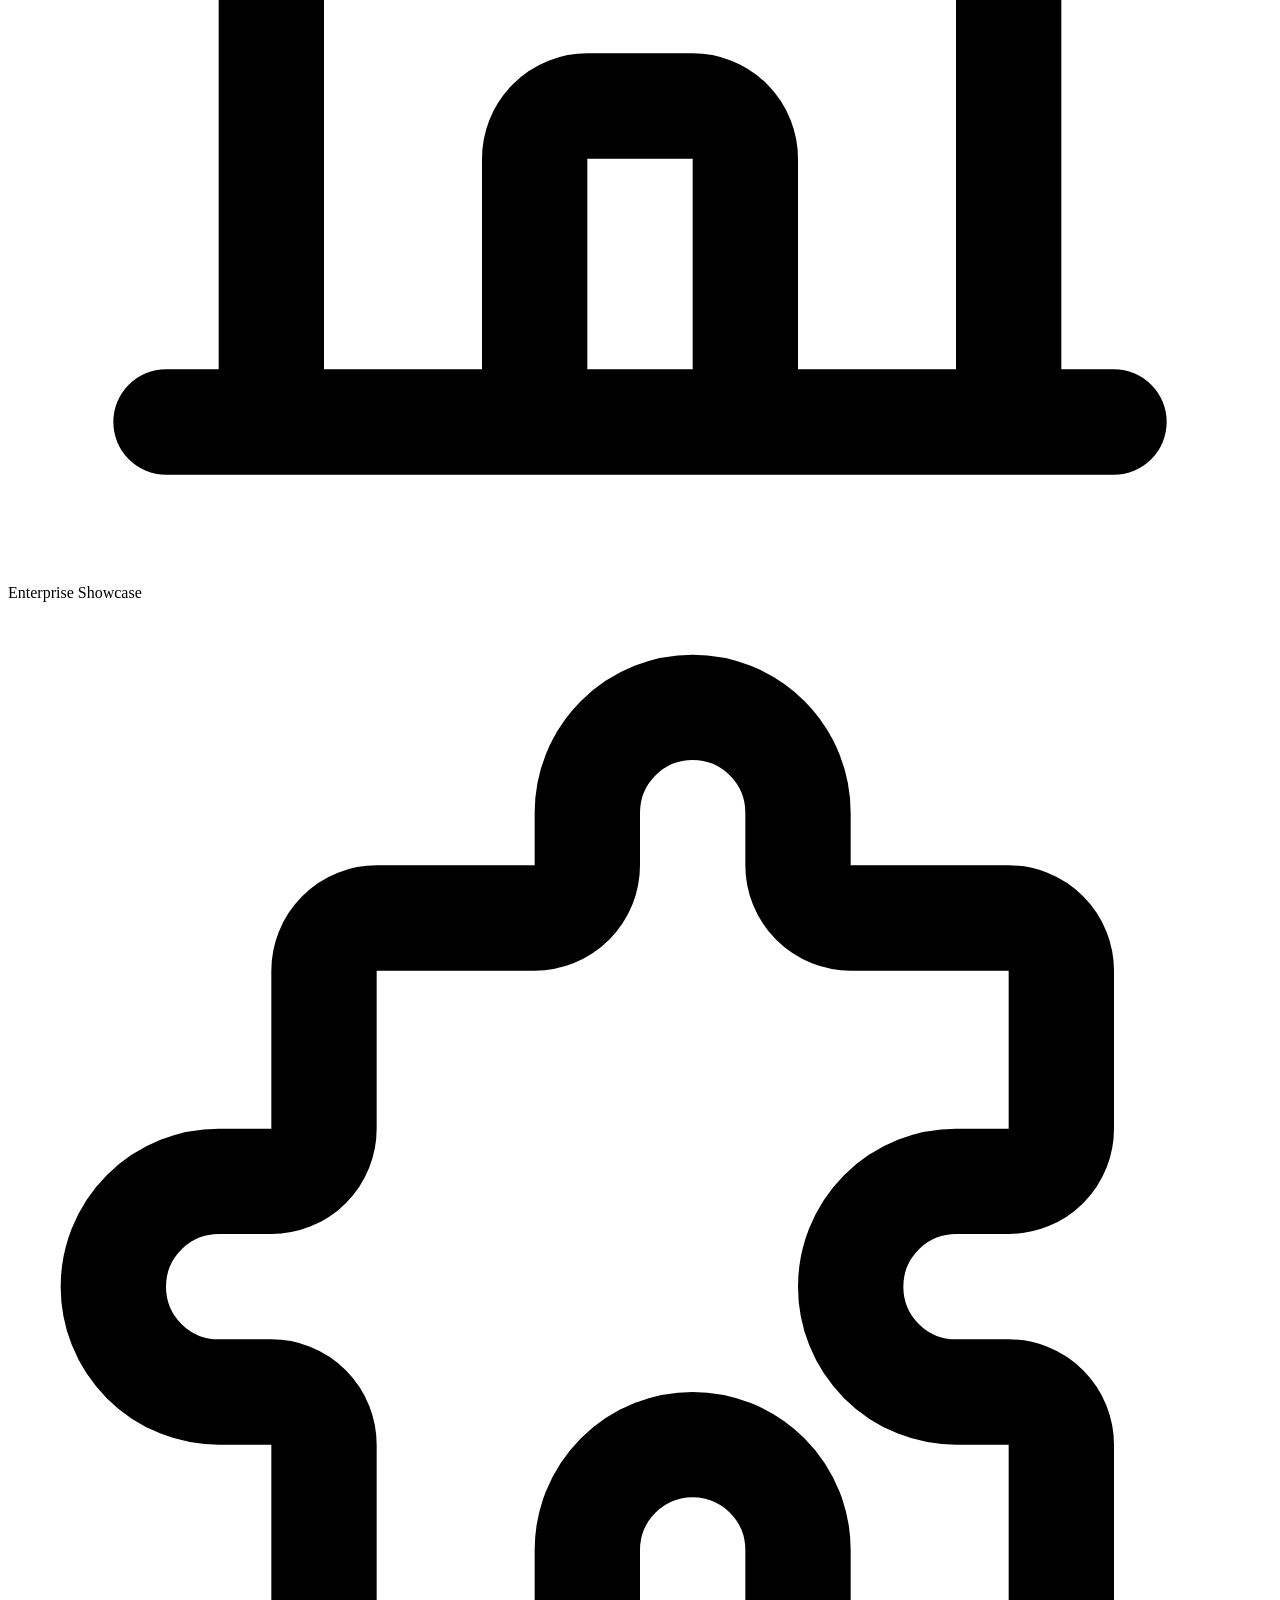
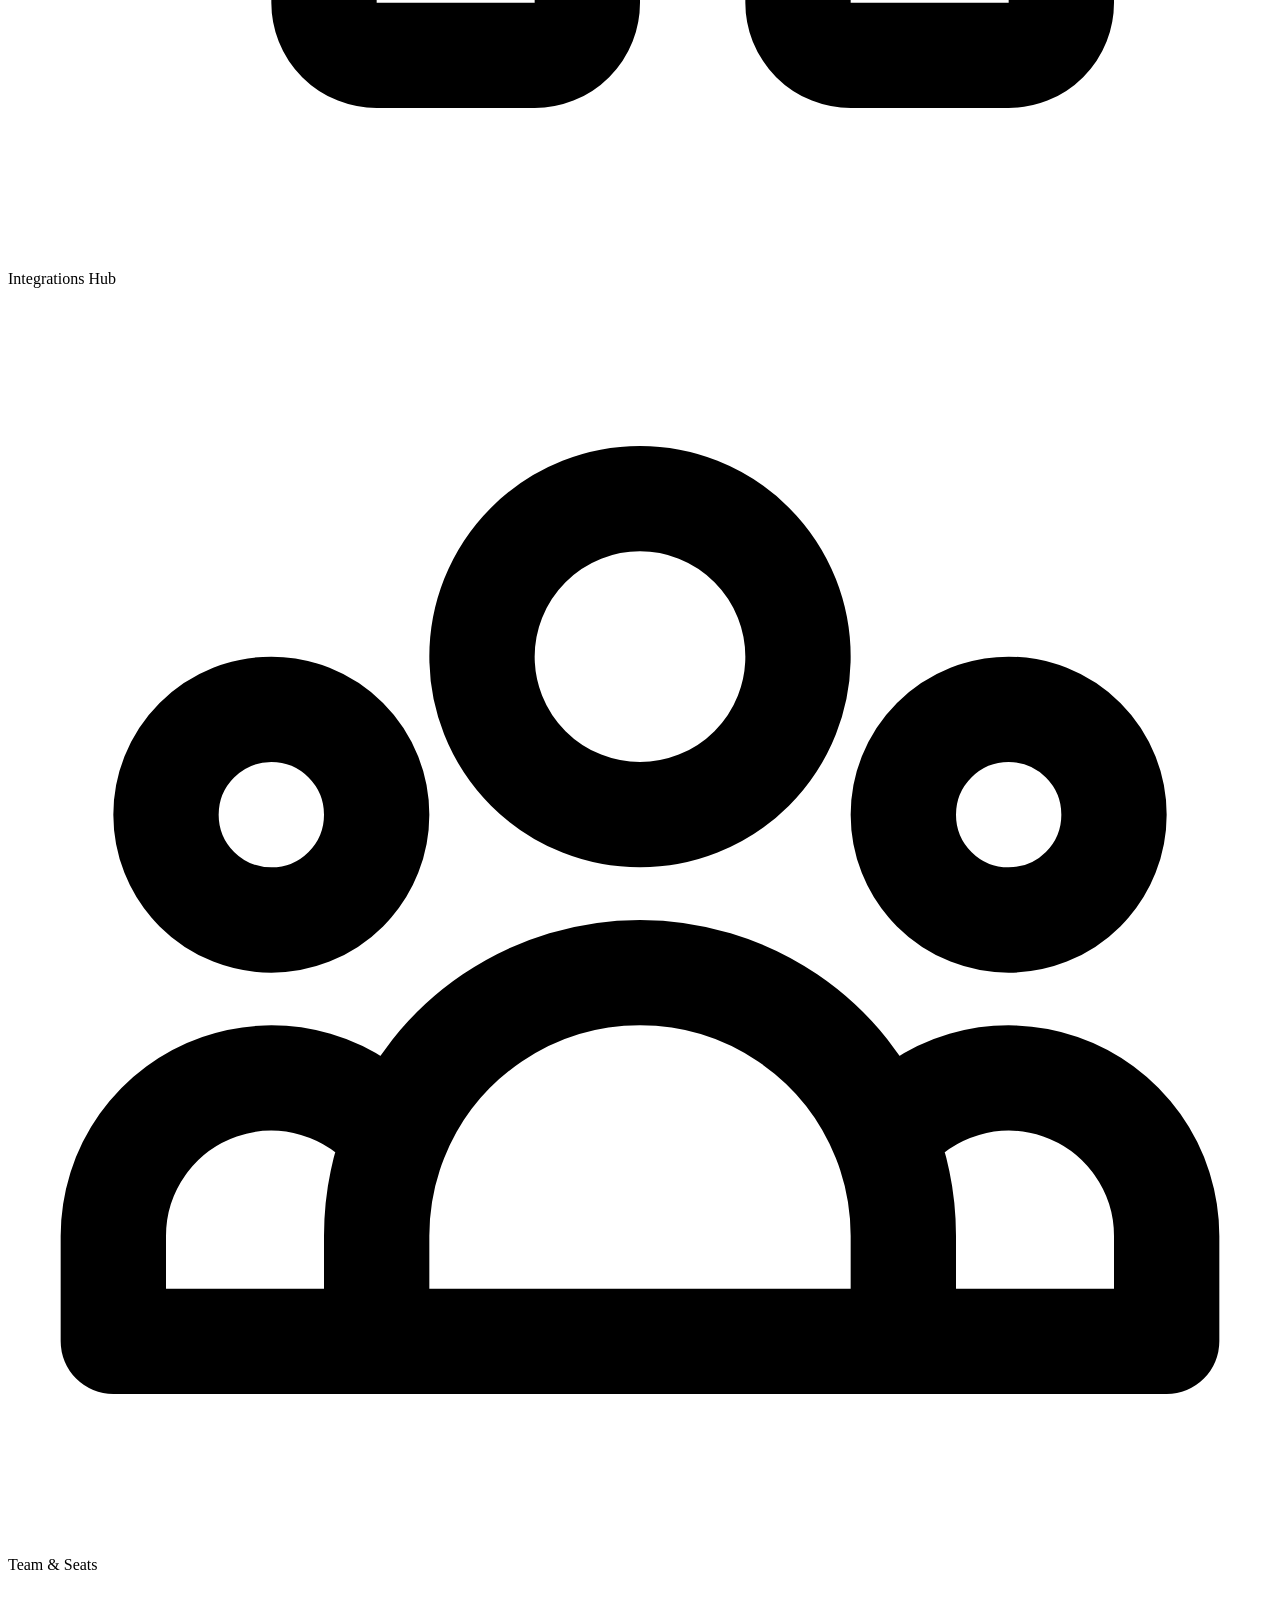
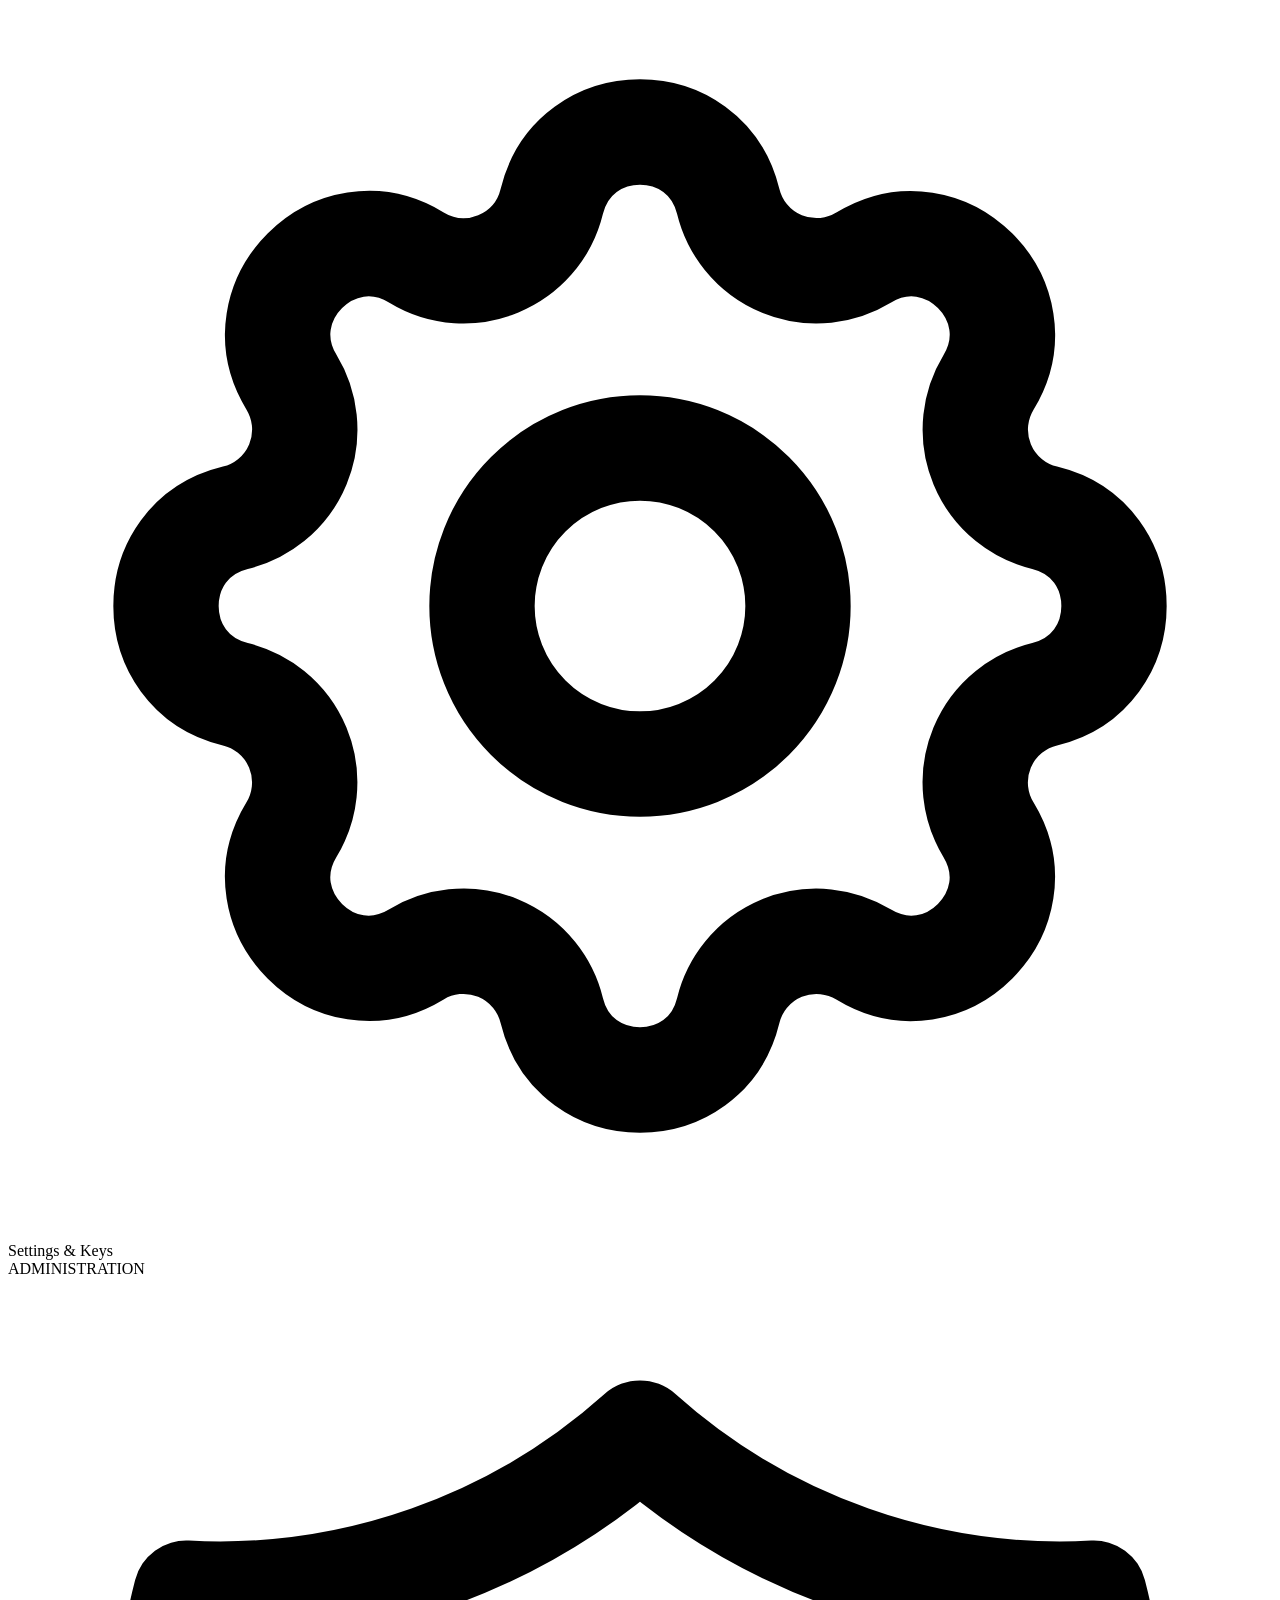
==== commit 4ac1895b: "fix(ui): professional sidebar redesign with zero truncation, elevated workspace switcher, and unifie" ====
--- a/email_service/static/index.html
+++ b/email_service/static/index.html
@@ -23,18 +23,23 @@
           <svg viewBox="0 0 24 24"><path d="M20 4H4c-1.1 0-1.99.9-1.99 2L2 18c0 1.1.9 2 2 2h16c1.1 0 2-.9 2-2V6c0-1.1-.9-2-2-2zm0 4l-8 5-8-5V6l8 5 8-5v2z"/></svg>
         </div>
         <div class="logo-text">
-          <h1>AutoMail AI</h1>
+          <h1>AutoMail <span class="logo-ai-tag">AI</span></h1>
           <p>Enterprise Automation</p>
         </div>
       </div>
 
-      <!-- Workspace Switcher Pill -->
+      <!-- Enterprise Workspace Switcher -->
       <div class="user-switcher-pill" id="user-switcher-pill" title="Click to switch isolated user workspace (Zero Cross-Exposure)">
         <div class="switcher-pill-left">
-          <svg width="13" height="13" fill="none" stroke="currentColor" stroke-width="2" viewBox="0 0 24 24"><path stroke-linecap="round" stroke-linejoin="round" d="M19 21V5a2 2 0 00-2-2H7a2 2 0 00-2 2v16m14 0h2m-2 0h-5m-9 0H3m2 0h5M9 7h1m-1 4h1m4-4h1m-1 4h1m-5 10v-5a1 1 0 011-1h2a1 1 0 011 1v5m-4 0h4"/></svg>
-          <span id="current-user-badge">Workspace: default</span>
-        </div>
-        <span class="pill-caret">▾</span>
+          <div class="workspace-avatar">
+            <svg width="13" height="13" fill="none" stroke="currentColor" stroke-width="2" viewBox="0 0 24 24"><path stroke-linecap="round" stroke-linejoin="round" d="M19 21V5a2 2 0 00-2-2H7a2 2 0 00-2 2v16m14 0h2m-2 0h-5m-9 0H3m2 0h5M9 7h1m-1 4h1m4-4h1m-1 4h1m-5 10v-5a1 1 0 011-1h2a1 1 0 011 1v5m-4 0h4"/></svg>
+          </div>
+          <div class="workspace-meta">
+            <span class="workspace-name" id="current-user-badge">Default Workspace</span>
+            <span class="workspace-tag">Active Vault</span>
+          </div>
+        </div>
+        <svg class="pill-caret-svg" width="13" height="13" fill="none" stroke="currentColor" stroke-width="2" viewBox="0 0 24 24"><path stroke-linecap="round" stroke-linejoin="round" d="M19 9l-7 7-7-7"/></svg>
       </div>
 
       <!-- Quick Command / Search Bar Trigger -->
@@ -47,8 +52,8 @@
       <!-- Primary Action Button -->
       <div class="sidebar-quick-actions">
         <button class="btn btn-primary btn-sync-sidebar" id="btn-sync-now" title="Synchronize mailboxes via IMAP">
-          <svg id="sync-icon" fill="none" stroke="currentColor" stroke-width="2" viewBox="0 0 24 24"><path stroke-linecap="round" stroke-linejoin="round" d="M4 4v5h.582m15.356 2A8.001 8.001 0 004.582 9m0 0H9m11 11v-5h-.581m0 0a8.003 8.003 0 01-15.357-2m15.357 2H15"/></svg>
-          <span id="sync-btn-text">Sync Emails Now</span>
+          <svg id="sync-icon" width="14" height="14" fill="none" stroke="currentColor" stroke-width="2" viewBox="0 0 24 24"><path stroke-linecap="round" stroke-linejoin="round" d="M4 4v5h.582m15.356 2A8.001 8.001 0 004.582 9m0 0H9m11 11v-5h-.581m0 0a8.003 8.003 0 01-15.357-2m15.357 2H15"/></svg>
+          <span id="sync-btn-text">Sync Mailboxes</span>
         </button>
       </div>
     </div>
@@ -58,72 +63,68 @@
       <div class="nav-section-label">MAIN</div>
       <a class="nav-item active" data-view="overview" id="nav-overview">
         <svg fill="none" stroke="currentColor" stroke-width="2" viewBox="0 0 24 24"><path stroke-linecap="round" stroke-linejoin="round" d="M4 6a2 2 0 012-2h2a2 2 0 012 2v2a2 2 0 01-2 2H6a2 2 0 01-2-2V6zM14 6a2 2 0 012-2h2a2 2 0 012 2v2a2 2 0 01-2 2h-2a2 2 0 01-2-2V6zM4 16a2 2 0 012-2h2a2 2 0 012 2v2a2 2 0 01-2 2H6a2 2 0 01-2-2v-2zM14 16a2 2 0 012-2h2a2 2 0 012 2v2a2 2 0 01-2 2h-2a2 2 0 01-2-2v-2z"/></svg>
-        <span>Overview</span>
+        <span class="nav-label">Overview</span>
       </a>
 
       <a class="nav-item" data-view="inbox" id="nav-inbox">
         <svg fill="none" stroke="currentColor" stroke-width="2" viewBox="0 0 24 24"><path stroke-linecap="round" stroke-linejoin="round" d="M20 13V6a2 2 0 00-2-2H6a2 2 0 00-2 2v7m16 0v5a2 2 0 01-2 2H6a2 2 0 01-2-2v-5m16 0h-2.586a1 1 0 00-.707.293l-2.414 2.414a1 1 0 01-.707.293h-3.172a1 1 0 01-.707-.293l-2.414-2.414A1 1 0 006.586 13H4"/></svg>
-        <span>Inbox & Threads</span>
-        <span class="nav-badge" id="badge-inbox-count">0</span>
+        <span class="nav-label">Inbox & Threads</span>
+        <span class="nav-badge" id="badge-inbox-count" style="display:none">0</span>
       </a>
 
       <a class="nav-item" data-view="approvals" id="nav-approvals">
         <svg fill="none" stroke="currentColor" stroke-width="2" viewBox="0 0 24 24"><path stroke-linecap="round" stroke-linejoin="round" d="M9 12l2 2 4-4m6 2a9 9 0 11-18 0 9 9 0 0118 0z"/></svg>
-        <span>Approval Queue</span>
-        <span class="nav-badge urgent" id="badge-approvals-count">0</span>
+        <span class="nav-label">Approval Queue</span>
+        <span class="nav-badge urgent" id="badge-approvals-count" style="display:none">0</span>
       </a>
 
       <a class="nav-item" data-view="rules" id="nav-rules">
         <svg fill="none" stroke="currentColor" stroke-width="2" viewBox="0 0 24 24"><path stroke-linecap="round" stroke-linejoin="round" d="M13 10V3L4 14h7v7l9-11h-7z"/></svg>
-        <span>Automation Rules</span>
-        <span class="nav-badge" id="badge-rules-count">0</span>
+        <span class="nav-label">Automation Rules</span>
+        <span class="nav-badge" id="badge-rules-count" style="display:none">0</span>
       </a>
 
       <a class="nav-item" data-view="sent" id="nav-sent">
         <svg fill="none" stroke="currentColor" stroke-width="2" viewBox="0 0 24 24"><path stroke-linecap="round" stroke-linejoin="round" d="M12 19l9 2-9-18-9 18 9-2zm0 0v-8"/></svg>
-        <span>Sent History</span>
+        <span class="nav-label">Sent History</span>
       </a>
 
-      <div class="nav-section-label" style="margin-top: 14px;">INTELLIGENCE & SEC</div>
+      <div class="nav-section-label">INTELLIGENCE & SECURITY</div>
       <a class="nav-item" data-view="compliance" id="nav-compliance">
         <svg fill="none" stroke="currentColor" stroke-width="2" viewBox="0 0 24 24"><path stroke-linecap="round" stroke-linejoin="round" d="M9 12l2 2 4-4m5.618-4.016A11.955 11.955 0 0112 2.944a11.955 11.955 0 01-8.618 3.04A12.02 12.02 0 003 9c0 5.591 3.824 10.29 9 11.622 5.176-1.332 9-6.03 9-11.622 0-1.042-.133-2.052-.382-3.016z"/></svg>
-        <span>Security & Compliance</span>
-        <span class="nav-badge" style="background: rgba(14, 165, 233, 0.2); color: var(--accent-cyan); border-color: rgba(14, 165, 233, 0.4);">SOC-2</span>
+        <span class="nav-label">Security & Compliance</span>
       </a>
 
       <a class="nav-item" data-view="logs" id="nav-logs">
         <svg fill="none" stroke="currentColor" stroke-width="2" viewBox="0 0 24 24"><path stroke-linecap="round" stroke-linejoin="round" d="M8 9l3 3-3 3m5 0h3M5 20h14a2 2 0 002-2V6a2 2 0 00-2-2H5a2 2 0 00-2 2v12a2 2 0 002 2z"/></svg>
-        <span>Live Activity Logs</span>
+        <span class="nav-label">Activity Logs</span>
       </a>
 
       <a class="nav-item" data-view="landing" id="nav-landing">
         <svg fill="none" stroke="currentColor" stroke-width="2" viewBox="0 0 24 24"><path stroke-linecap="round" stroke-linejoin="round" d="M19 21V5a2 2 0 00-2-2H7a2 2 0 00-2 2v16m14 0h2m-2 0h-5m-9 0H3m2 0h5M9 7h1m-1 4h1m4-4h1m-1 4h1m-5 10v-5a1 1 0 011-1h2a1 1 0 011 1v5m-4 0h4"/></svg>
-        <span>Enterprise Showcase</span>
-        <span class="nav-badge" style="background: rgba(16, 185, 129, 0.2); color: var(--accent-emerald); border-color: rgba(16, 185, 129, 0.4);">HQ</span>
+        <span class="nav-label">Enterprise Showcase</span>
       </a>
 
       <a class="nav-item" data-view="integrations" id="nav-integrations">
         <svg fill="none" stroke="currentColor" stroke-width="2" viewBox="0 0 24 24"><path stroke-linecap="round" stroke-linejoin="round" d="M11 4a2 2 0 114 0v1a1 1 0 001 1h3a1 1 0 011 1v3a1 1 0 01-1 1h-1a2 2 0 100 4h1a1 1 0 011 1v3a1 1 0 01-1 1h-3a1 1 0 01-1-1v-1a2 2 0 10-4 0v1a1 1 0 01-1 1H7a1 1 0 01-1-1v-3a1 1 0 00-1-1H4a2 2 0 110-4h1a1 1 0 001-1V7a1 1 0 011-1h3a1 1 0 001-1V4z"/></svg>
-        <span>Integrations Hub</span>
-        <span class="nav-badge" style="background: rgba(245, 158, 11, 0.2); color: var(--accent-amber); border-color: rgba(245, 158, 11, 0.4);">API</span>
+        <span class="nav-label">Integrations Hub</span>
       </a>
 
       <a class="nav-item" data-view="team" id="nav-team">
         <svg fill="none" stroke="currentColor" stroke-width="2" viewBox="0 0 24 24"><path stroke-linecap="round" stroke-linejoin="round" d="M17 20h5v-2a3 3 0 00-5.356-1.857M17 20H7m10 0v-2c0-.656-.126-1.283-.356-1.857M7 20H2v-2a3 3 0 015.356-1.857M7 20v-2c0-.656.126-1.283.356-1.857m0 0a5.002 5.002 0 019.288 0M15 7a3 3 0 11-6 0 3 3 0 016 0zm6 3a2 2 0 11-4 0 2 2 0 014 0zM7 10a2 2 0 11-4 0 2 2 0 014 0z"/></svg>
-        <span>Team & Seats</span>
-        <span class="nav-badge" style="background: rgba(236, 72, 153, 0.2); color: #ec4899; border-color: rgba(236, 72, 153, 0.4);">Seats</span>
+        <span class="nav-label">Team & Seats</span>
       </a>
 
       <a class="nav-item" data-view="settings" id="nav-settings">
         <svg fill="none" stroke="currentColor" stroke-width="2" viewBox="0 0 24 24"><path stroke-linecap="round" stroke-linejoin="round" d="M10.325 4.317c.426-1.756 2.924-1.756 3.35 0a1.724 1.724 0 002.573 1.066c1.543-.94 3.31.826 2.37 2.37a1.724 1.724 0 001.065 2.572c1.756.426 1.756 2.924 0 3.35a1.724 1.724 0 00-1.066 2.573c.94 1.543-.826 3.31-2.37 2.37a1.724 1.724 0 00-2.572 1.065c-.426 1.756-2.924 1.756-3.35 0a1.724 1.724 0 00-2.573-1.066c-1.543.94-3.31-.826-2.37-2.37a1.724 1.724 0 00-1.065-2.572c-1.756-.426-1.756-2.924 0-3.35a1.724 1.724 0 001.066-2.573c-.94-1.543.826-3.31 2.37-2.37.996.608 2.296.07 2.572-1.065z"/><path stroke-linecap="round" stroke-linejoin="round" d="M15 12a3 3 0 11-6 0 3 3 0 016 0z"/></svg>
-        <span>Settings & Keys</span>
+        <span class="nav-label">Settings & Keys</span>
       </a>
 
-      <div class="nav-section-label" style="margin-top: 14px;">ENTERPRISE ADMIN</div>
+      <div class="nav-section-label">ADMINISTRATION</div>
       <a class="nav-item" data-view="admin" id="nav-admin">
         <svg fill="none" stroke="currentColor" stroke-width="2" viewBox="0 0 24 24"><path stroke-linecap="round" stroke-linejoin="round" d="M9 12l2 2 4-4m5.618-4.016A11.955 11.955 0 0112 2.944a11.955 11.955 0 01-8.618 3.04A12.02 12.02 0 003 9c0 5.591 3.824 10.29 9 11.622 5.176-1.332 9-6.03 9-11.622 0-1.042-.133-2.052-.382-3.016z"/></svg>
-        <span>Admin Monitor</span>
-        <span class="nav-badge" id="badge-admin-count" style="background: rgba(168, 85, 247, 0.2); color: var(--accent-purple); border-color: rgba(168, 85, 247, 0.4);">Admin 🔒</span>
+        <span class="nav-label">Admin Monitor</span>
+        <span class="nav-badge" id="badge-admin-count" style="background: rgba(168, 85, 247, 0.15); color: var(--accent-purple); border: 1px solid rgba(168, 85, 247, 0.3);">Admin 🔒</span>
       </a>
     </nav>
 
@@ -131,7 +132,7 @@
     <div class="sidebar-tools">
       <div class="ai-status-pill" id="ai-status-pill" onclick="switchView('settings')" title="AI Intelligence Engine — Click to configure API Key">
         <span class="ai-status-dot" id="ai-status-dot"></span>
-        <span id="ai-status-label">AI: Ready</span>
+        <span id="ai-status-label">AI Copilot: Active</span>
       </div>
       <div class="tools-buttons">
         <button class="btn-tool" id="btn-density-toggle" title="Toggle Comfortable / Compact Data Density">
@@ -158,17 +159,20 @@
           <div class="user-email-text" id="sidebar-user-email">admin@automail.ai</div>
         </div>
         <button class="btn-icon" id="btn-sidebar-auth" title="Sign In / Out" onclick="event.stopPropagation(); handleSignOutOrOpen();">
-          <svg width="14" height="14" fill="none" stroke="currentColor" stroke-width="2" viewBox="0 0 24 24"><path stroke-linecap="round" stroke-linejoin="round" d="M17 16l4-4m0 0l-4-4m4 4H7m6 4v1a3 3 0 01-3 3H6a3 3 0 01-3-3V7a3 3 0 013-3h4a3 3 0 013 3v1"/></svg>
+          <svg width="15" height="15" fill="none" stroke="currentColor" stroke-width="2" viewBox="0 0 24 24"><path stroke-linecap="round" stroke-linejoin="round" d="M17 16l4-4m0 0l-4-4m4 4H7m6 4v1a3 3 0 01-3 3H6a3 3 0 01-3-3V7a3 3 0 013-3h4a3 3 0 013 3v1"/></svg>
         </button>
       </div>
 
-      <div class="sync-status">
-        <span class="status-dot" id="status-dot"></span>
-        <span id="sync-status-text">Engine Online (Port 8000)</span>
-      </div>
-      <div class="security-shield-badge" style="margin-top: 6px; font-size: 0.72rem; color: var(--accent-emerald); display: flex; align-items: center; gap: 6px;">
-        <svg width="13" height="13" fill="none" stroke="currentColor" stroke-width="2" viewBox="0 0 24 24"><path stroke-linecap="round" stroke-linejoin="round" d="M9 12l2 2 4-4m5.618-4.016A11.955 11.955 0 0112 2.944a11.955 11.955 0 01-8.618 3.04A12.02 12.02 0 003 9c0 5.591 3.824 10.29 9 11.622 5.176-1.332 9-6.03 9-11.622 0-1.042-.133-2.052-.382-3.016z"/></svg>
-        <span>Security Shield: Encrypted & Guarded</span>
+      <!-- Unified System & Security Status -->
+      <div class="sidebar-meta-status">
+        <div class="meta-status-row">
+          <span class="status-dot" id="status-dot"></span>
+          <span class="meta-status-text" id="sync-status-text">Engine Online (Port 8000)</span>
+        </div>
+        <div class="meta-security-row">
+          <svg width="12" height="12" fill="none" stroke="currentColor" stroke-width="2" viewBox="0 0 24 24"><path stroke-linecap="round" stroke-linejoin="round" d="M9 12l2 2 4-4m5.618-4.016A11.955 11.955 0 0112 2.944a11.955 11.955 0 01-8.618 3.04A12.02 12.02 0 003 9c0 5.591 3.824 10.29 9 11.622 5.176-1.332 9-6.03 9-11.622 0-1.042-.133-2.052-.382-3.016z"/></svg>
+          <span>SOC-2 Type II • Guarded</span>
+        </div>
       </div>
     </div>
   </aside>
@@ -1467,55 +1471,89 @@
       </svg>
     </div>
     <span class="floating-chat-pulse" title="AI Copilot Online"></span>
-    <span class="floating-chat-tooltip">Ask AI Copilot (RAG)</span>
+    <span class="floating-chat-tooltip">Ask AI Copilot</span>
   </button>
 
   <!-- Floating Chat Window -->
   <div class="floating-chat-window" id="floating-chat-window">
     <div class="chat-header-bar">
       <div class="chat-header-info">
-        <div class="chat-avatar-badge">🤖</div>
-        <div>
-          <div style="display: flex; align-items: center; gap: 8px;">
-            <h3 style="margin: 0; font-size: 1.05rem; font-weight: 700; color: var(--text-main);">AutoMail AI Copilot</h3>
-            <span class="badge badge-primary" style="font-size: 0.65rem; padding: 2px 6px;">RAG Engine</span>
+        <div class="chat-header-avatar">
+          <svg width="19" height="19" viewBox="0 0 24 24" fill="none" stroke="currentColor" stroke-width="2">
+            <path stroke-linecap="round" stroke-linejoin="round" d="M9.813 15.904L9 18.75l-.813-2.846a4.5 4.5 0 00-3.09-3.09L2.25 12l2.846-.813a4.5 4.5 0 003.09-3.09L9 5.25l.813 2.846a4.5 4.5 0 003.09 3.09L15.75 12l-2.846.813a4.5 4.5 0 00-3.09 3.09zM18.259 8.715L18 9.75l-.259-1.035a3.375 3.375 0 00-2.455-2.456L14.25 6l1.036-.259a3.375 3.375 0 002.455-2.456L18 2.25l.259 1.035a3.375 3.375 0 002.456 2.456L21.75 6l-1.035.259a3.375 3.375 0 00-2.456 2.456zM16.894 20.567L16.5 21.75l-.394-1.183a2.25 2.25 0 00-1.423-1.423L13.5 18.75l1.183-.394a2.25 2.25 0 001.423-1.423l.394-1.183.394 1.183a2.25 2.25 0 001.423 1.423l1.183.394-1.183.394a2.25 2.25 0 00-1.423 1.423z" />
+          </svg>
+        </div>
+        <div class="chat-header-text">
+          <div class="chat-header-title-row">
+            <h3 class="chat-header-title">AutoMail AI Copilot</h3>
+            <span class="rag-badge">RAG 2.0</span>
           </div>
           <div class="chat-header-sub">
-            <span class="status-dot" style="background: var(--accent-emerald); width: 6px; height: 6px;"></span>
-            <span id="chat-active-workspace-text">Indexing Active Workspace: default</span>
+            <span class="status-dot"></span>
+            <span id="chat-active-workspace-text">Online • Private Knowledge Base</span>
           </div>
         </div>
       </div>
       <div class="chat-header-actions">
-        <button class="btn btn-secondary btn-sm btn-icon" id="btn-chat-refresh-suggestions" onclick="loadChatSuggestions()" title="Refresh smart mailbox prompts">
-          <svg width="13" height="13" fill="none" stroke="currentColor" stroke-width="2" viewBox="0 0 24 24"><path stroke-linecap="round" stroke-linejoin="round" d="M4 4v5h.582m15.356 2A8.001 8.001 0 004.582 9m0 0H9m11 11v-5h-.581m0 0a8.003 8.003 0 01-15.357-2m15.357 2H15"/></svg>
+        <button class="chat-icon-btn" id="btn-chat-refresh-suggestions" onclick="loadChatSuggestions()" title="Refresh Suggestions" aria-label="Refresh Suggestions">
+          <svg width="15" height="15" fill="none" stroke="currentColor" stroke-width="2" viewBox="0 0 24 24"><path stroke-linecap="round" stroke-linejoin="round" d="M4 4v5h.582m15.356 2A8.001 8.001 0 004.582 9m0 0H9m11 11v-5h-.581m0 0a8.003 8.003 0 01-15.357-2m15.357 2H15"/></svg>
         </button>
-        <button class="btn btn-secondary btn-sm btn-icon" id="btn-chat-clear" onclick="clearChatHistory()" title="Clear conversation stream">
-          <svg width="13" height="13" fill="none" stroke="currentColor" stroke-width="2" viewBox="0 0 24 24"><path stroke-linecap="round" stroke-linejoin="round" d="M19 7l-.867 12.142A2 2 0 0116.138 21H7.862a2 2 0 01-1.995-1.858L5 7m5 4v6m4-6v6m1-10V4a1 1 0 00-1-1h-4a1 1 0 00-1 1v3M4 7h16"/></svg>
+        <button class="chat-icon-btn" id="btn-chat-clear" onclick="clearChatHistory()" title="Clear Conversation" aria-label="Clear Conversation">
+          <svg width="15" height="15" fill="none" stroke="currentColor" stroke-width="2" viewBox="0 0 24 24"><path stroke-linecap="round" stroke-linejoin="round" d="M19 7l-.867 12.142A2 2 0 0116.138 21H7.862a2 2 0 01-1.995-1.858L5 7m5 4v6m4-6v6m1-10V4a1 1 0 00-1-1h-4a1 1 0 00-1 1v3M4 7h16"/></svg>
         </button>
-        <button class="btn btn-secondary btn-sm btn-icon" id="btn-close-floating-chat" onclick="closeFloatingChat()" title="Minimize Chat Window">
-          <svg width="14" height="14" fill="none" stroke="currentColor" stroke-width="2" viewBox="0 0 24 24"><path stroke-linecap="round" stroke-linejoin="round" d="M6 18L18 6M6 6l12 12"/></svg>
+        <button class="chat-icon-btn close" id="btn-close-floating-chat" onclick="closeFloatingChat()" title="Minimize Chat" aria-label="Minimize Chat">
+          <svg width="15" height="15" fill="none" stroke="currentColor" stroke-width="2.2" viewBox="0 0 24 24"><path stroke-linecap="round" stroke-linejoin="round" d="M6 18L18 6M6 6l12 12"/></svg>
         </button>
       </div>
     </div>
 
-    <!-- Quick Context Suggestions Pills -->
-    <div class="chat-suggestions-bar" id="chat-suggestions-container">
-      <span style="font-size: 0.7rem; color: var(--text-dim); text-transform: uppercase; font-weight: 600; padding: 4px 6px;">Suggested:</span>
-      <!-- Dynamically populated via JS -->
+    <!-- Quick Context Suggestions Carousel -->
+    <div class="chat-suggestions-wrapper">
+      <div class="chat-suggestions-bar" id="chat-suggestions-container">
+        <!-- Dynamically populated via JS -->
+      </div>
     </div>
 
     <!-- Messages Scroll View -->
     <div class="chat-messages-container" id="chat-messages-container">
-      <!-- Welcome message from AI Copilot -->
-      <div class="chat-message-row ai">
-        <div class="chat-avatar-circle">🤖</div>
-        <div class="chat-bubble-wrapper">
-          <div class="chat-bubble ai">
-            <div class="chat-bubble-author">AutoMail AI Copilot</div>
-            <p>Hello! I am your <strong>Executive RAG Assistant</strong>. I have indexed your private workspace—including all incoming emails, briefings, extracted tasks, approval drafts, and active automation rules.</p>
-            <p style="margin-top: 6px; font-size: 0.82rem; color: var(--text-dim);">Ask me anything about your current mailbox or system capabilities.</p>
-          </div>
+      <!-- Welcome hero card -->
+      <div class="chat-welcome-card" id="chat-welcome-hero">
+        <div class="chat-welcome-icon">
+          <svg width="24" height="24" viewBox="0 0 24 24" fill="none" stroke="currentColor" stroke-width="2">
+            <path stroke-linecap="round" stroke-linejoin="round" d="M9.813 15.904L9 18.75l-.813-2.846a4.5 4.5 0 00-3.09-3.09L2.25 12l2.846-.813a4.5 4.5 0 003.09-3.09L9 5.25l.813 2.846a4.5 4.5 0 003.09 3.09L15.75 12l-2.846.813a4.5 4.5 0 00-3.09 3.09z" />
+          </svg>
+        </div>
+        <h4>How can I help you today?</h4>
+        <p>I have indexed your emails, pending drafts, briefings, and automation rules in real-time with strict privacy isolation.</p>
+        <div class="chat-starter-grid">
+          <button type="button" class="chat-starter-card" onclick="useSuggestion('What urgent issues require my immediate attention?')">
+            <span class="starter-icon">⚡</span>
+            <div class="starter-text">
+              <strong>Urgent Priorities</strong>
+              <span>Check critical escalations</span>
+            </div>
+          </button>
+          <button type="button" class="chat-starter-card" onclick="useSuggestion('Summarize all draft replies waiting for my approval.')">
+            <span class="starter-icon">📝</span>
+            <div class="starter-text">
+              <strong>Pending Approvals</strong>
+              <span>Review AI draft responses</span>
+            </div>
+          </button>
+          <button type="button" class="chat-starter-card" onclick="useSuggestion('Give me an executive briefing of my unread emails.')">
+            <span class="starter-icon">📊</span>
+            <div class="starter-text">
+              <strong>Executive Briefing</strong>
+              <span>Summarize unread inbox</span>
+            </div>
+          </button>
+          <button type="button" class="chat-starter-card" onclick="useSuggestion('What automation rules are currently protecting my mailbox?')">
+            <span class="starter-icon">🛡️</span>
+            <div class="starter-text">
+              <strong>Security & Rules</strong>
+              <span>Review PromptShield status</span>
+            </div>
+          </button>
         </div>
       </div>
     </div>
@@ -1528,17 +1566,19 @@
             type="text" 
             class="chat-input" 
             id="chat-query-input" 
-            placeholder="Ask AI Copilot about your emails, tasks, rules..." 
+            placeholder="Ask anything about your mailbox or tasks..." 
             autocomplete="off"
           />
-          <button type="submit" class="btn btn-primary chat-submit-btn" id="btn-chat-send">
-            <span>Send</span>
-            <svg width="14" height="14" fill="none" stroke="currentColor" stroke-width="2" viewBox="0 0 24 24"><path stroke-linecap="round" stroke-linejoin="round" d="M14 5l7 7m0 0l-7 7m7-7H3"/></svg>
+          <button type="submit" class="chat-send-btn" id="btn-chat-send" title="Send message" aria-label="Send message">
+            <svg width="16" height="16" viewBox="0 0 24 24" fill="none" stroke="currentColor" stroke-width="2.2">
+              <path stroke-linecap="round" stroke-linejoin="round" d="M5 12h14M12 5l7 7-7 7"/>
+            </svg>
           </button>
         </div>
       </form>
       <div class="chat-footer-caption">
-        <span>🔒 100% Private Workspace • Adversarial PromptShield Active</span>
+        <svg width="12" height="12" viewBox="0 0 24 24" fill="none" stroke="currentColor" stroke-width="2"><path stroke-linecap="round" stroke-linejoin="round" d="M12 15v2m-6 4h12a2 2 0 002-2v-6a2 2 0 00-2-2H6a2 2 0 00-2 2v6a2 2 0 002 2zm10-10V7a4 4 0 00-8 0v4h8z"/></svg>
+        <span>100% Isolated Private Workspace • PromptShield Active</span>
       </div>
     </div>
   </div>
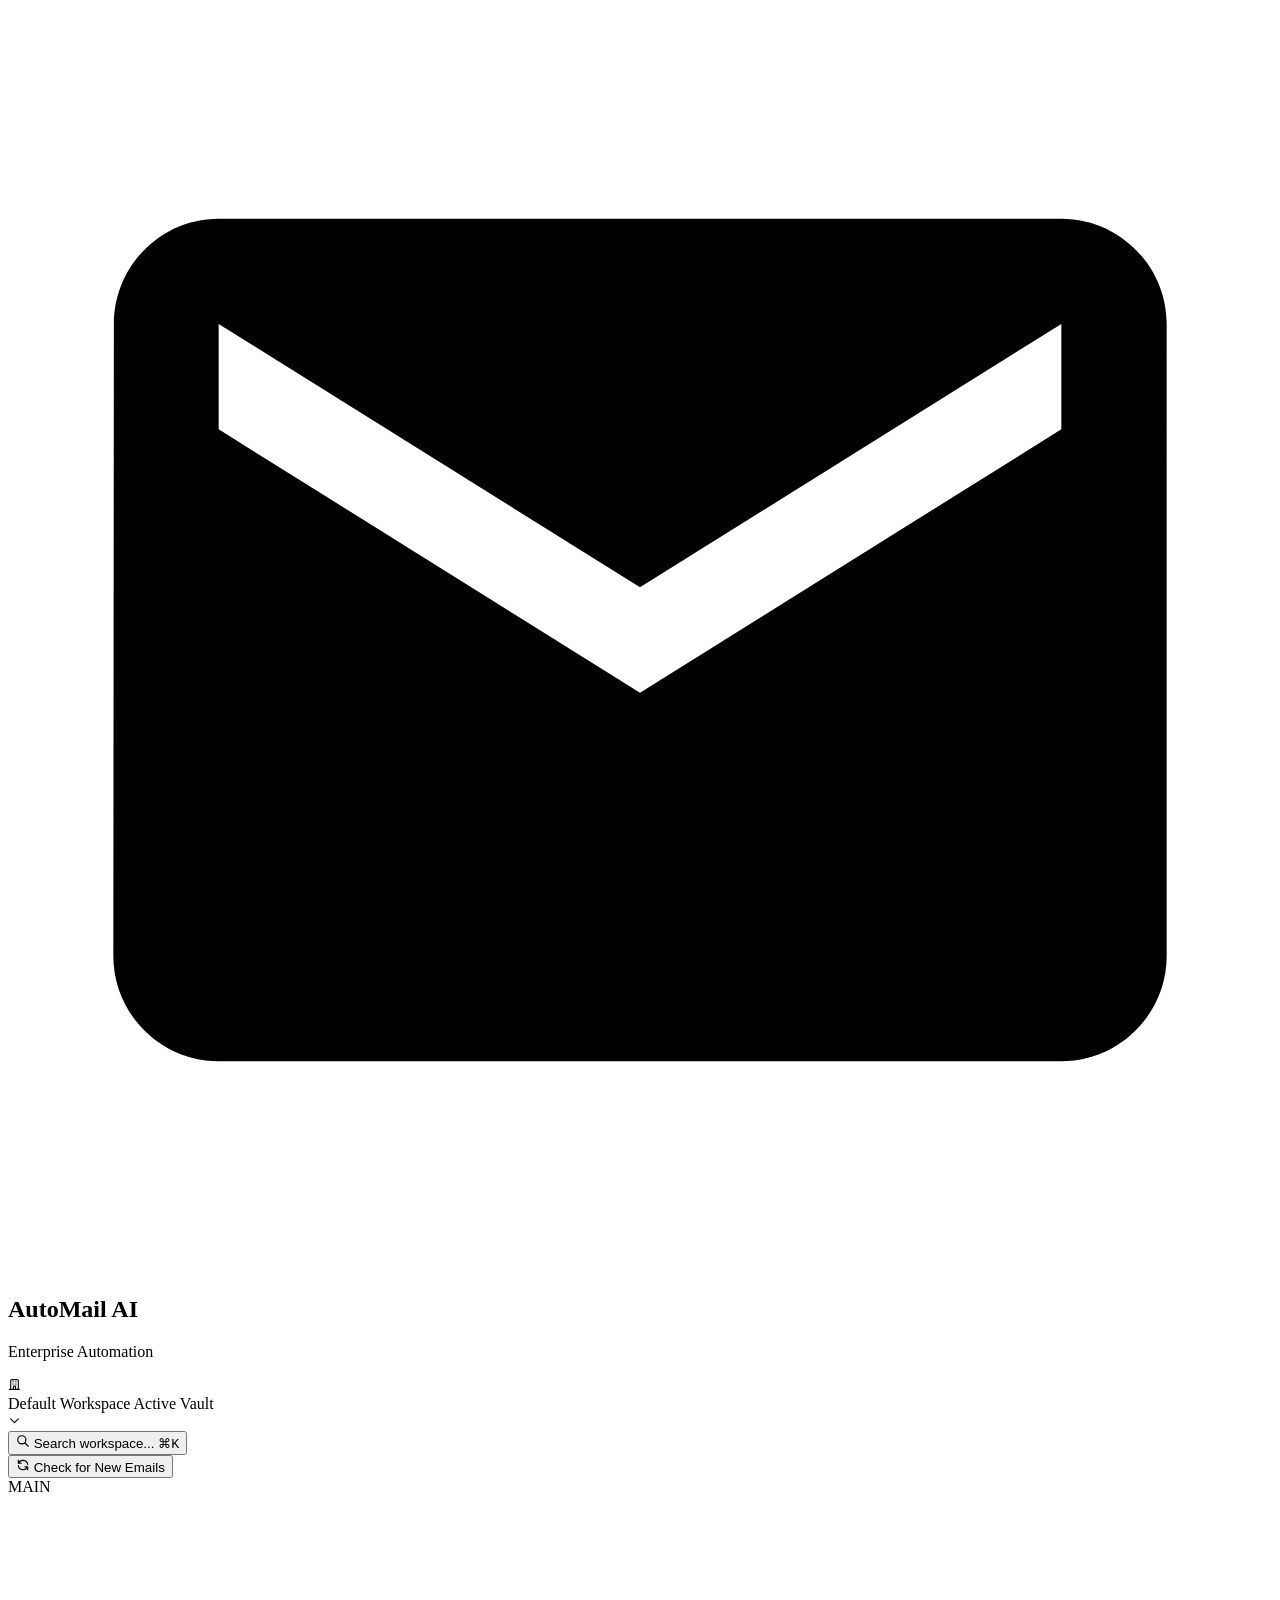
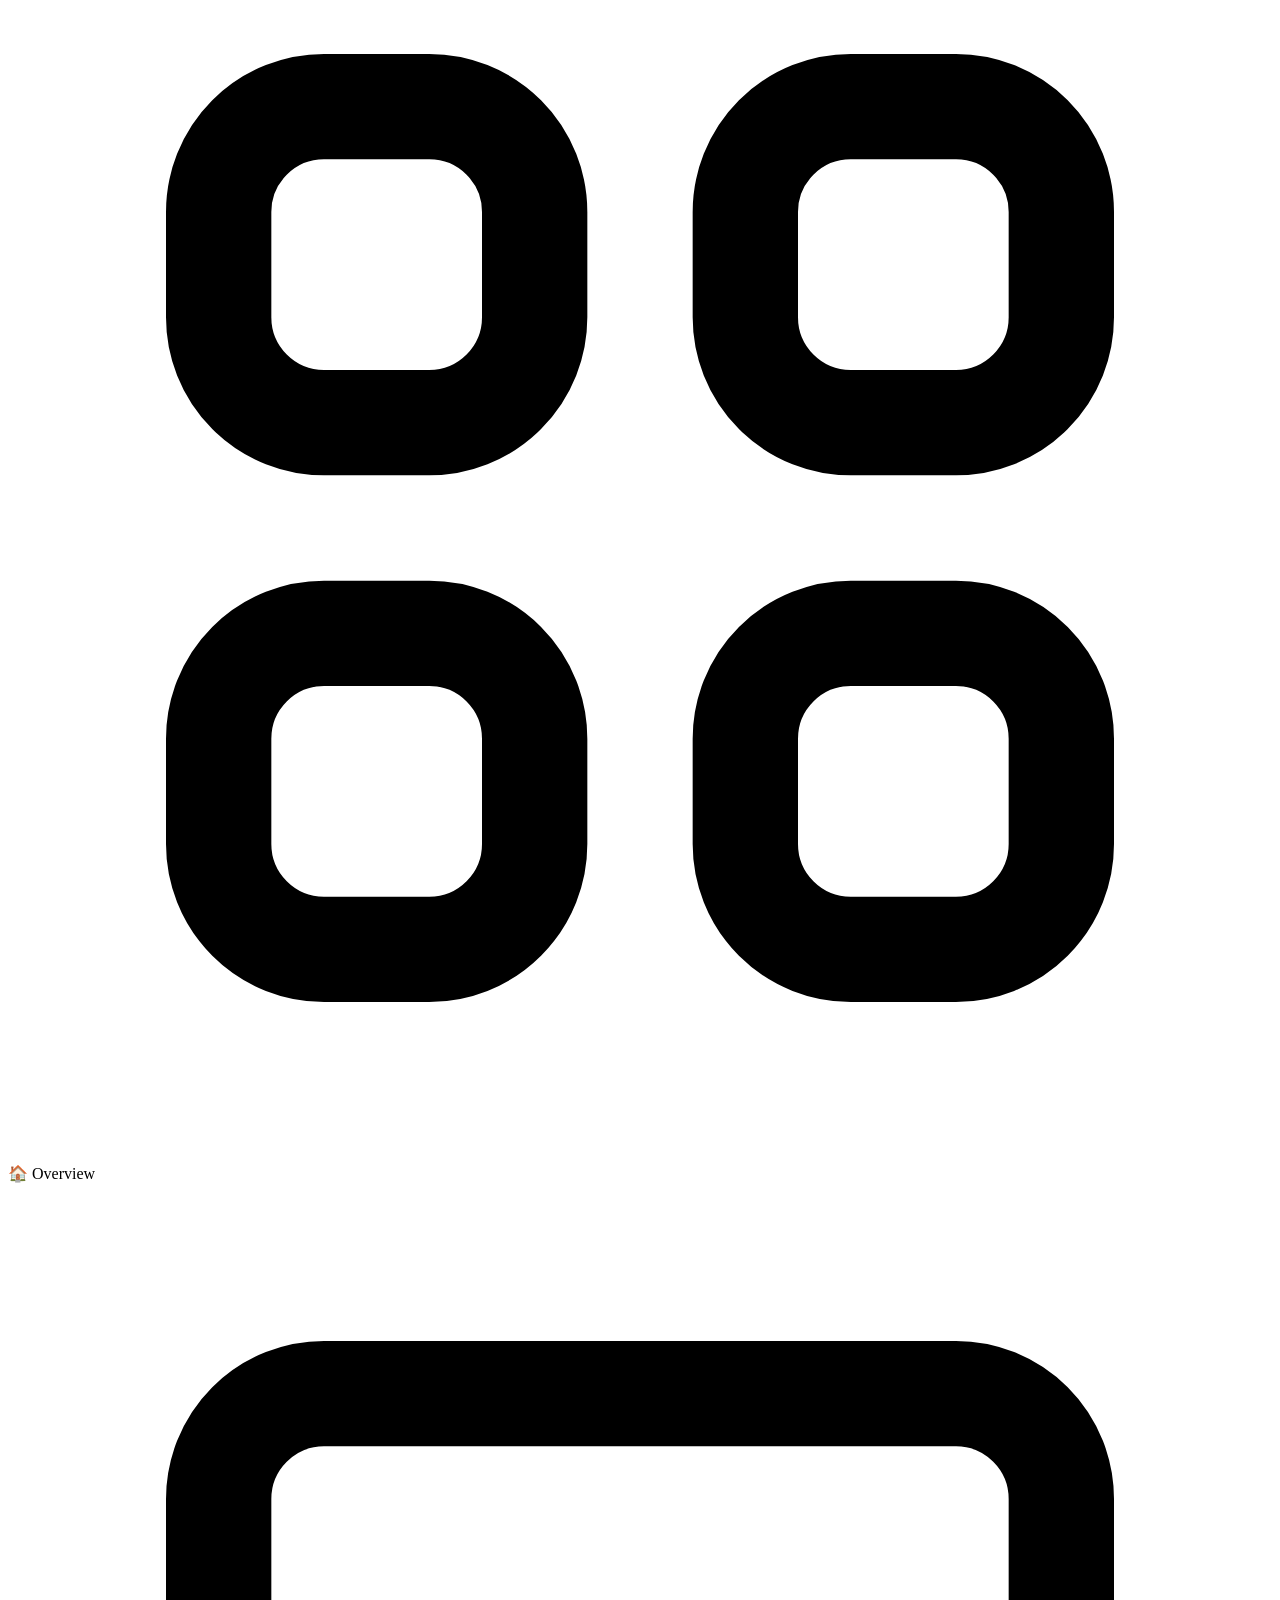
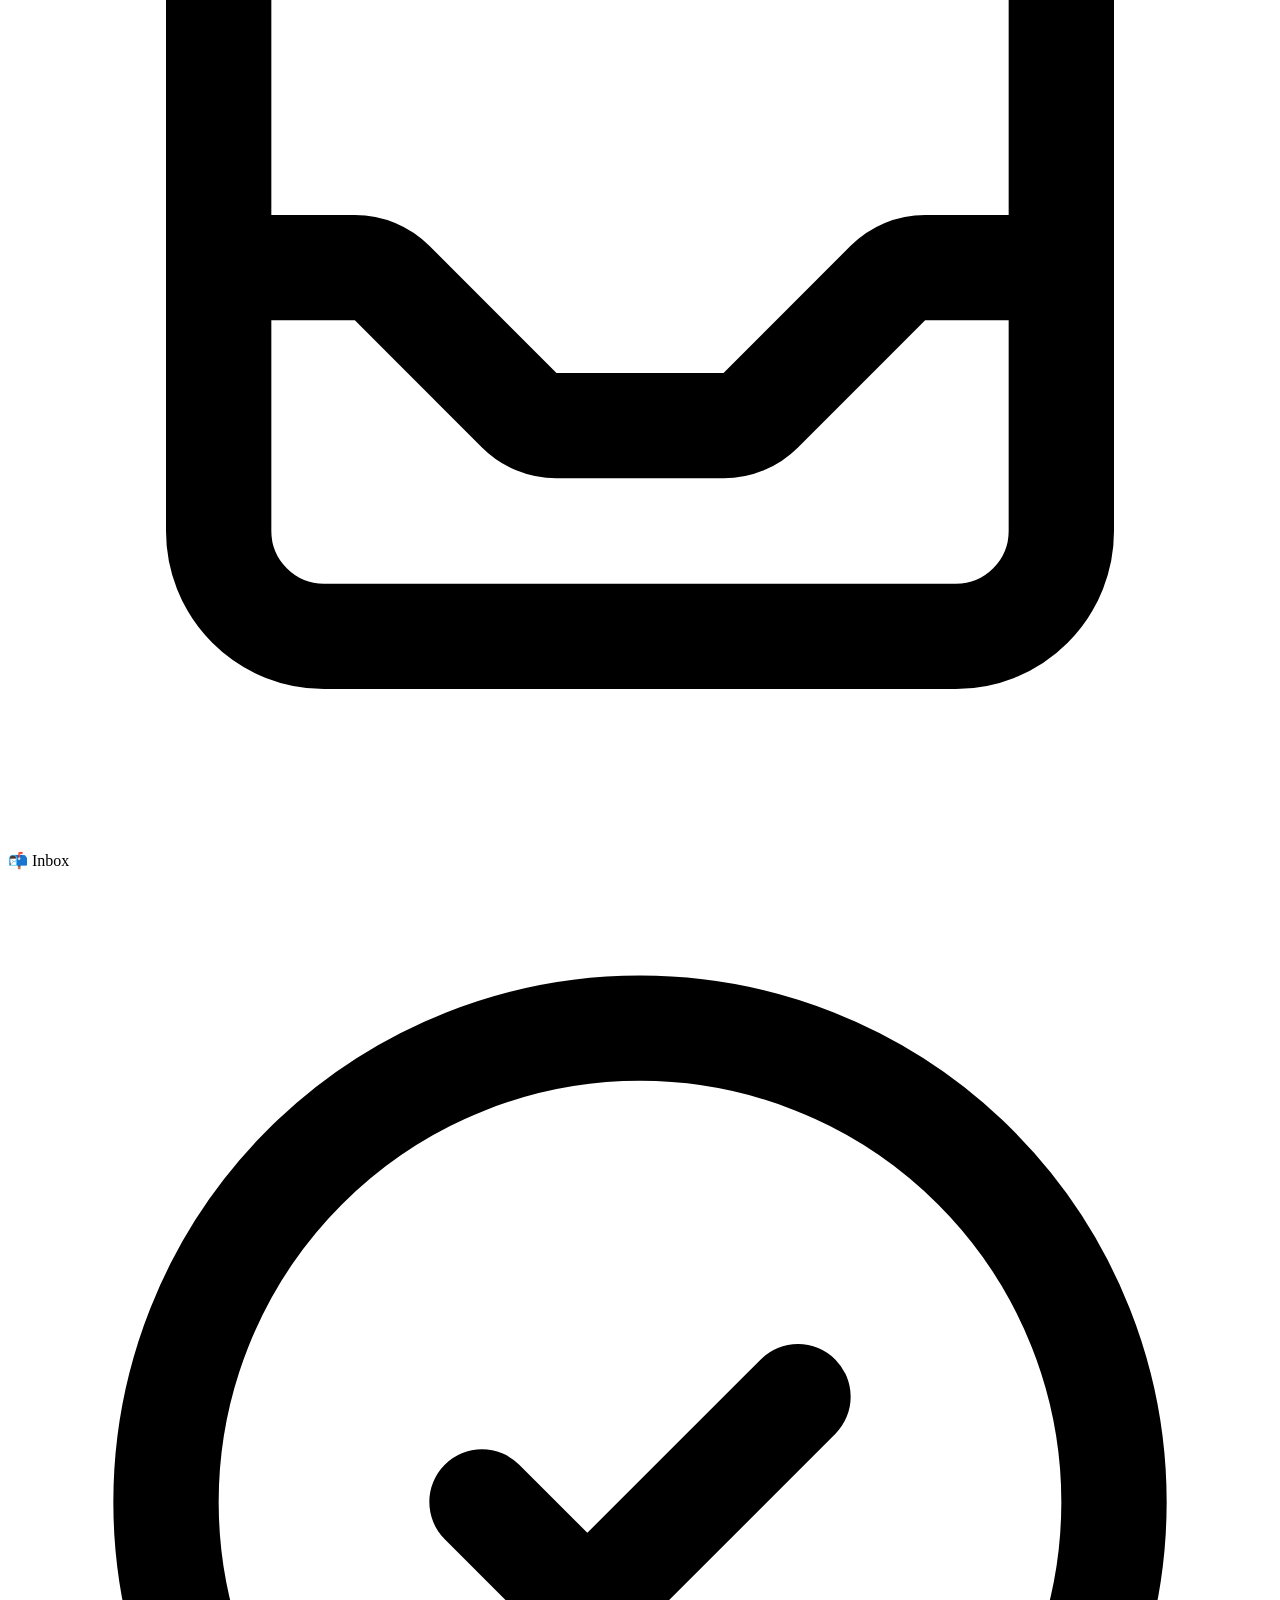
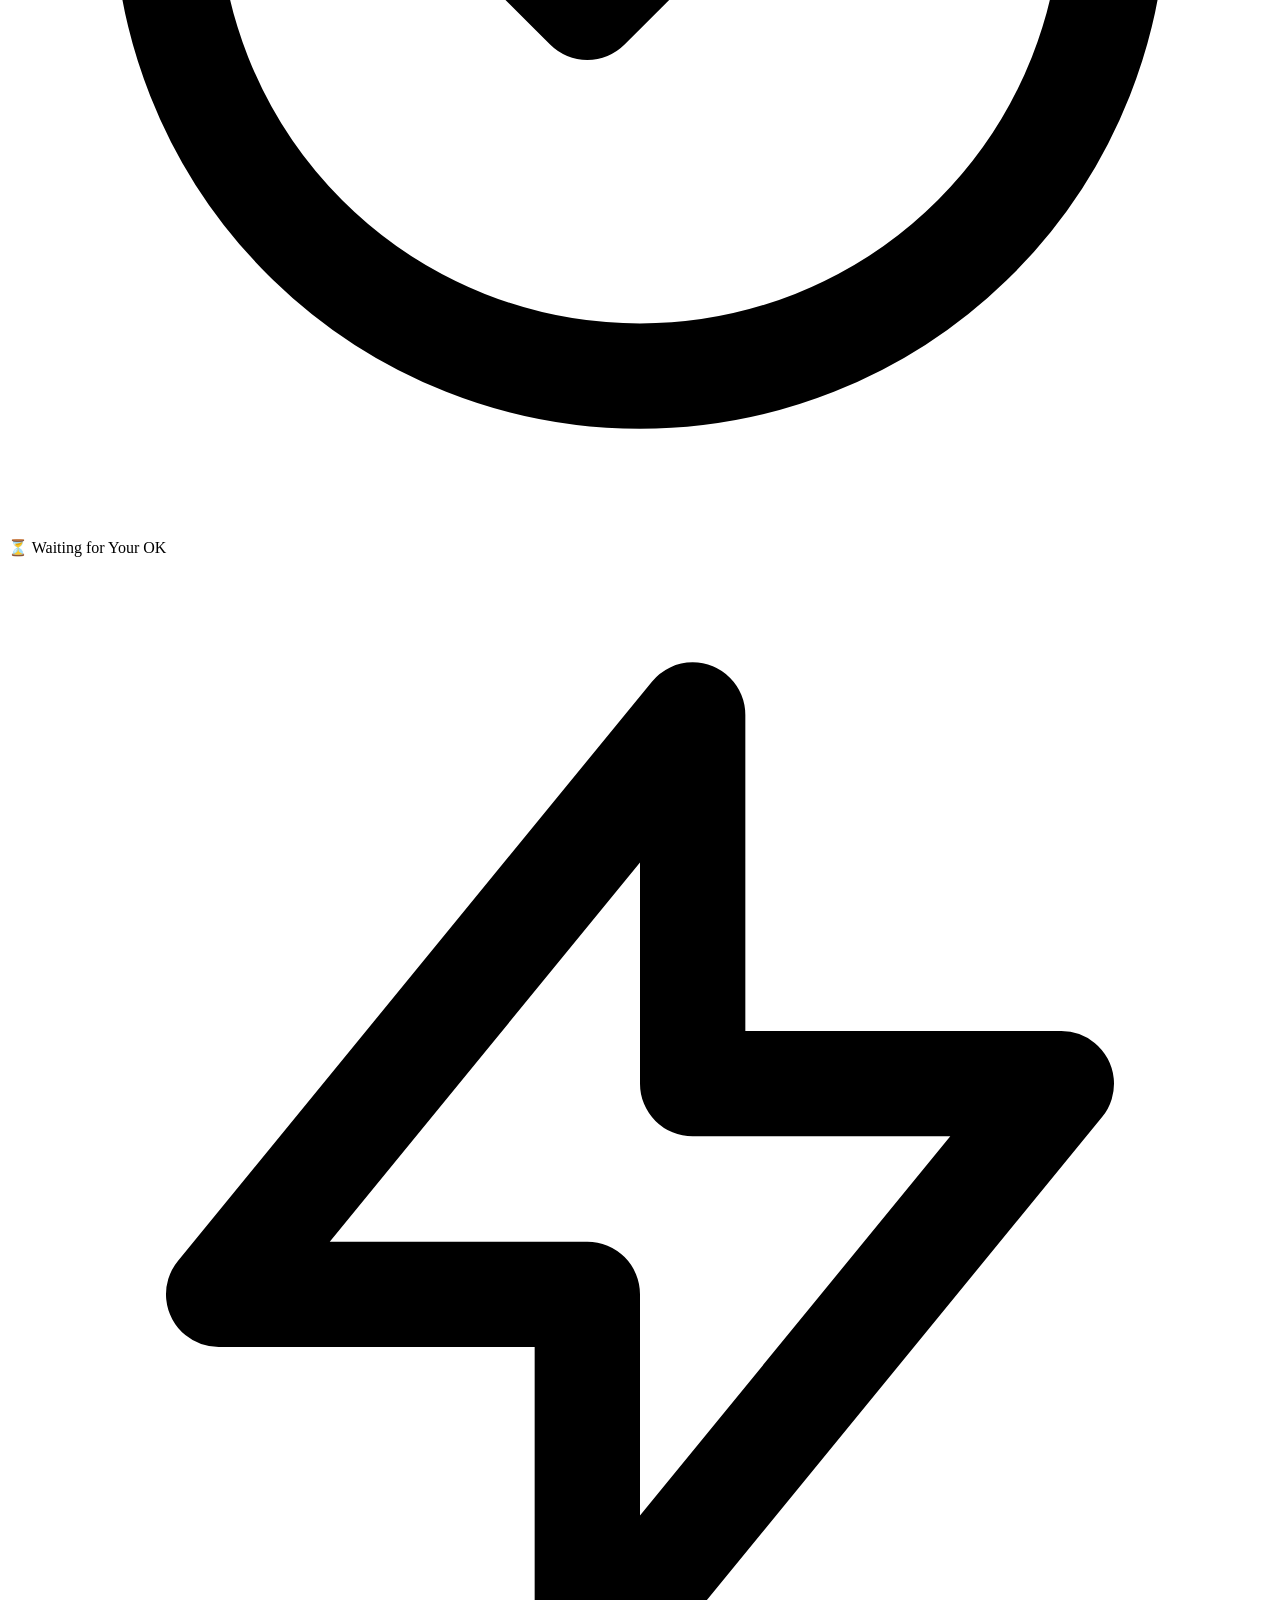
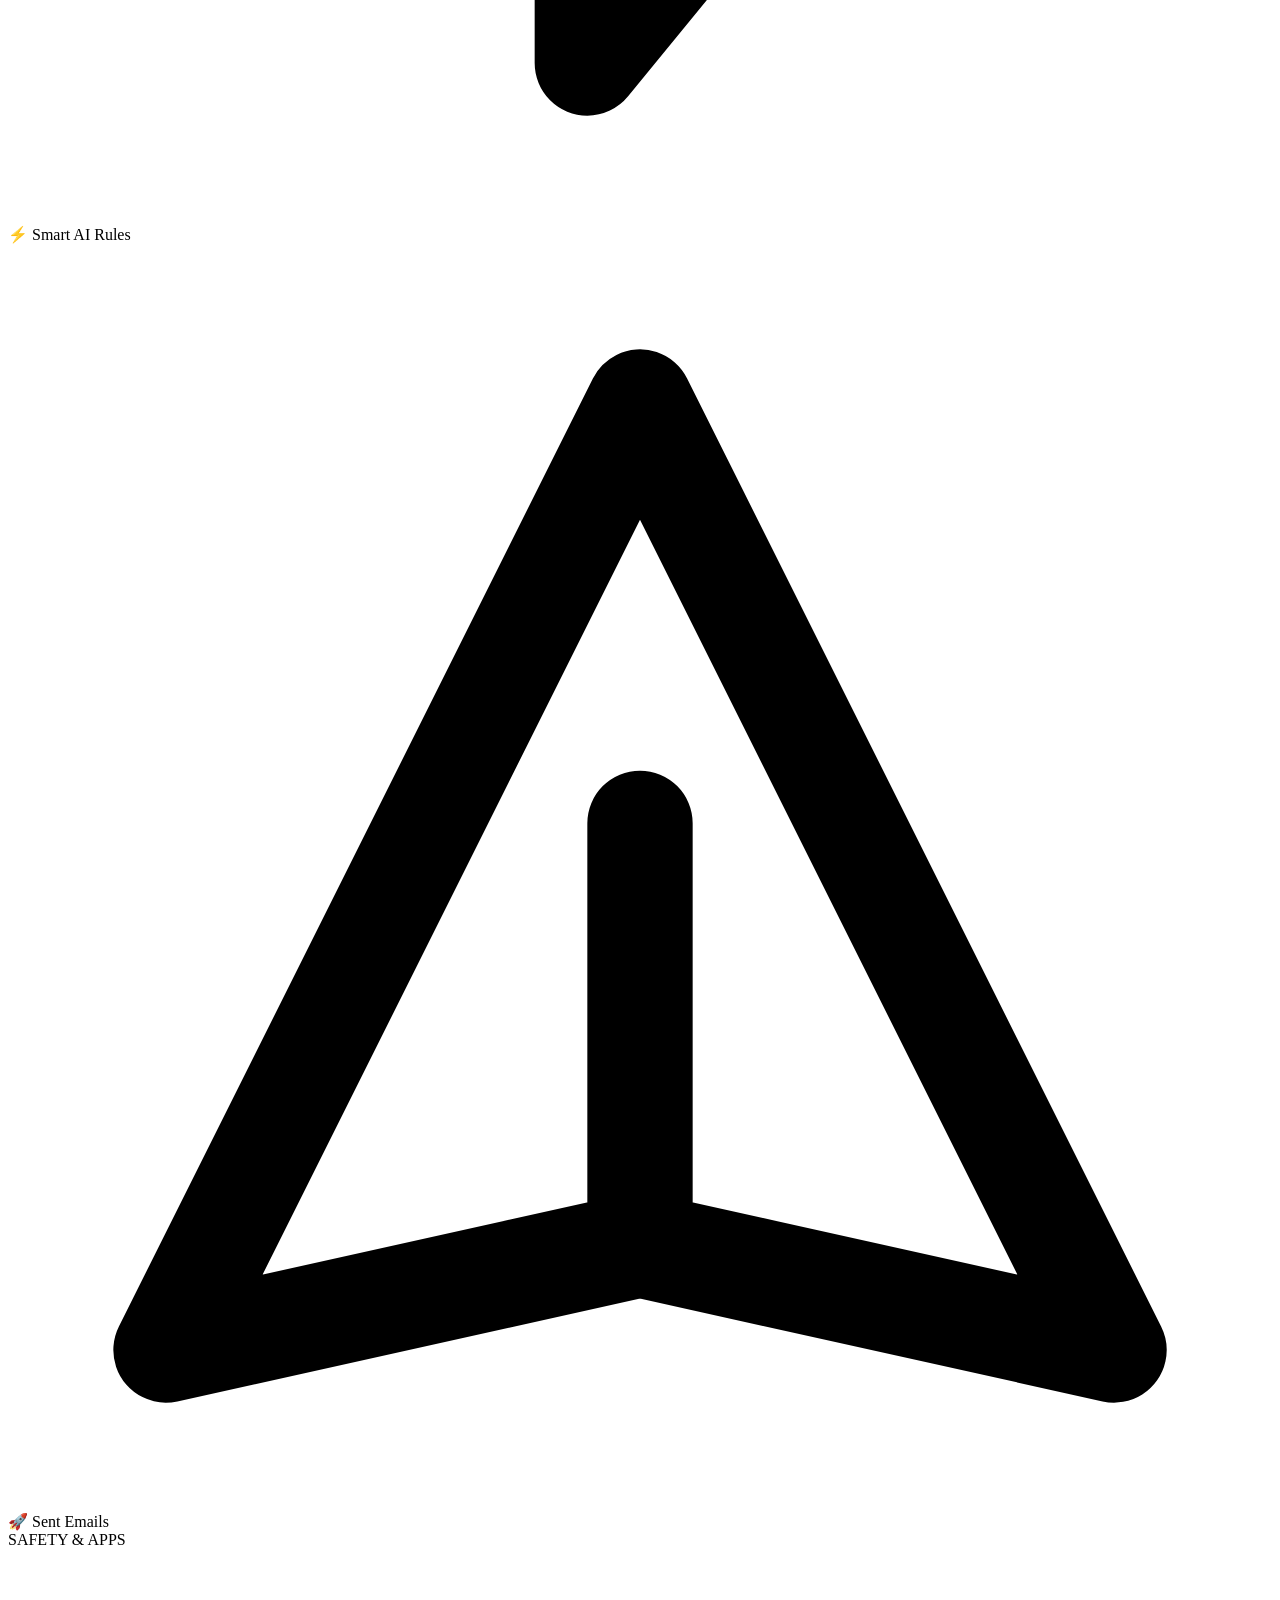
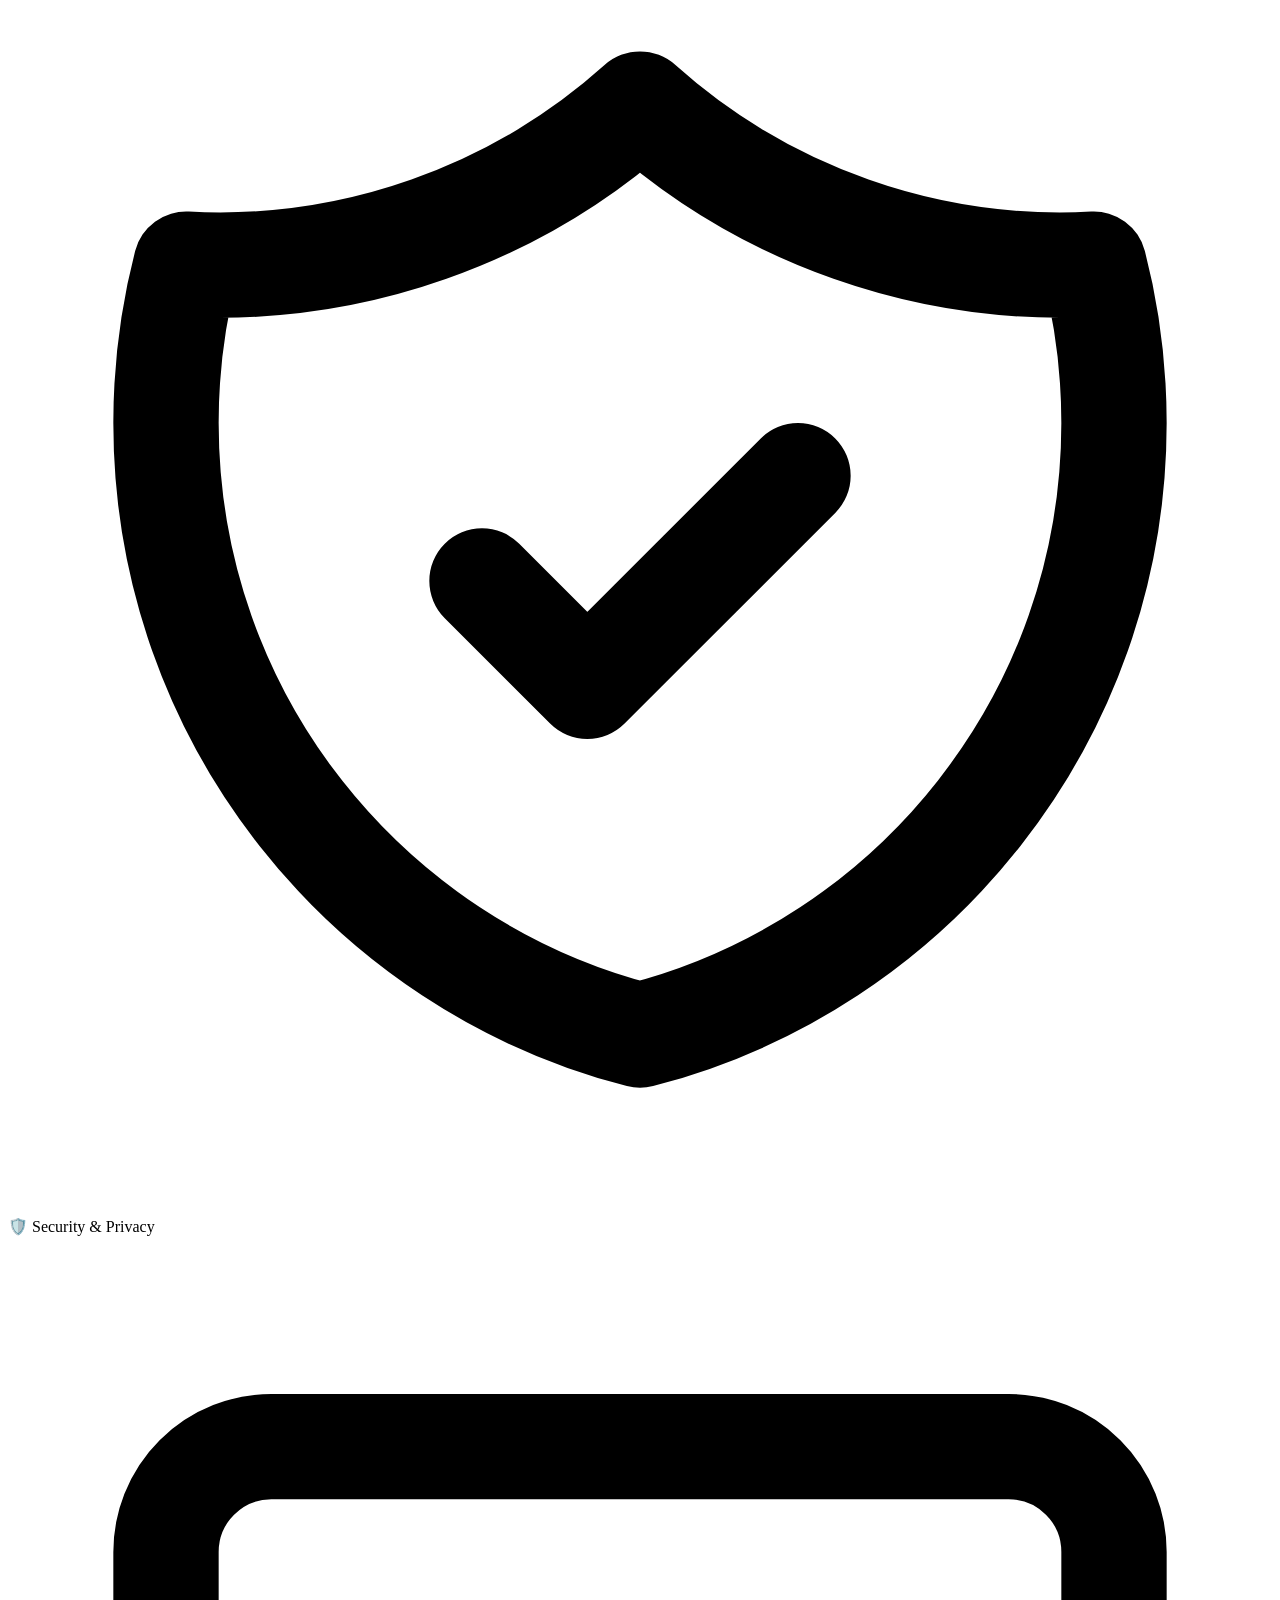
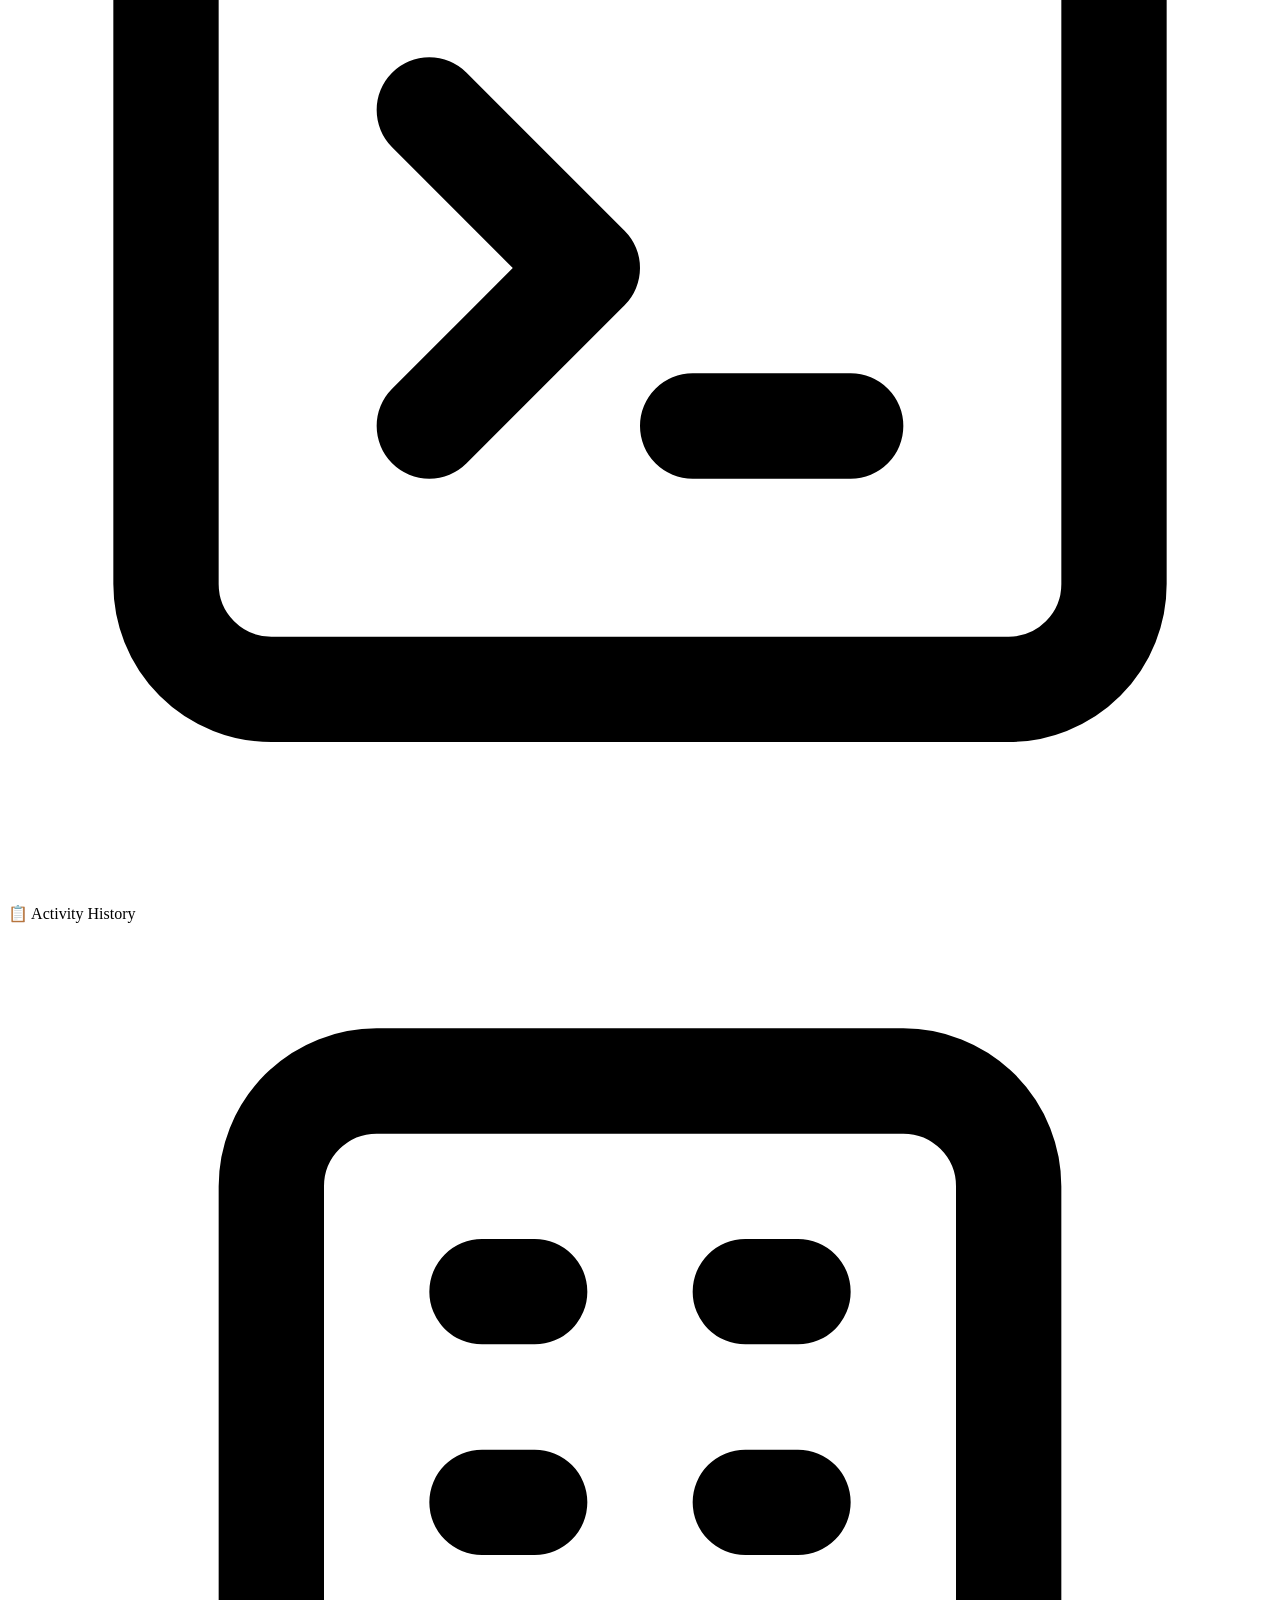
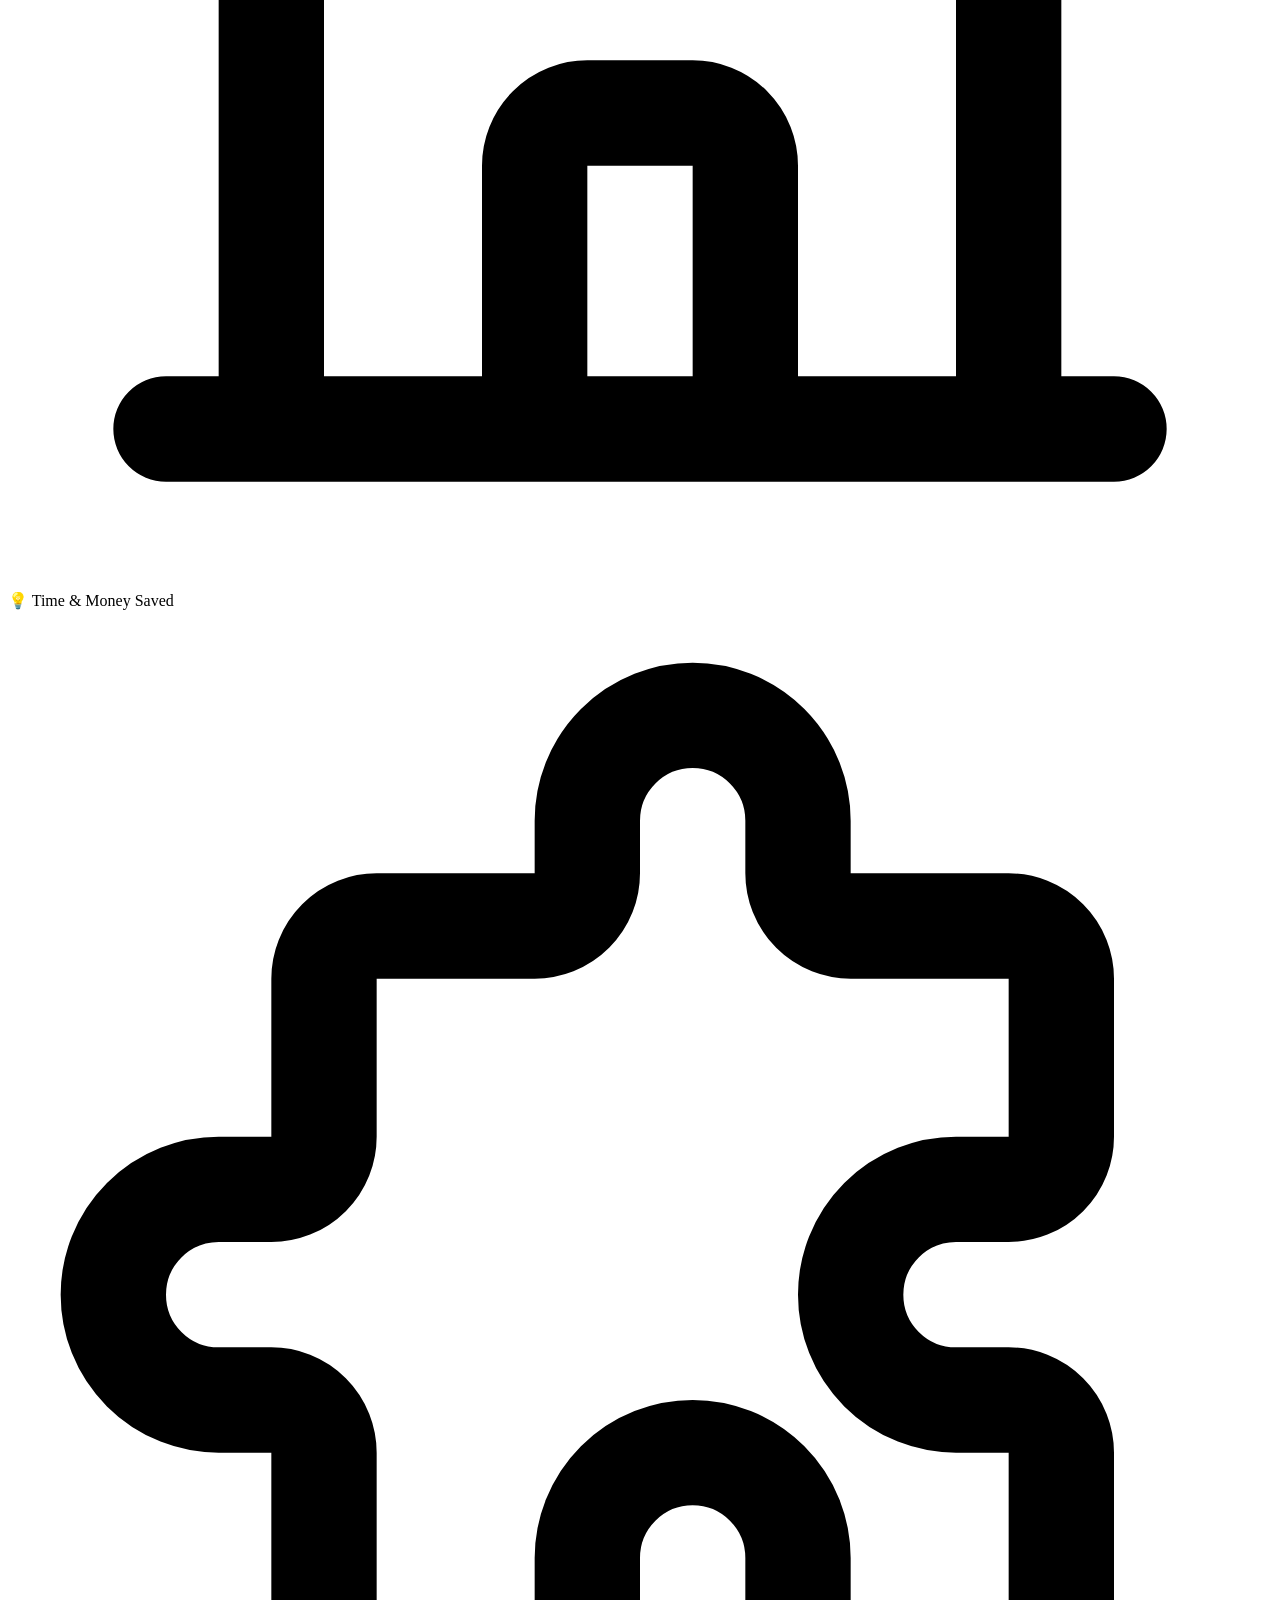
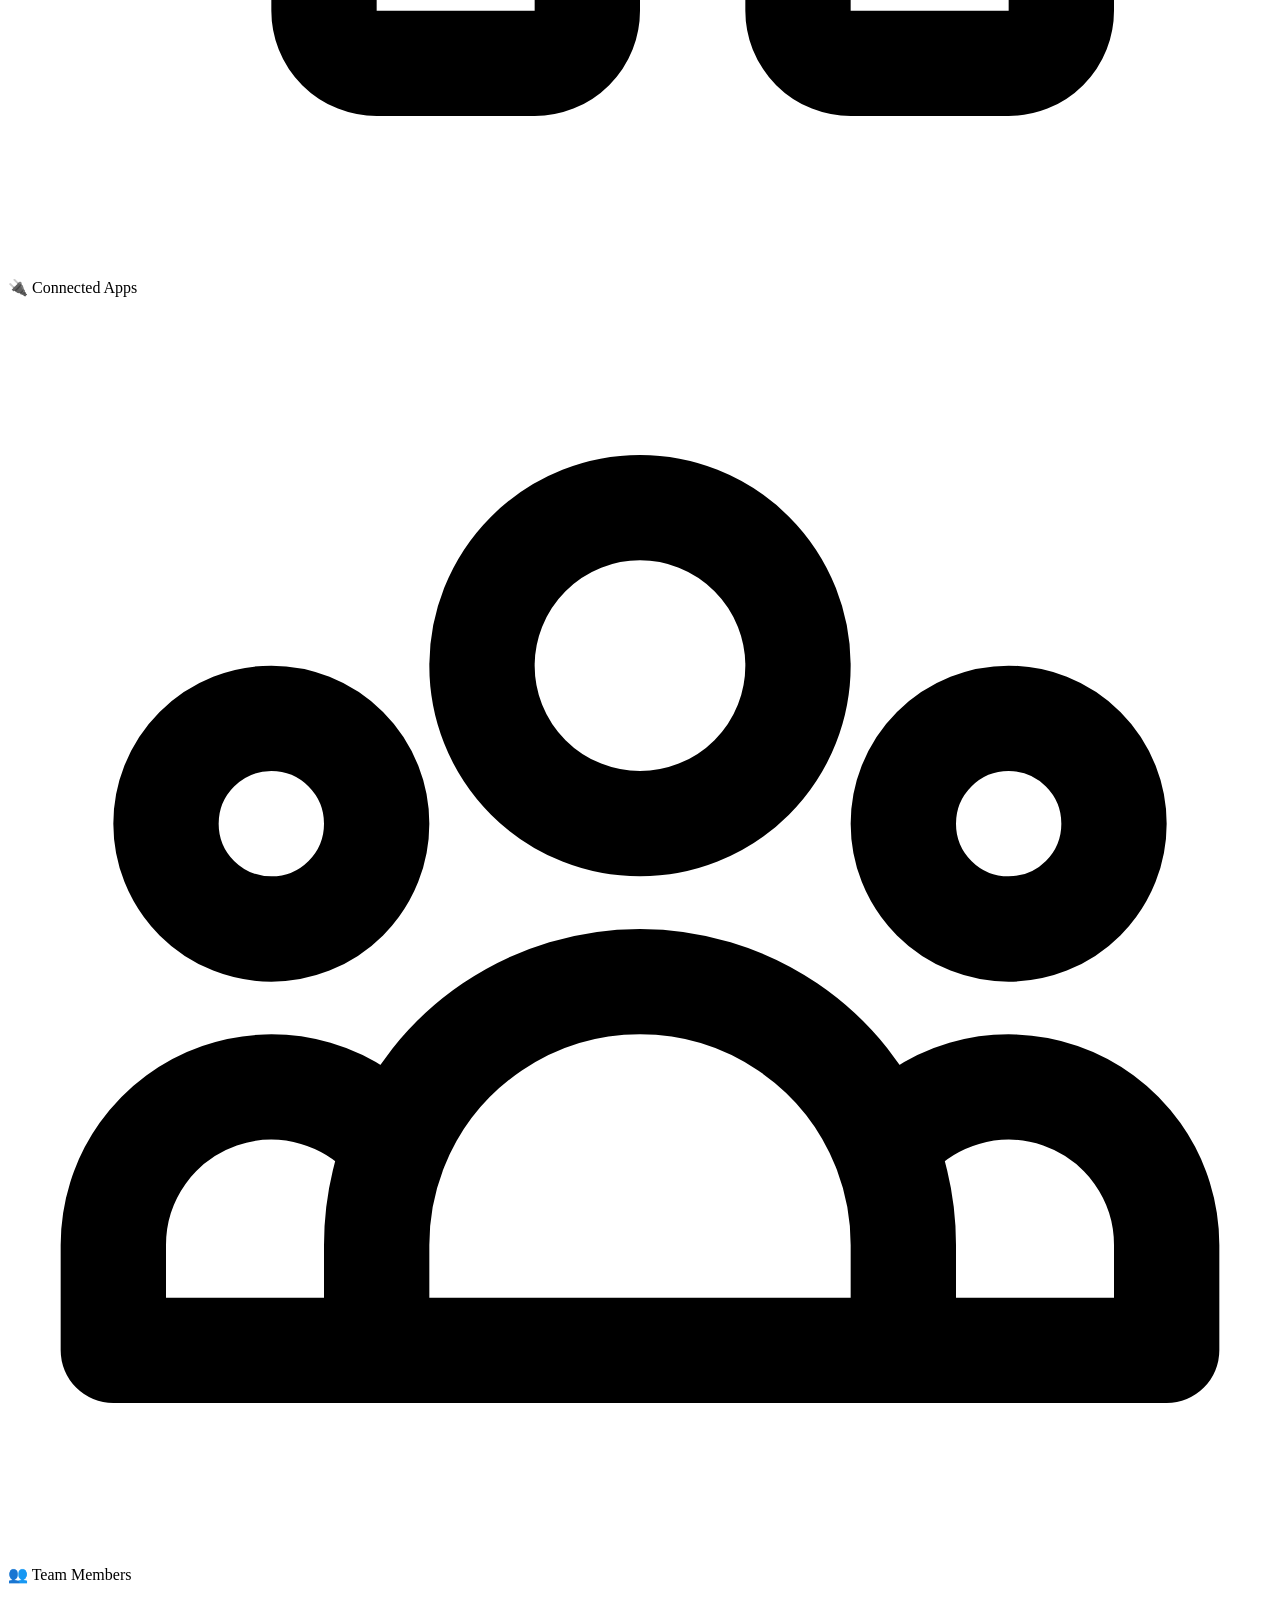
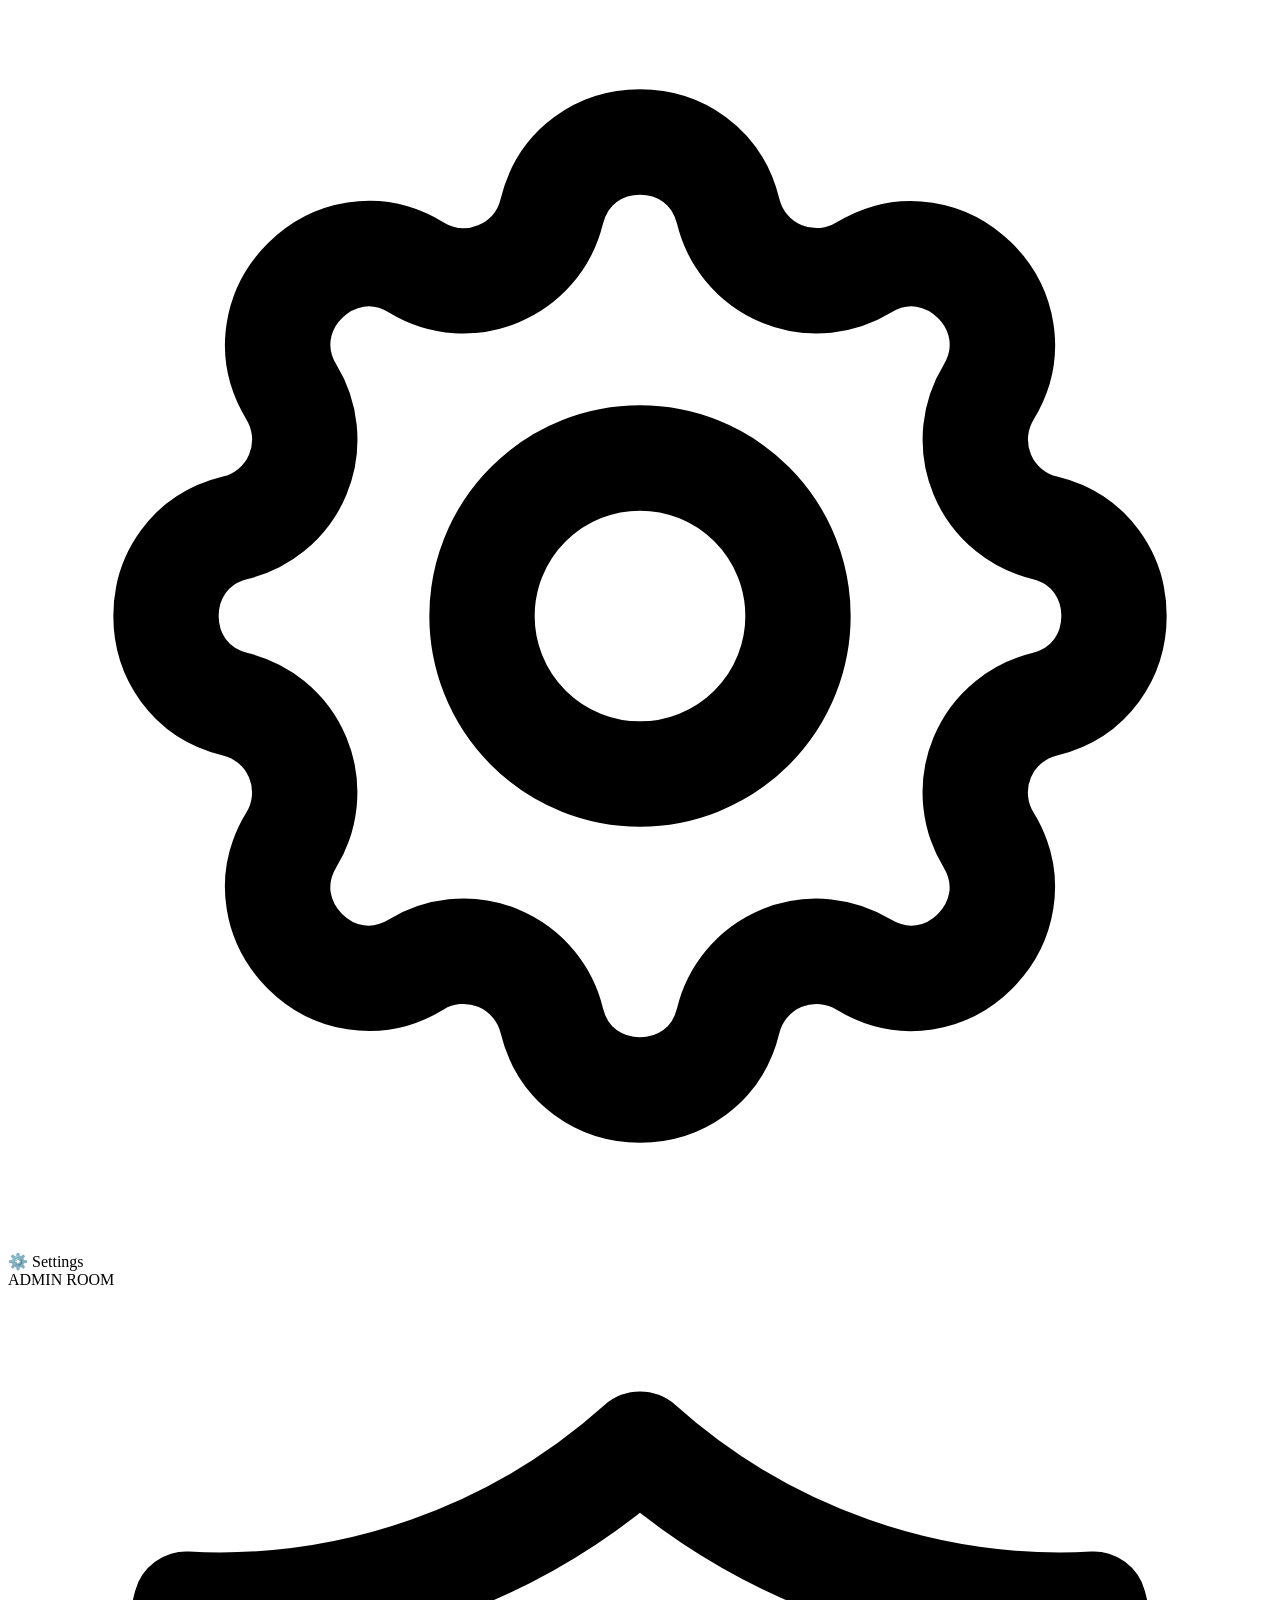
==== commit 5f26d6b0: "feat(ui): simplify UI to intuitive 7-year-old friendly design with 3-step visual guide and plain lan" ====
--- a/email_service/static/index.html
+++ b/email_service/static/index.html
@@ -53,7 +53,7 @@
       <div class="sidebar-quick-actions">
         <button class="btn btn-primary btn-sync-sidebar" id="btn-sync-now" title="Synchronize mailboxes via IMAP">
           <svg id="sync-icon" width="14" height="14" fill="none" stroke="currentColor" stroke-width="2" viewBox="0 0 24 24"><path stroke-linecap="round" stroke-linejoin="round" d="M4 4v5h.582m15.356 2A8.001 8.001 0 004.582 9m0 0H9m11 11v-5h-.581m0 0a8.003 8.003 0 01-15.357-2m15.357 2H15"/></svg>
-          <span id="sync-btn-text">Sync Mailboxes</span>
+          <span id="sync-btn-text">Check for New Emails</span>
         </button>
       </div>
     </div>
@@ -61,69 +61,69 @@
     <!-- Scrollable Navigation Area -->
     <nav class="sidebar-nav">
       <div class="nav-section-label">MAIN</div>
-      <a class="nav-item active" data-view="overview" id="nav-overview">
+      <a class="nav-item active" data-view="overview" id="nav-overview" title="Home Summary">
         <svg fill="none" stroke="currentColor" stroke-width="2" viewBox="0 0 24 24"><path stroke-linecap="round" stroke-linejoin="round" d="M4 6a2 2 0 012-2h2a2 2 0 012 2v2a2 2 0 01-2 2H6a2 2 0 01-2-2V6zM14 6a2 2 0 012-2h2a2 2 0 012 2v2a2 2 0 01-2 2h-2a2 2 0 01-2-2V6zM4 16a2 2 0 012-2h2a2 2 0 012 2v2a2 2 0 01-2 2H6a2 2 0 01-2-2v-2zM14 16a2 2 0 012-2h2a2 2 0 012 2v2a2 2 0 01-2 2h-2a2 2 0 01-2-2v-2z"/></svg>
-        <span class="nav-label">Overview</span>
+        <span class="nav-label">🏠 Overview</span>
       </a>
 
-      <a class="nav-item" data-view="inbox" id="nav-inbox">
+      <a class="nav-item" data-view="inbox" id="nav-inbox" title="Read Your Emails">
         <svg fill="none" stroke="currentColor" stroke-width="2" viewBox="0 0 24 24"><path stroke-linecap="round" stroke-linejoin="round" d="M20 13V6a2 2 0 00-2-2H6a2 2 0 00-2 2v7m16 0v5a2 2 0 01-2 2H6a2 2 0 01-2-2v-5m16 0h-2.586a1 1 0 00-.707.293l-2.414 2.414a1 1 0 01-.707.293h-3.172a1 1 0 01-.707-.293l-2.414-2.414A1 1 0 006.586 13H4"/></svg>
-        <span class="nav-label">Inbox & Threads</span>
+        <span class="nav-label">📬 Inbox</span>
         <span class="nav-badge" id="badge-inbox-count" style="display:none">0</span>
       </a>
 
-      <a class="nav-item" data-view="approvals" id="nav-approvals">
+      <a class="nav-item" data-view="approvals" id="nav-approvals" title="Check AI Drafts Before Sending">
         <svg fill="none" stroke="currentColor" stroke-width="2" viewBox="0 0 24 24"><path stroke-linecap="round" stroke-linejoin="round" d="M9 12l2 2 4-4m6 2a9 9 0 11-18 0 9 9 0 0118 0z"/></svg>
-        <span class="nav-label">Approval Queue</span>
+        <span class="nav-label">⏳ Waiting for Your OK</span>
         <span class="nav-badge urgent" id="badge-approvals-count" style="display:none">0</span>
       </a>
 
-      <a class="nav-item" data-view="rules" id="nav-rules">
+      <a class="nav-item" data-view="rules" id="nav-rules" title="Smart Automated Rules">
         <svg fill="none" stroke="currentColor" stroke-width="2" viewBox="0 0 24 24"><path stroke-linecap="round" stroke-linejoin="round" d="M13 10V3L4 14h7v7l9-11h-7z"/></svg>
-        <span class="nav-label">Automation Rules</span>
+        <span class="nav-label">⚡ Smart AI Rules</span>
         <span class="nav-badge" id="badge-rules-count" style="display:none">0</span>
       </a>
 
-      <a class="nav-item" data-view="sent" id="nav-sent">
+      <a class="nav-item" data-view="sent" id="nav-sent" title="Emails Sent Out Safely">
         <svg fill="none" stroke="currentColor" stroke-width="2" viewBox="0 0 24 24"><path stroke-linecap="round" stroke-linejoin="round" d="M12 19l9 2-9-18-9 18 9-2zm0 0v-8"/></svg>
-        <span class="nav-label">Sent History</span>
+        <span class="nav-label">🚀 Sent Emails</span>
       </a>
 
-      <div class="nav-section-label">INTELLIGENCE & SECURITY</div>
-      <a class="nav-item" data-view="compliance" id="nav-compliance">
+      <div class="nav-section-label">SAFETY & APPS</div>
+      <a class="nav-item" data-view="compliance" id="nav-compliance" title="Your Security & Privacy Shield">
         <svg fill="none" stroke="currentColor" stroke-width="2" viewBox="0 0 24 24"><path stroke-linecap="round" stroke-linejoin="round" d="M9 12l2 2 4-4m5.618-4.016A11.955 11.955 0 0112 2.944a11.955 11.955 0 01-8.618 3.04A12.02 12.02 0 003 9c0 5.591 3.824 10.29 9 11.622 5.176-1.332 9-6.03 9-11.622 0-1.042-.133-2.052-.382-3.016z"/></svg>
-        <span class="nav-label">Security & Compliance</span>
+        <span class="nav-label">🛡️ Security & Privacy</span>
       </a>
 
-      <a class="nav-item" data-view="logs" id="nav-logs">
+      <a class="nav-item" data-view="logs" id="nav-logs" title="List of Recent Actions">
         <svg fill="none" stroke="currentColor" stroke-width="2" viewBox="0 0 24 24"><path stroke-linecap="round" stroke-linejoin="round" d="M8 9l3 3-3 3m5 0h3M5 20h14a2 2 0 002-2V6a2 2 0 00-2-2H5a2 2 0 00-2 2v12a2 2 0 002 2z"/></svg>
-        <span class="nav-label">Activity Logs</span>
+        <span class="nav-label">📋 Activity History</span>
       </a>
 
-      <a class="nav-item" data-view="landing" id="nav-landing">
+      <a class="nav-item" data-view="landing" id="nav-landing" title="See Time and Money Saved">
         <svg fill="none" stroke="currentColor" stroke-width="2" viewBox="0 0 24 24"><path stroke-linecap="round" stroke-linejoin="round" d="M19 21V5a2 2 0 00-2-2H7a2 2 0 00-2 2v16m14 0h2m-2 0h-5m-9 0H3m2 0h5M9 7h1m-1 4h1m4-4h1m-1 4h1m-5 10v-5a1 1 0 011-1h2a1 1 0 011 1v5m-4 0h4"/></svg>
-        <span class="nav-label">Enterprise Showcase</span>
+        <span class="nav-label">💡 Time & Money Saved</span>
       </a>
 
-      <a class="nav-item" data-view="integrations" id="nav-integrations">
+      <a class="nav-item" data-view="integrations" id="nav-integrations" title="Connect Slack, Teams, etc.">
         <svg fill="none" stroke="currentColor" stroke-width="2" viewBox="0 0 24 24"><path stroke-linecap="round" stroke-linejoin="round" d="M11 4a2 2 0 114 0v1a1 1 0 001 1h3a1 1 0 011 1v3a1 1 0 01-1 1h-1a2 2 0 100 4h1a1 1 0 011 1v3a1 1 0 01-1 1h-3a1 1 0 01-1-1v-1a2 2 0 10-4 0v1a1 1 0 01-1 1H7a1 1 0 01-1-1v-3a1 1 0 00-1-1H4a2 2 0 110-4h1a1 1 0 001-1V7a1 1 0 011-1h3a1 1 0 001-1V4z"/></svg>
-        <span class="nav-label">Integrations Hub</span>
+        <span class="nav-label">🔌 Connected Apps</span>
       </a>
 
-      <a class="nav-item" data-view="team" id="nav-team">
+      <a class="nav-item" data-view="team" id="nav-team" title="People in this Workspace">
         <svg fill="none" stroke="currentColor" stroke-width="2" viewBox="0 0 24 24"><path stroke-linecap="round" stroke-linejoin="round" d="M17 20h5v-2a3 3 0 00-5.356-1.857M17 20H7m10 0v-2c0-.656-.126-1.283-.356-1.857M7 20H2v-2a3 3 0 015.356-1.857M7 20v-2c0-.656.126-1.283.356-1.857m0 0a5.002 5.002 0 019.288 0M15 7a3 3 0 11-6 0 3 3 0 016 0zm6 3a2 2 0 11-4 0 2 2 0 014 0zM7 10a2 2 0 11-4 0 2 2 0 014 0z"/></svg>
-        <span class="nav-label">Team & Seats</span>
+        <span class="nav-label">👥 Team Members</span>
       </a>
 
-      <a class="nav-item" data-view="settings" id="nav-settings">
+      <a class="nav-item" data-view="settings" id="nav-settings" title="Connect Your Email Account">
         <svg fill="none" stroke="currentColor" stroke-width="2" viewBox="0 0 24 24"><path stroke-linecap="round" stroke-linejoin="round" d="M10.325 4.317c.426-1.756 2.924-1.756 3.35 0a1.724 1.724 0 002.573 1.066c1.543-.94 3.31.826 2.37 2.37a1.724 1.724 0 001.065 2.572c1.756.426 1.756 2.924 0 3.35a1.724 1.724 0 00-1.066 2.573c.94 1.543-.826 3.31-2.37 2.37a1.724 1.724 0 00-2.572 1.065c-.426 1.756-2.924 1.756-3.35 0a1.724 1.724 0 00-2.573-1.066c-1.543.94-3.31-.826-2.37-2.37a1.724 1.724 0 00-1.065-2.572c-1.756-.426-1.756-2.924 0-3.35a1.724 1.724 0 001.066-2.573c-.94-1.543.826-3.31 2.37-2.37.996.608 2.296.07 2.572-1.065z"/><path stroke-linecap="round" stroke-linejoin="round" d="M15 12a3 3 0 11-6 0 3 3 0 016 0z"/></svg>
-        <span class="nav-label">Settings & Keys</span>
+        <span class="nav-label">⚙️ Settings</span>
       </a>
 
-      <div class="nav-section-label">ADMINISTRATION</div>
-      <a class="nav-item" data-view="admin" id="nav-admin">
+      <div class="nav-section-label">ADMIN ROOM</div>
+      <a class="nav-item" data-view="admin" id="nav-admin" title="System Health and Accounts">
         <svg fill="none" stroke="currentColor" stroke-width="2" viewBox="0 0 24 24"><path stroke-linecap="round" stroke-linejoin="round" d="M9 12l2 2 4-4m5.618-4.016A11.955 11.955 0 0112 2.944a11.955 11.955 0 01-8.618 3.04A12.02 12.02 0 003 9c0 5.591 3.824 10.29 9 11.622 5.176-1.332 9-6.03 9-11.622 0-1.042-.133-2.052-.382-3.016z"/></svg>
-        <span class="nav-label">Admin Monitor</span>
+        <span class="nav-label">🔒 Admin Console</span>
         <span class="nav-badge" id="badge-admin-count" style="background: rgba(168, 85, 247, 0.15); color: var(--accent-purple); border: 1px solid rgba(168, 85, 247, 0.3);">Admin 🔒</span>
       </a>
     </nav>
@@ -184,16 +184,45 @@
       <!-- Dynamic Content View Header -->
       <div class="content-header">
         <div class="content-header-title">
-          <h2 id="current-view-title">Overview Dashboard</h2>
-          <span class="content-header-badge" id="current-view-breadcrumb">Live Telemetry & Ingestion</span>
+          <h2 id="current-view-title">Home Overview</h2>
+          <span class="content-header-badge" id="current-view-breadcrumb">Everything at a glance</span>
         </div>
       </div>
       <!-- 1. OVERVIEW VIEW -->
       <section class="view-section active" id="view-overview">
+        <!-- Friendly 3-Step "How It Works" Visual Guide -->
+        <div class="friendly-hero-banner">
+          <div class="friendly-hero-header">
+            <span class="friendly-hero-badge">✨ HOW IT WORKS</span>
+            <h3>Your AI Email Helper in 3 Easy Steps</h3>
+            <p>AutoMail reads your mail, drafts smart replies, and waits for your thumbs-up!</p>
+          </div>
+          <div class="friendly-steps-grid">
+            <div class="friendly-step-card">
+              <div class="step-badge-num">1</div>
+              <div class="step-icon">📬</div>
+              <h4>1. Emails Come In</h4>
+              <p>The AI reads and sorts incoming emails into friendly categories so you know what's urgent.</p>
+            </div>
+            <div class="friendly-step-card">
+              <div class="step-badge-num">2</div>
+              <div class="step-icon">🤖</div>
+              <h4>2. AI Writes a Draft</h4>
+              <p>The AI prepares a polite, helpful reply for you using your knowledge base.</p>
+            </div>
+            <div class="friendly-step-card">
+              <div class="step-badge-num">3</div>
+              <div class="step-icon">👍</div>
+              <h4>3. You Say OK & Send!</h4>
+              <p>You review the draft, make any tweaks you want, and click Send with one quick tap.</p>
+            </div>
+          </div>
+        </div>
+
         <div class="stats-grid">
           <div class="card stat-card">
             <div class="stat-header">
-              <span class="stat-title">Total Ingested</span>
+              <span class="stat-title">Emails Received</span>
               <div class="stat-icon">📬</div>
             </div>
             <div class="stat-value" id="stat-total-emails">0</div>
@@ -202,29 +231,29 @@
 
           <div class="card stat-card urgent">
             <div class="stat-header">
-              <span class="stat-title">Pending Approvals</span>
+              <span class="stat-title">Waiting for Your OK</span>
               <div class="stat-icon" style="color: var(--accent-rose);">⏳</div>
             </div>
             <div class="stat-value" id="stat-pending-approvals" style="color: var(--accent-rose);">0</div>
-            <div class="stat-sub">AI drafts waiting for human sign-off</div>
+            <div class="stat-sub">AI drafts waiting for your review</div>
           </div>
 
           <div class="card stat-card success">
             <div class="stat-header">
-              <span class="stat-title">Dispatched / Sent</span>
+              <span class="stat-title">Emails Sent Safely</span>
               <div class="stat-icon" style="color: var(--accent-emerald);">🚀</div>
             </div>
             <div class="stat-value" id="stat-sent-count">0</div>
-            <div class="stat-sub">Automated & approved emails sent</div>
+            <div class="stat-sub">Delivered after your approval</div>
           </div>
 
           <div class="card stat-card cyan">
             <div class="stat-header">
-              <span class="stat-title">Active Rules</span>
+              <span class="stat-title">Smart AI Rules</span>
               <div class="stat-icon" style="color: var(--accent-secondary);">⚡</div>
             </div>
             <div class="stat-value" id="stat-active-rules">0</div>
-            <div class="stat-sub">Automation filters running</div>
+            <div class="stat-sub">Automated recipes running for you</div>
           </div>
         </div>
 
@@ -232,8 +261,8 @@
           <!-- Pending Approvals Quick Column -->
           <div class="card">
             <div style="display: flex; justify-content: space-between; align-items: center; margin-bottom: 16px;">
-              <h3 style="font-size: 1.05rem; font-weight: 600;">⚠️ Needs Review (Human-in-the-Loop)</h3>
-              <a href="#approvals" class="btn btn-secondary btn-sm" onclick="switchView('approvals')">View All</a>
+              <h3 style="font-size: 1.05rem; font-weight: 600;">👋 Emails Waiting for You</h3>
+              <a href="#approvals" class="btn btn-secondary btn-sm" onclick="switchView('approvals')">Review All</a>
             </div>
             <div id="overview-pending-list" style="display: flex; flex-direction: column; gap: 12px;">
               <!-- Filled via JS -->
@@ -243,8 +272,8 @@
           <!-- Live Activity Stream Column -->
           <div class="card">
             <div style="display: flex; justify-content: space-between; align-items: center; margin-bottom: 16px;">
-              <h3 style="font-size: 1.05rem; font-weight: 600;">⚡ Real-time Activity Feed</h3>
-              <a href="#logs" class="btn btn-secondary btn-sm" onclick="switchView('logs')">Full Logs</a>
+              <h3 style="font-size: 1.05rem; font-weight: 600;">⚡ What Your AI Did Recently</h3>
+              <a href="#logs" class="btn btn-secondary btn-sm" onclick="switchView('logs')">Full History</a>
             </div>
             <div id="overview-logs-list" style="display: flex; flex-direction: column; gap: 10px; font-size: 0.84rem;">
               <!-- Filled via JS -->
@@ -259,7 +288,7 @@
           <!-- Left List Pane -->
           <div class="inbox-list">
             <div class="inbox-filter-bar">
-              <input type="text" class="search-input" id="inbox-search" placeholder="Search sender, subject, keywords...">
+              <input type="text" class="search-input" id="inbox-search" placeholder="🔍 Search sender, subject, or keywords...">
               <div class="category-pills">
                 <button class="pill-btn active" data-cat="All">All</button>
                 <button class="pill-btn" data-cat="Customer Support">Support</button>
@@ -291,11 +320,11 @@
       <section class="view-section" id="view-approvals">
         <div style="margin-bottom: 20px; display: flex; justify-content: space-between; align-items: center;">
           <div>
-            <h3 style="font-size: 1.15rem; font-weight: 600;">Human-in-the-Loop Review Hub</h3>
-            <p style="font-size: 0.85rem; color: var(--text-muted);">Review, edit, or regenerate AI-drafted replies before dispatching.</p>
+            <h3 style="font-size: 1.15rem; font-weight: 600;">👋 Emails Waiting for Your OK</h3>
+            <p style="font-size: 0.85rem; color: var(--text-muted);">The AI wrote these replies for you. Read each one, make changes if you want, and click "Looks Good, Send It!"</p>
           </div>
           <div style="display: flex; gap: 8px;">
-            <button class="btn btn-secondary btn-sm" id="btn-refresh-approvals">Refresh Queue</button>
+            <button class="btn btn-secondary btn-sm" id="btn-refresh-approvals">🔄 Refresh List</button>
           </div>
         </div>
 
@@ -308,12 +337,12 @@
       <section class="view-section" id="view-rules">
         <div class="rules-header">
           <div>
-            <h3 style="font-size: 1.15rem; font-weight: 600;">Automation Rules Engine</h3>
-            <p style="font-size: 0.85rem; color: var(--text-muted);">Automate categorization, AI reply drafting, and actions based on custom logic.</p>
+            <h3 style="font-size: 1.15rem; font-weight: 600;">⚡ Smart AI Rules</h3>
+            <p style="font-size: 0.85rem; color: var(--text-muted);">Teach your AI helper what to do when new emails arrive. Like magic recipes for your inbox!</p>
           </div>
           <button class="btn btn-primary" id="btn-new-rule-modal">
             <svg fill="none" stroke="currentColor" stroke-width="2" viewBox="0 0 24 24"><path stroke-linecap="round" stroke-linejoin="round" d="M12 4v16m8-8H4"/></svg>
-            <span>Create New Rule</span>
+            <span>➕ Add a New Smart Rule</span>
           </button>
         </div>
 
@@ -325,8 +354,8 @@
       <!-- 5. SENT HISTORY VIEW -->
       <section class="view-section" id="view-sent">
         <div style="margin-bottom: 20px;">
-          <h3 style="font-size: 1.15rem; font-weight: 600;">Sent History & Outbox</h3>
-          <p style="font-size: 0.85rem; color: var(--text-muted);">Complete audit trail of all emails dispatched by the automation engine.</p>
+          <h3 style="font-size: 1.15rem; font-weight: 600;">🚀 Sent Emails</h3>
+          <p style="font-size: 0.85rem; color: var(--text-muted);">A safe record of all emails that have been approved and delivered.</p>
         </div>
 
         <div class="card table-container">
@@ -351,10 +380,10 @@
       <section class="view-section" id="view-logs">
         <div style="display: flex; justify-content: space-between; align-items: center; margin-bottom: 16px;">
           <div>
-            <h3 style="font-size: 1.15rem; font-weight: 600;">Real-time Activity Logs</h3>
-            <p style="font-size: 0.85rem; color: var(--text-muted);">Live stream of sync cycles, AI classifications, and dispatch receipts.</p>
-          </div>
-          <button class="btn btn-secondary btn-sm" id="btn-refresh-logs">Refresh Feed</button>
+            <h3 style="font-size: 1.15rem; font-weight: 600;">📋 Activity History</h3>
+            <p style="font-size: 0.85rem; color: var(--text-muted);">A live list of everything your AI helper did recently (reading emails, drafting replies, and sending).</p>
+          </div>
+          <button class="btn btn-secondary btn-sm" id="btn-refresh-logs">🔄 Refresh History</button>
         </div>
 
         <div class="logs-terminal" id="logs-terminal-view">
@@ -365,8 +394,8 @@
       <!-- 7. SETTINGS VIEW -->
       <section class="view-section" id="view-settings">
         <div style="margin-bottom: 16px;">
-          <h3 style="font-size: 1.15rem; font-weight: 600;">Service Configuration & Credentials</h3>
-          <p style="font-size: 0.85rem; color: var(--text-muted);">Manage isolated email authentication, AI model settings, and automation rules.</p>
+          <h3 style="font-size: 1.15rem; font-weight: 600;">⚙️ Connect Your Mailbox & AI</h3>
+          <p style="font-size: 0.85rem; color: var(--text-muted);">Connect your email account and setup your AI intelligence key in a few easy steps.</p>
         </div>
 
         <!-- Zero Cross-User Exposure Security Guarantee Banner -->
@@ -375,9 +404,9 @@
             <svg width="24" height="24" fill="none" stroke="currentColor" stroke-width="2" viewBox="0 0 24 24"><path stroke-linecap="round" stroke-linejoin="round" d="M9 12l2 2 4-4m5.618-4.016A11.955 11.955 0 0112 2.944a11.955 11.955 0 01-8.618 3.04A12.02 12.02 0 003 9c0 5.591 3.824 10.29 9 11.622 5.176-1.332 9-6.03 9-11.622 0-1.042-.133-2.052-.382-3.016z"/></svg>
           </div>
           <div class="sec-badge-content">
-            <div class="sec-badge-title">Zero Cross-User Data Exposure Guarantee (100% Tenant Isolation)</div>
+            <div class="sec-badge-title">🛡️ 100% Safe & Private Mailbox Guarantee</div>
             <div class="sec-badge-desc">
-              Your security is our #1 priority. Every user's emails, AI summaries, drafts, credentials, and logs are physically partitioned in isolated directories (<code style="color: var(--accent-secondary);">tenants/{user_id}/</code>). One user's data is never visible, readable, or exposed to another user. All passwords & API keys are encrypted at rest with AES-256 Fernet keys.
+              Your security is our #1 priority. Every user's emails, AI summaries, drafts, credentials, and logs are physically locked in isolated private folders. One user's data is never visible or exposed to another user. All passwords & API keys are encrypted at rest with AES-256 digital keys.
             </div>
           </div>
         </div>
@@ -879,10 +908,10 @@
         <div class="card compliance-scorecard-card">
           <div class="compliance-header-row">
             <div>
-              <div class="enterprise-tag">GOVERNANCE & TRUST</div>
-              <h2 style="margin: 4px 0; font-size: 1.5rem;">Enterprise Security Posture & Compliance Center</h2>
+              <div class="enterprise-tag">SAFETY & PRIVACY</div>
+              <h2 style="margin: 4px 0; font-size: 1.5rem;">🛡️ Security & Safety Vault</h2>
               <p style="color: var(--text-muted); font-size: 0.88rem; margin: 0;">
-                Cryptographically enforced controls, real-time auditability, and regulatory adherence.
+                Your emails, passwords, and private data are locked tight with military-grade digital armor.
               </p>
             </div>
             <div class="posture-gauge-box">
@@ -1011,10 +1040,10 @@
       <!-- 10. ENTERPRISE INTEGRATIONS HUB -->
       <section class="view-section" id="view-integrations">
         <div class="card section-header-card">
-          <div class="enterprise-tag">ECOSYSTEM CONNECTORS</div>
-          <h2 style="margin: 4px 0 6px 0; font-size: 1.5rem;">Enterprise Integrations Hub</h2>
+          <div class="enterprise-tag">EASY CONNECTIONS</div>
+          <h2 style="margin: 4px 0 6px 0; font-size: 1.5rem;">🔌 Connected Apps & Tools</h2>
           <p style="color: var(--text-muted); font-size: 0.9rem; margin: 0;">
-            Stream alerts, dispatch approvals, sync CRM deals, and escalate bug tickets across your enterprise stack.
+            Connect your AI helper to Slack, Microsoft Teams, Jira, or Salesforce so you get friendly notifications anywhere you work.
           </p>
         </div>
 
@@ -1028,23 +1057,23 @@
         <div class="card section-header-card">
           <div style="display: flex; justify-content: space-between; align-items: center; flex-wrap: wrap; gap: 12px;">
             <div>
-              <div class="enterprise-tag">SEAT & ROLE GOVERNANCE</div>
-              <h2 style="margin: 4px 0 6px 0; font-size: 1.5rem;">Enterprise Organization & Team Management</h2>
+              <div class="enterprise-tag">YOUR WORKSPACE</div>
+              <h2 style="margin: 4px 0 6px 0; font-size: 1.5rem;">👥 Team Members & Helpers</h2>
               <p style="color: var(--text-muted); font-size: 0.9rem; margin: 0;" id="team-org-name-text">
-                Enterprise Tenant Workspace • Strict RBAC & Seat Licenses
+                Your Team Space • Manage who can help review drafts and send emails
               </p>
             </div>
             <button class="btn btn-primary" onclick="openModal('modal-team-invite')">
               <svg width="15" height="15" fill="none" stroke="currentColor" stroke-width="2" viewBox="0 0 24 24"><path stroke-linecap="round" stroke-linejoin="round" d="M18 9v3m0 0v3m0-3h3m-3 0h-3m-2-5a4 4 0 11-8 0 4 4 0 018 0zM3 20a6 6 0 0112 0v1H3v-1z"/></svg>
-              <span>Invite Team Member</span>
+              <span>+ Invite a Teammate</span>
             </button>
           </div>
 
           <!-- Seat Utilization Gauge -->
           <div class="team-seat-bar-box" style="margin-top: 18px;">
             <div style="display: flex; justify-content: space-between; font-size: 0.85rem; margin-bottom: 6px;">
-              <span><strong>Allocated Seats:</strong> <span id="team-seats-allocated">4</span> / <span id="team-seats-total">25</span></span>
-              <span style="color: var(--accent-emerald);" id="team-seats-remaining">21 Seats Available</span>
+              <span><strong>People in Workspace:</strong> <span id="team-seats-allocated">4</span> / <span id="team-seats-total">25</span></span>
+              <span style="color: var(--accent-emerald);" id="team-seats-remaining">21 spaces available</span>
             </div>
             <div class="fw-progress-bar" style="height: 8px;">
               <div class="fw-progress-fill" id="team-seats-fill" style="width: 16%; background: var(--accent-primary);"></div>
@@ -1485,12 +1514,12 @@
         </div>
         <div class="chat-header-text">
           <div class="chat-header-title-row">
-            <h3 class="chat-header-title">AutoMail AI Copilot</h3>
-            <span class="rag-badge">RAG 2.0</span>
+            <h3 class="chat-header-title">AutoMail AI Helper</h3>
+            <span class="rag-badge">SMART HELPER</span>
           </div>
           <div class="chat-header-sub">
             <span class="status-dot"></span>
-            <span id="chat-active-workspace-text">Online • Private Knowledge Base</span>
+            <span id="chat-active-workspace-text">Online • Ready to Help</span>
           </div>
         </div>
       </div>
@@ -1523,35 +1552,35 @@
             <path stroke-linecap="round" stroke-linejoin="round" d="M9.813 15.904L9 18.75l-.813-2.846a4.5 4.5 0 00-3.09-3.09L2.25 12l2.846-.813a4.5 4.5 0 003.09-3.09L9 5.25l.813 2.846a4.5 4.5 0 003.09 3.09L15.75 12l-2.846.813a4.5 4.5 0 00-3.09 3.09z" />
           </svg>
         </div>
-        <h4>How can I help you today?</h4>
-        <p>I have indexed your emails, pending drafts, briefings, and automation rules in real-time with strict privacy isolation.</p>
+        <h4>Hi there! How can I help you today?</h4>
+        <p>I can read your emails, find drafts waiting for your OK, or answer any questions.</p>
         <div class="chat-starter-grid">
-          <button type="button" class="chat-starter-card" onclick="useSuggestion('What urgent issues require my immediate attention?')">
+          <button type="button" class="chat-starter-card" onclick="useSuggestion('What urgent emails need my attention right now?')">
+            <span class="starter-icon">🚨</span>
+            <div class="starter-text">
+              <strong>Urgent Emails</strong>
+              <span>Find urgent messages</span>
+            </div>
+          </button>
+          <button type="button" class="chat-starter-card" onclick="useSuggestion('What drafts are waiting for my OK?')">
+            <span class="starter-icon">⏳</span>
+            <div class="starter-text">
+              <strong>Waiting for OK</strong>
+              <span>Review AI draft replies</span>
+            </div>
+          </button>
+          <button type="button" class="chat-starter-card" onclick="useSuggestion('Give me a quick summary of my unread emails.')">
+            <span class="starter-icon">📬</span>
+            <div class="starter-text">
+              <strong>Unread Summary</strong>
+              <span>Quick overview of inbox</span>
+            </div>
+          </button>
+          <button type="button" class="chat-starter-card" onclick="useSuggestion('What smart rules are active right now?')">
             <span class="starter-icon">⚡</span>
             <div class="starter-text">
-              <strong>Urgent Priorities</strong>
-              <span>Check critical escalations</span>
-            </div>
-          </button>
-          <button type="button" class="chat-starter-card" onclick="useSuggestion('Summarize all draft replies waiting for my approval.')">
-            <span class="starter-icon">📝</span>
-            <div class="starter-text">
-              <strong>Pending Approvals</strong>
-              <span>Review AI draft responses</span>
-            </div>
-          </button>
-          <button type="button" class="chat-starter-card" onclick="useSuggestion('Give me an executive briefing of my unread emails.')">
-            <span class="starter-icon">📊</span>
-            <div class="starter-text">
-              <strong>Executive Briefing</strong>
-              <span>Summarize unread inbox</span>
-            </div>
-          </button>
-          <button type="button" class="chat-starter-card" onclick="useSuggestion('What automation rules are currently protecting my mailbox?')">
-            <span class="starter-icon">🛡️</span>
-            <div class="starter-text">
-              <strong>Security & Rules</strong>
-              <span>Review PromptShield status</span>
+              <strong>Active Rules</strong>
+              <span>See automation recipes</span>
             </div>
           </button>
         </div>
@@ -1566,7 +1595,7 @@
             type="text" 
             class="chat-input" 
             id="chat-query-input" 
-            placeholder="Ask anything about your mailbox or tasks..." 
+            placeholder="Ask anything about your emails..." 
             autocomplete="off"
           />
           <button type="submit" class="chat-send-btn" id="btn-chat-send" title="Send message" aria-label="Send message">
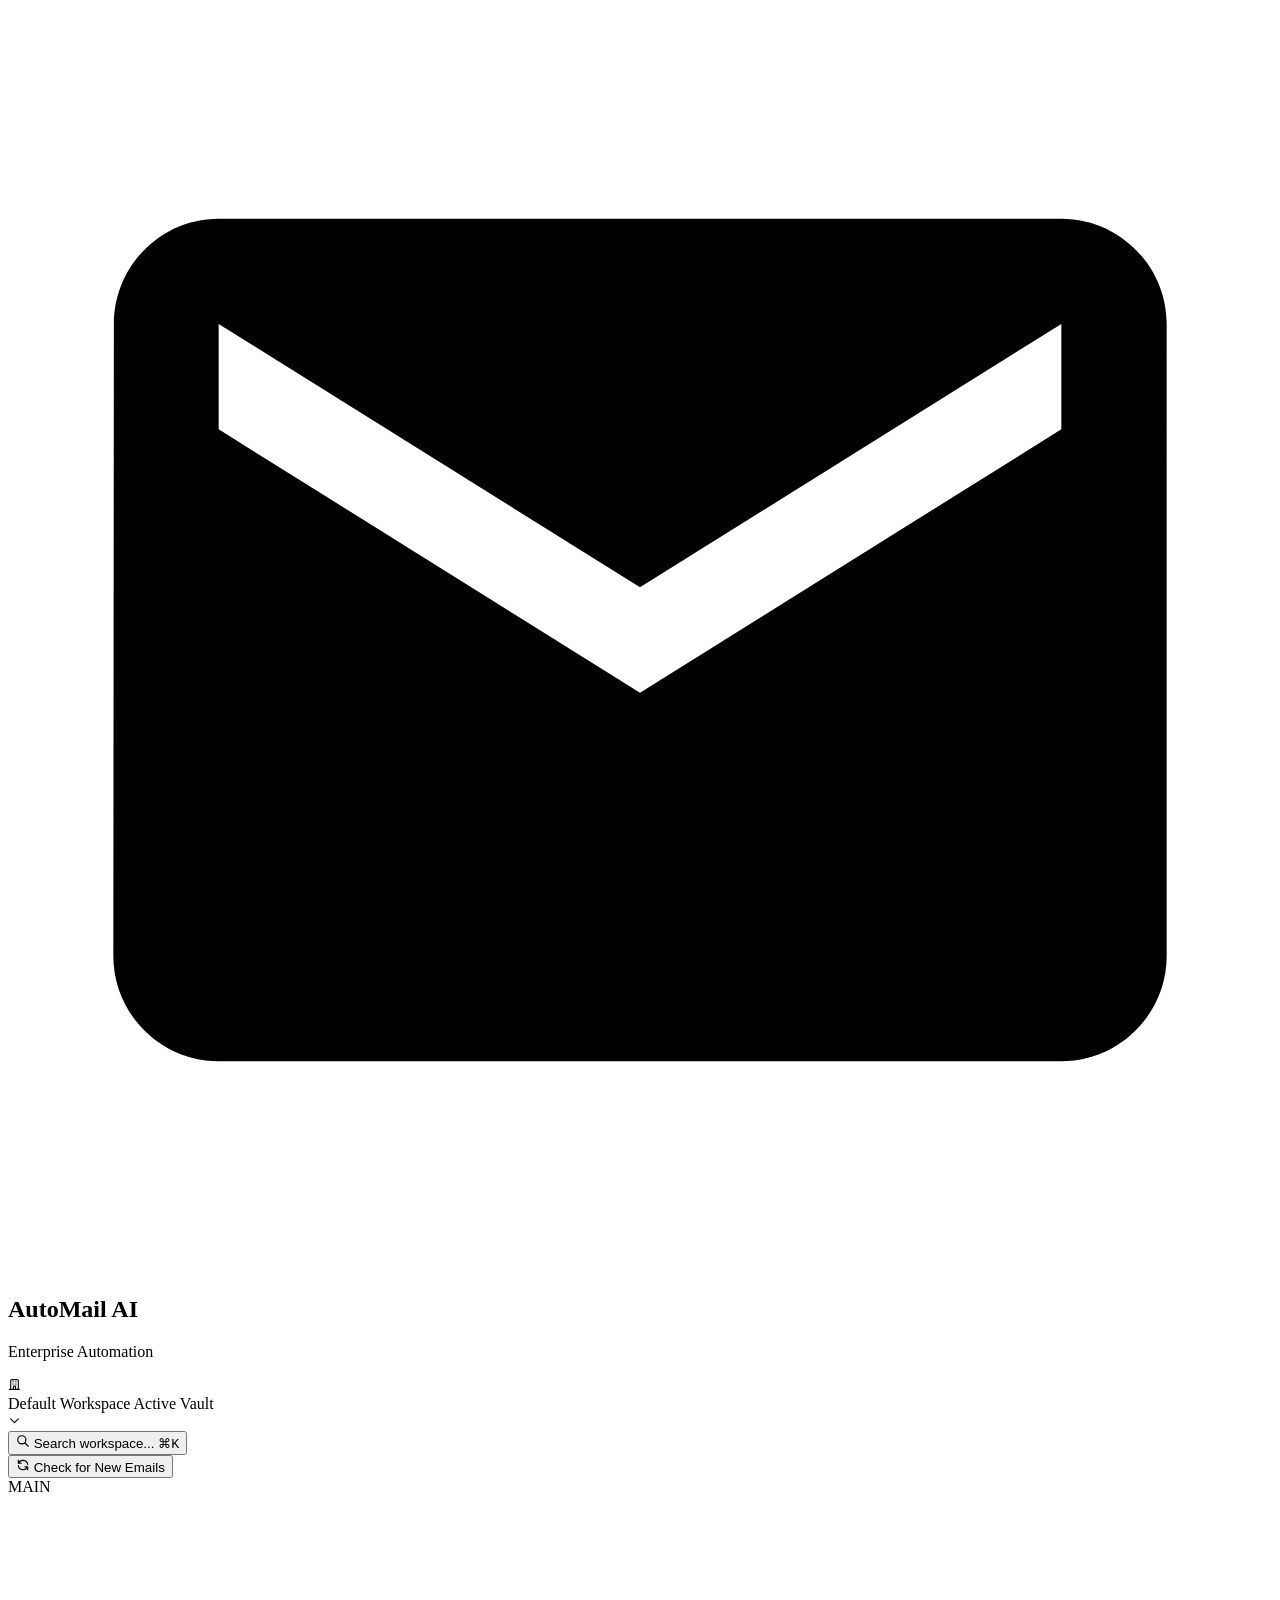
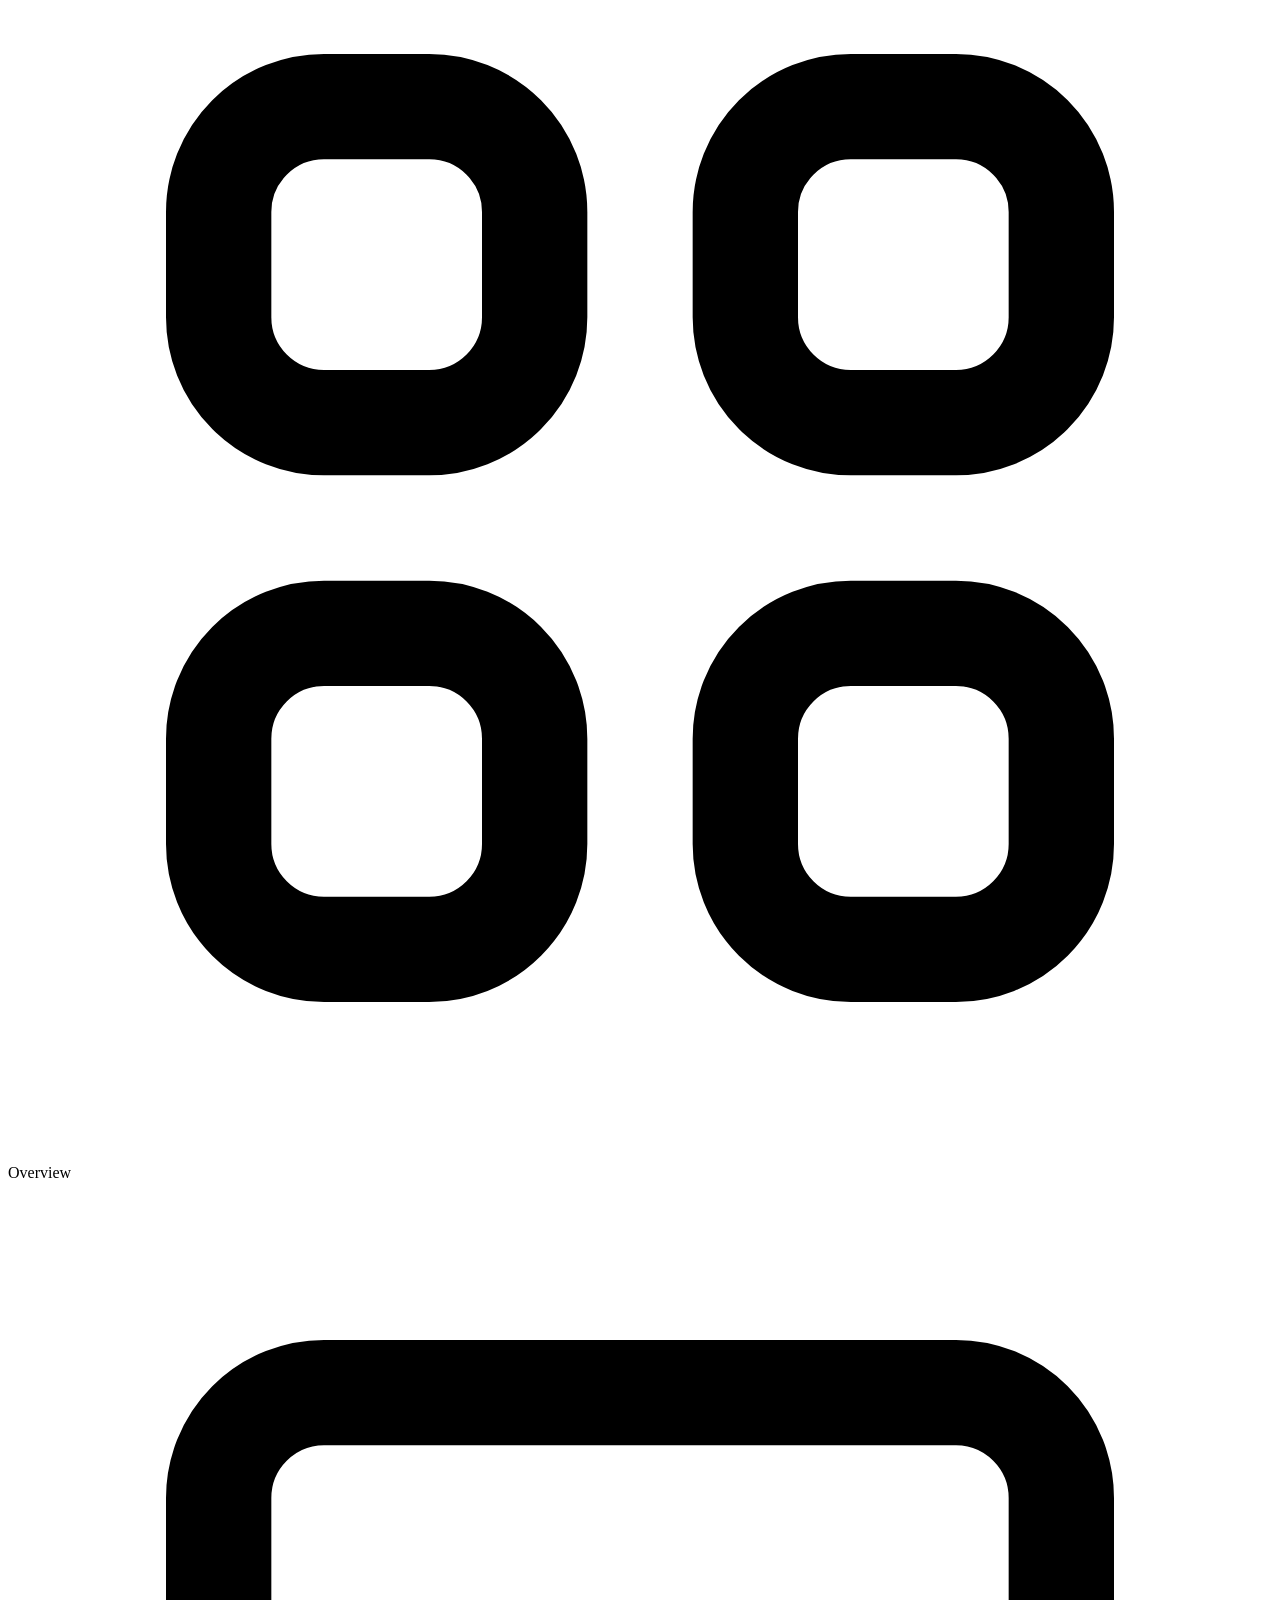
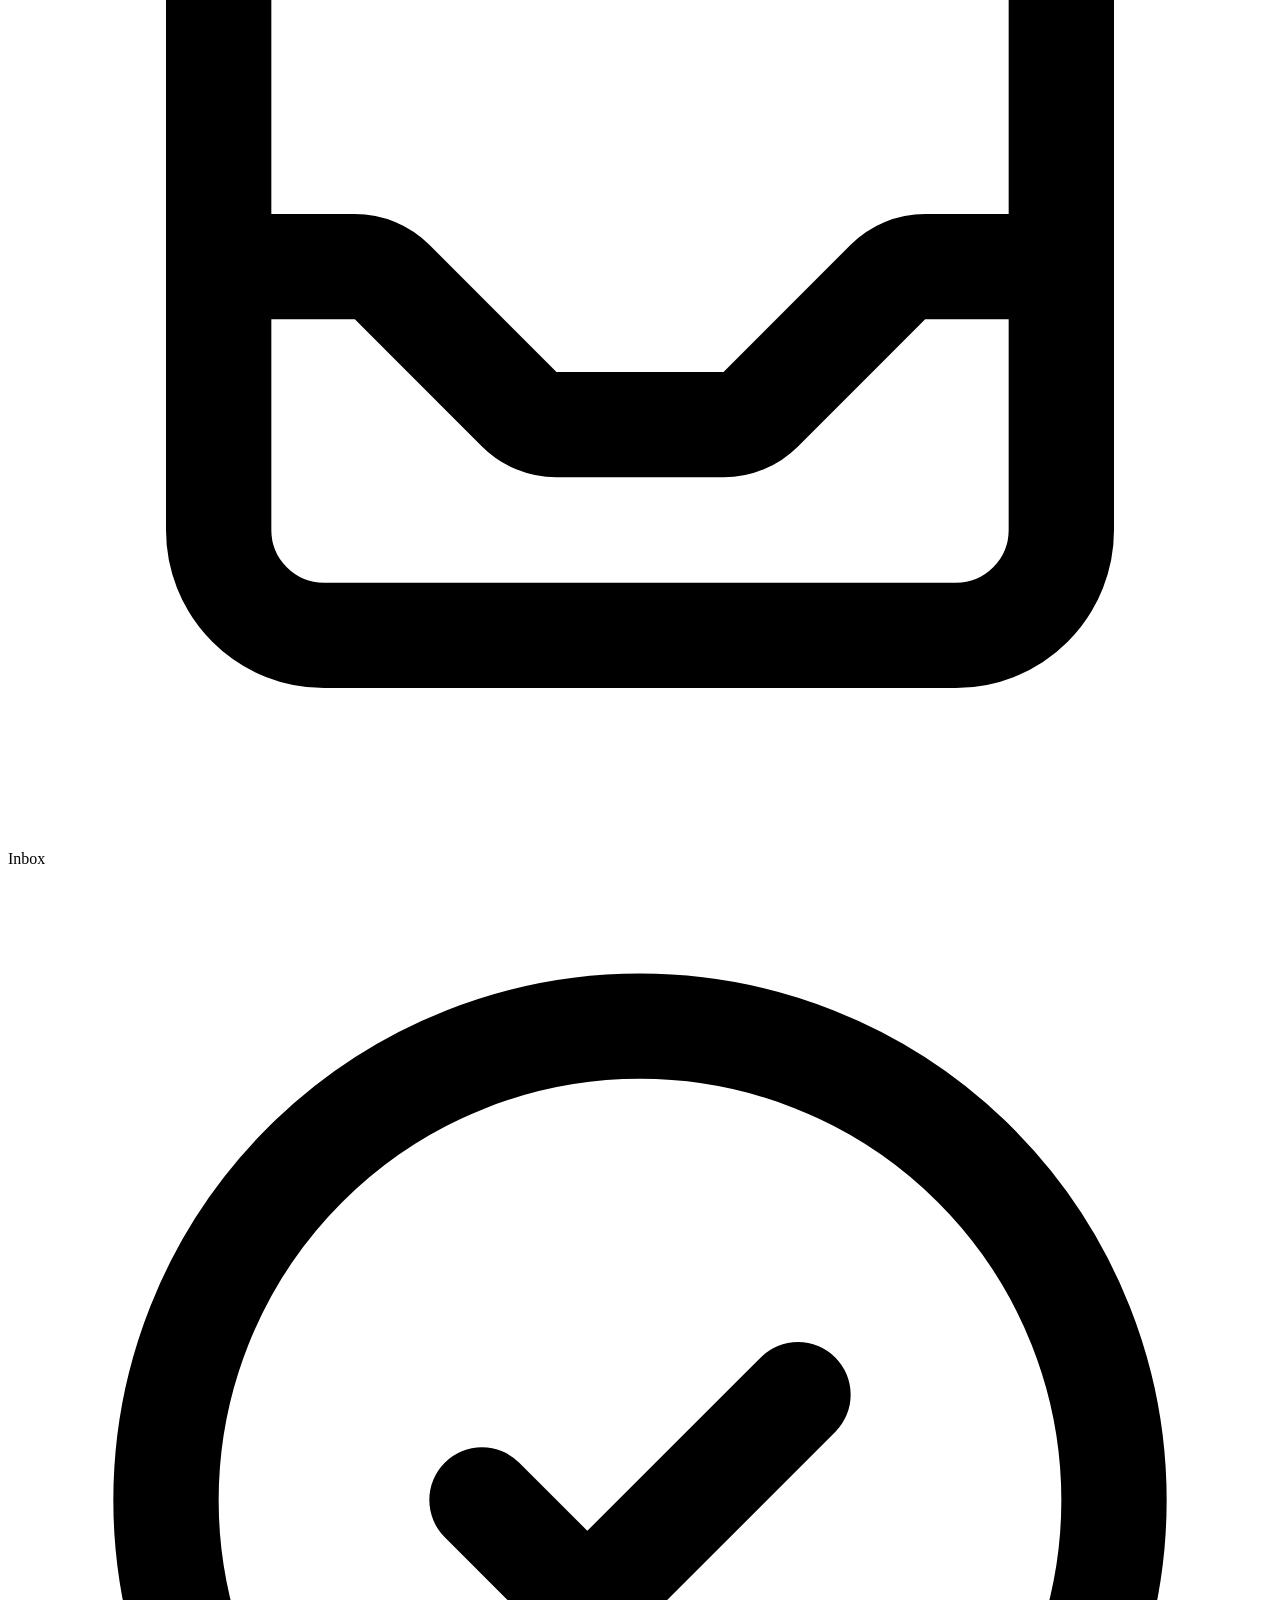
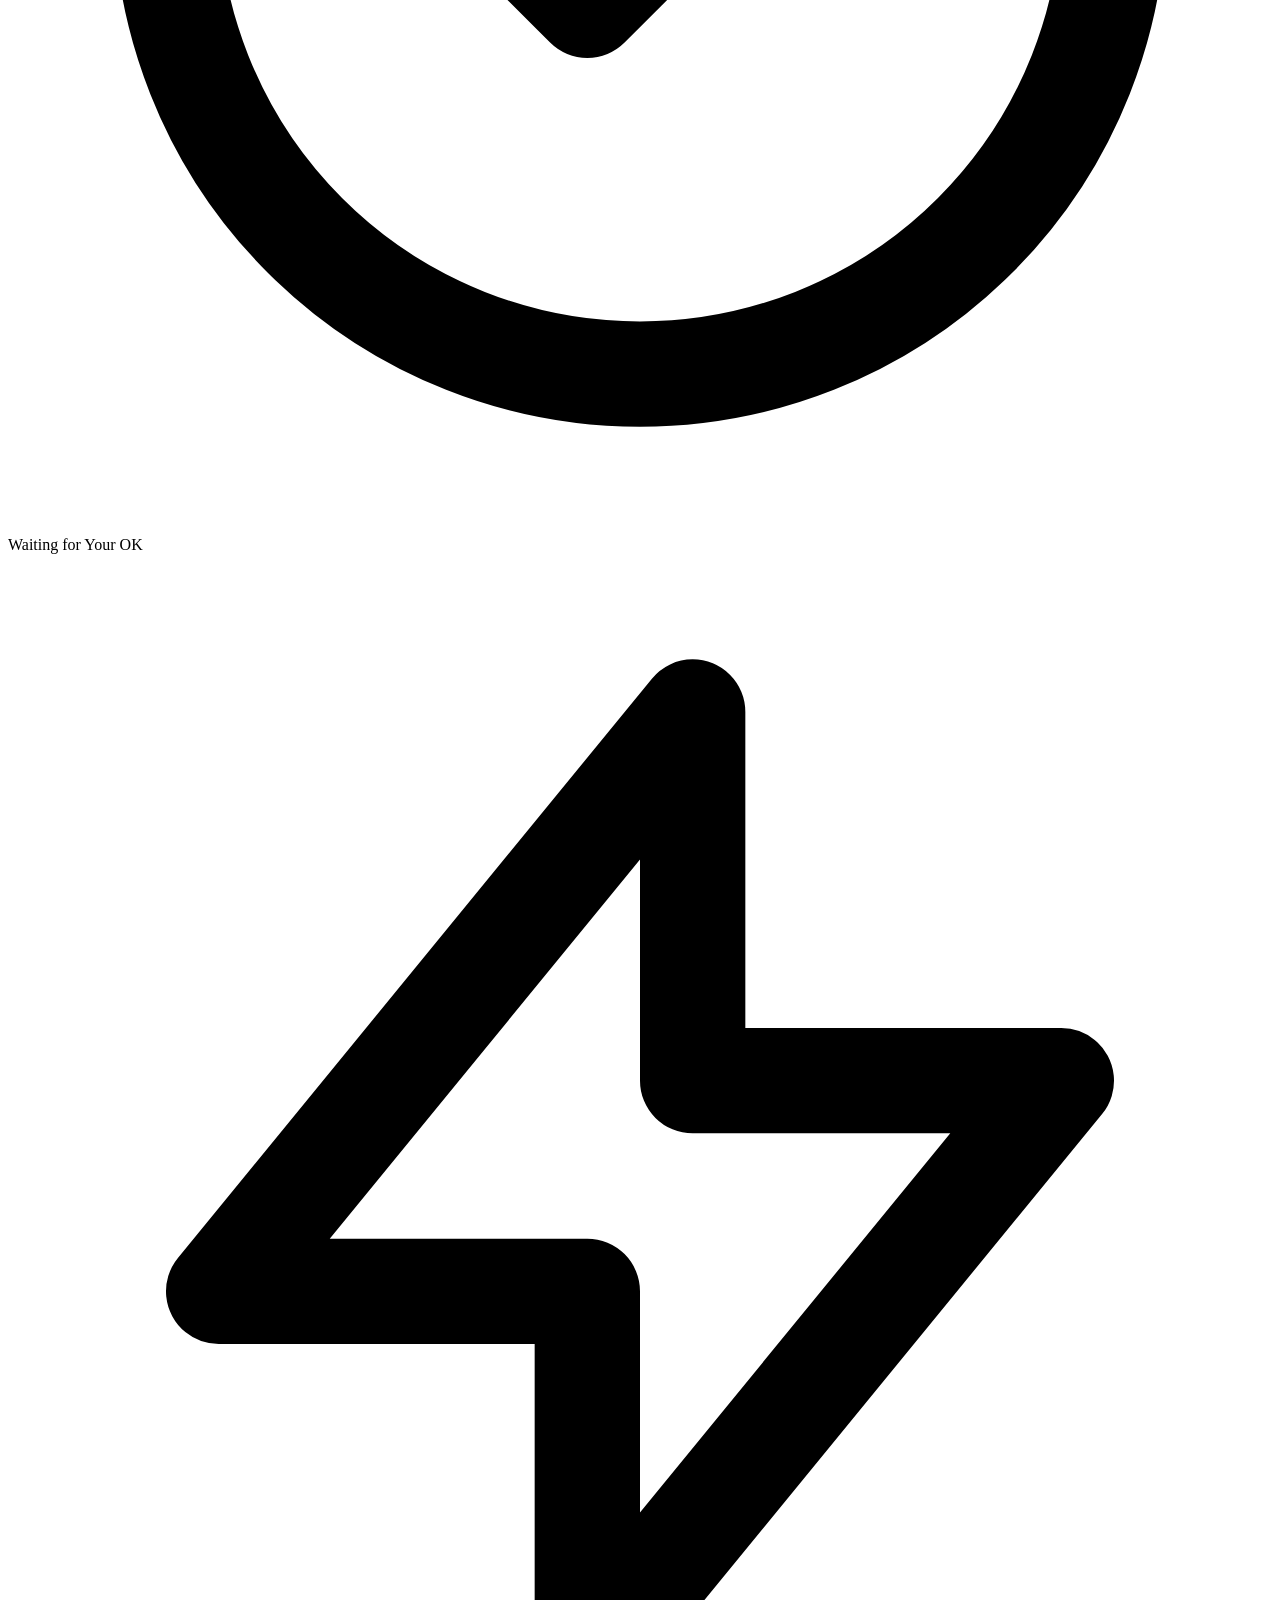
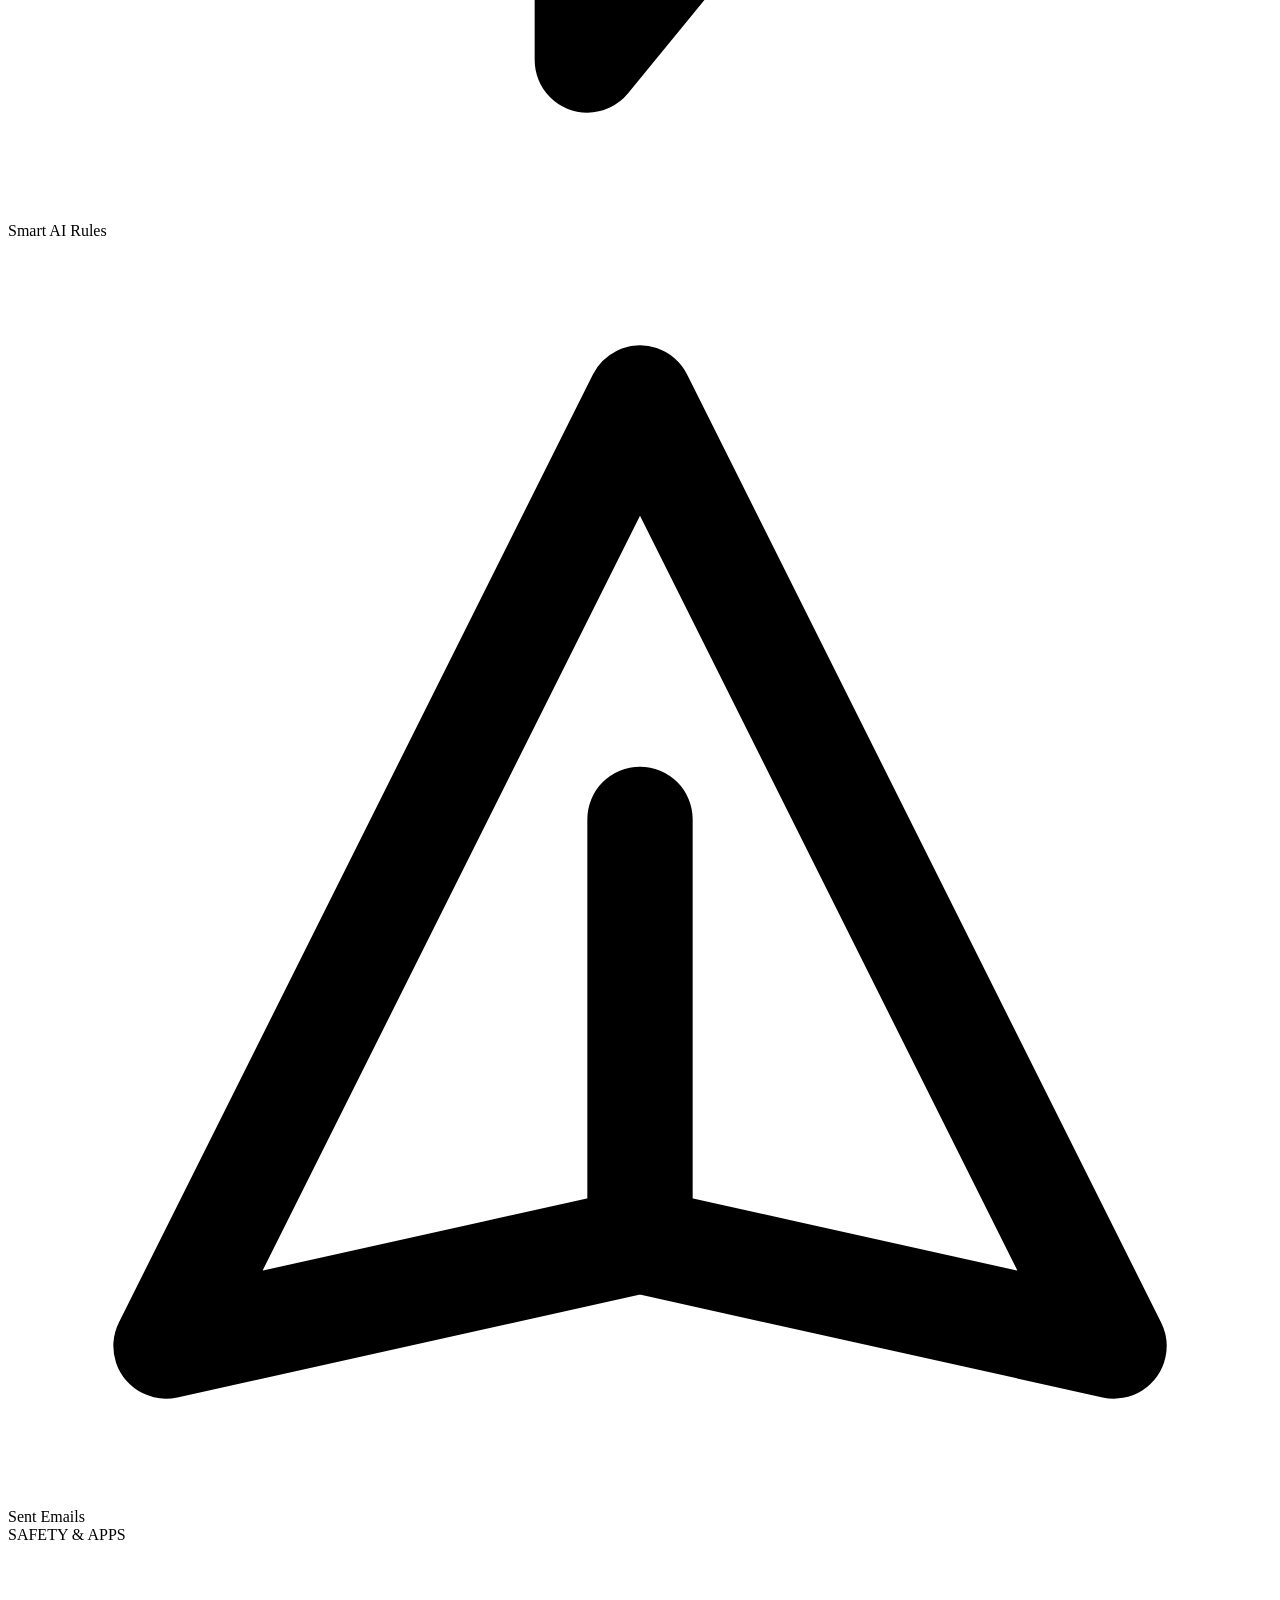
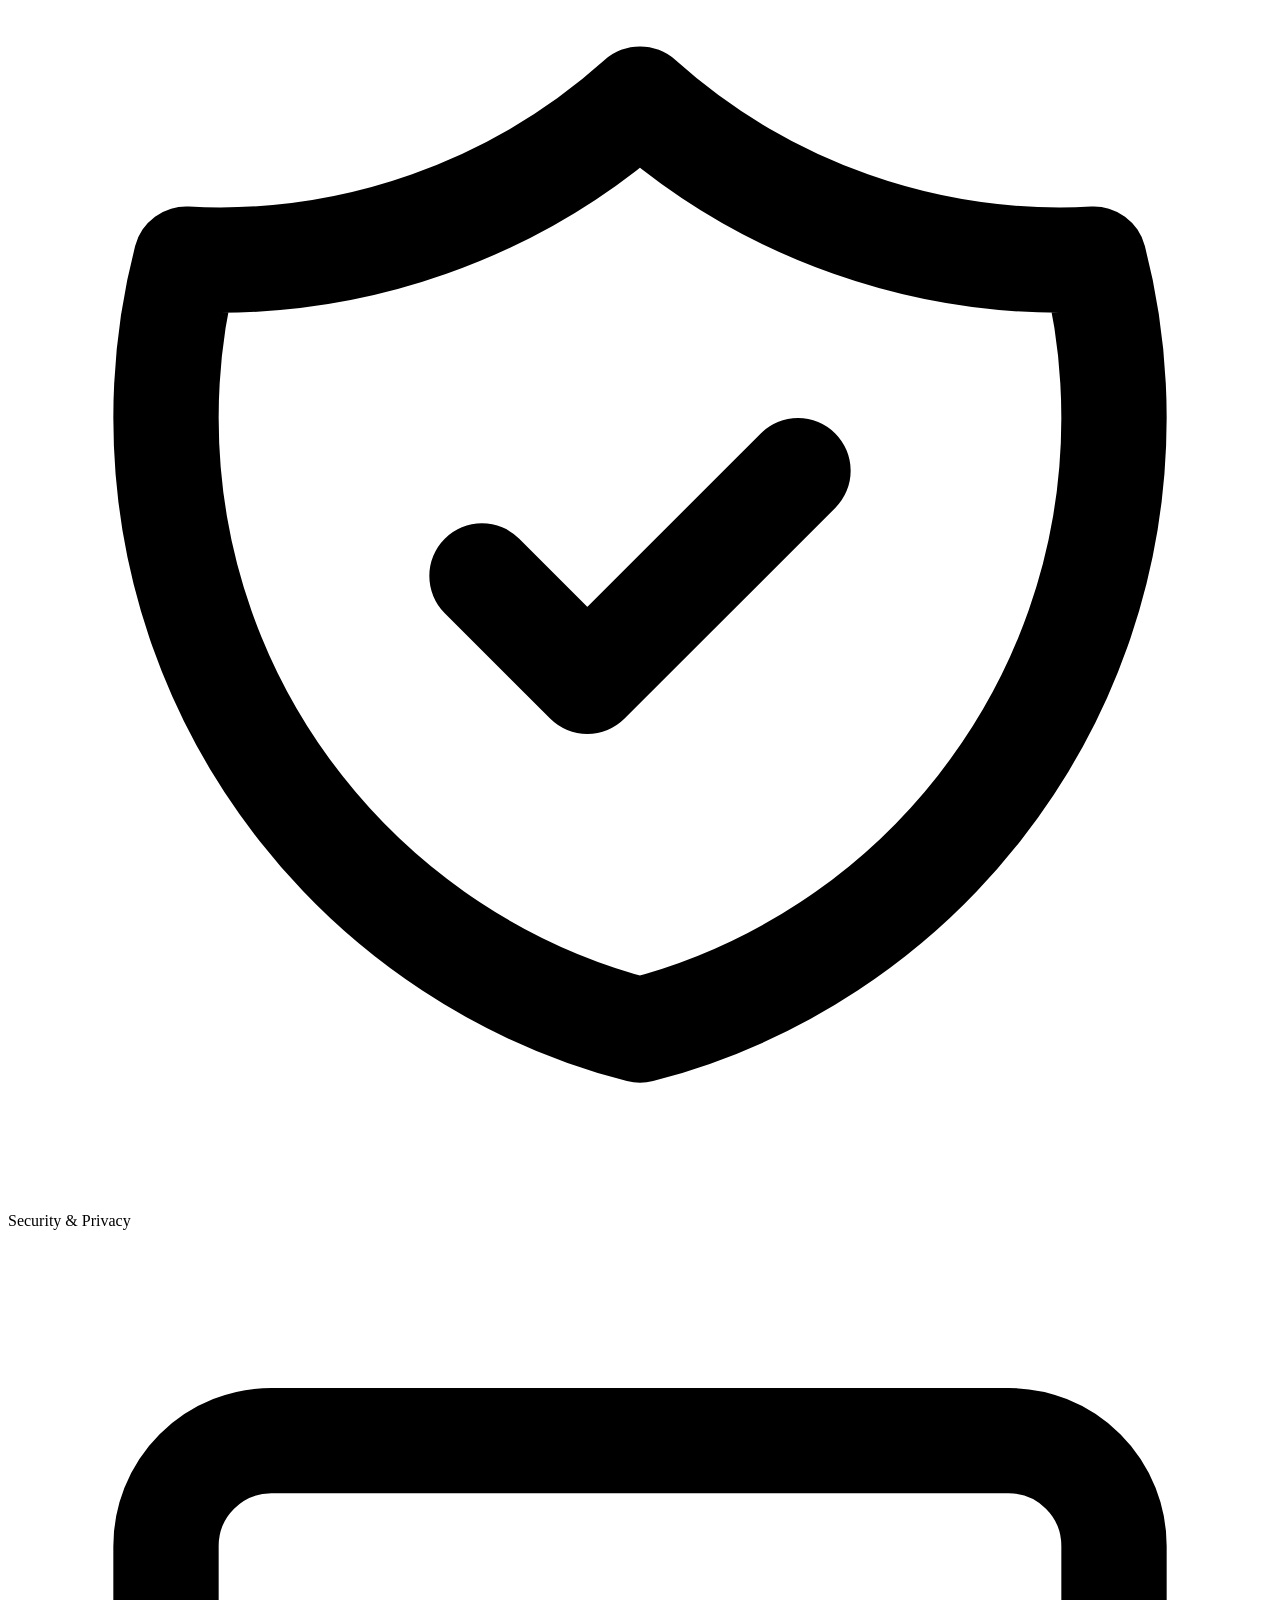
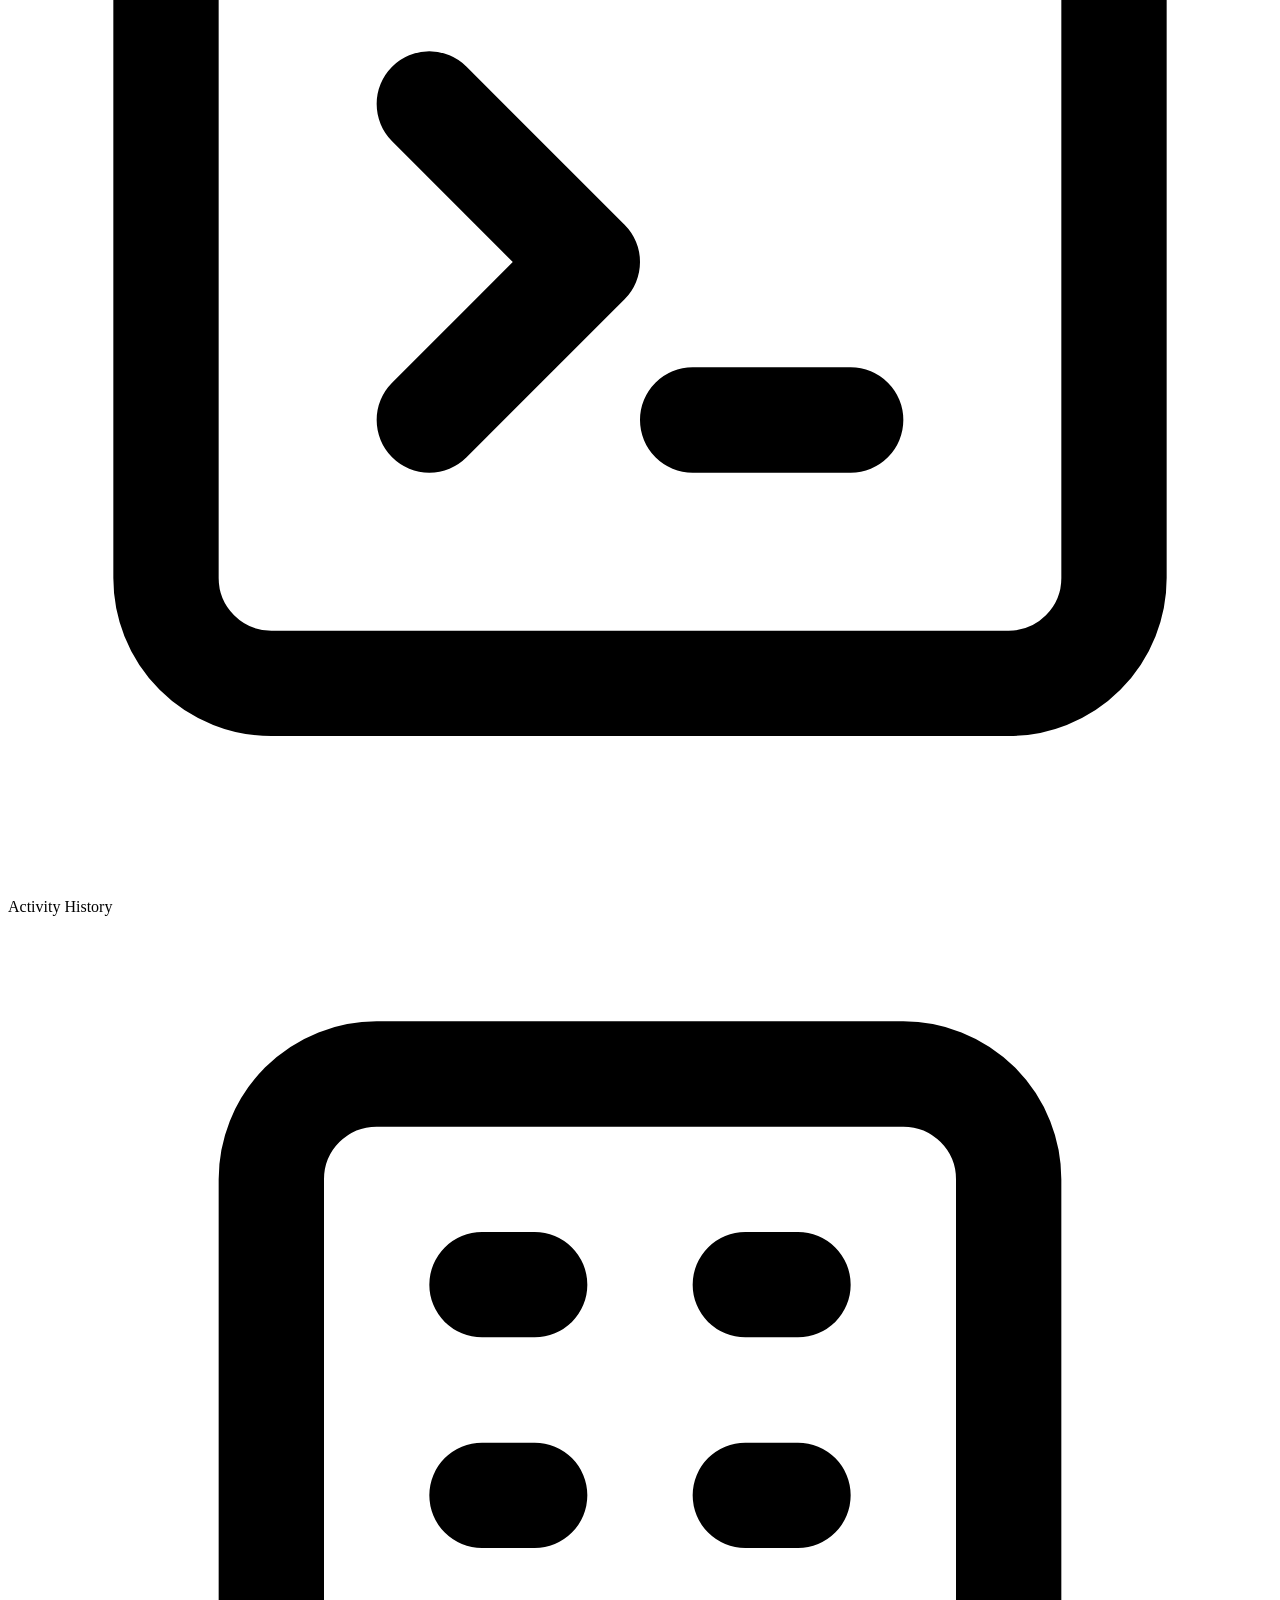
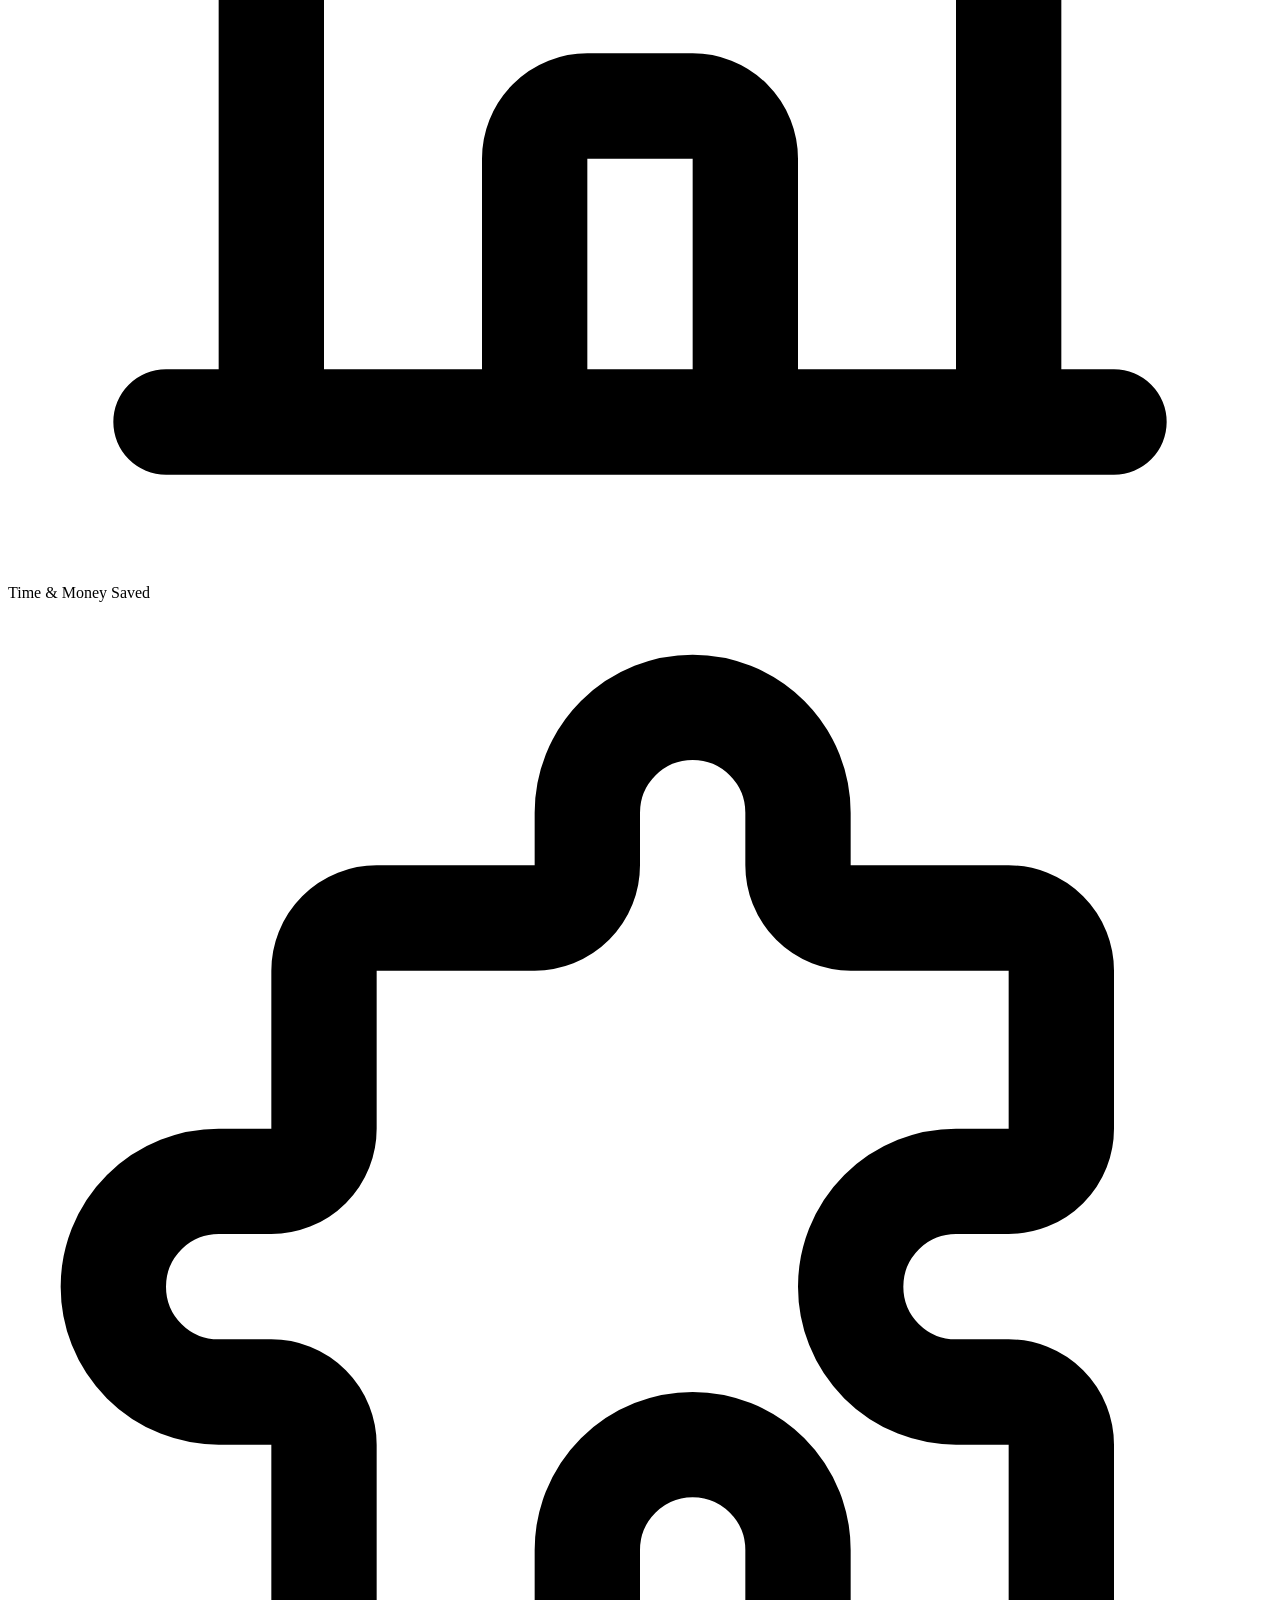
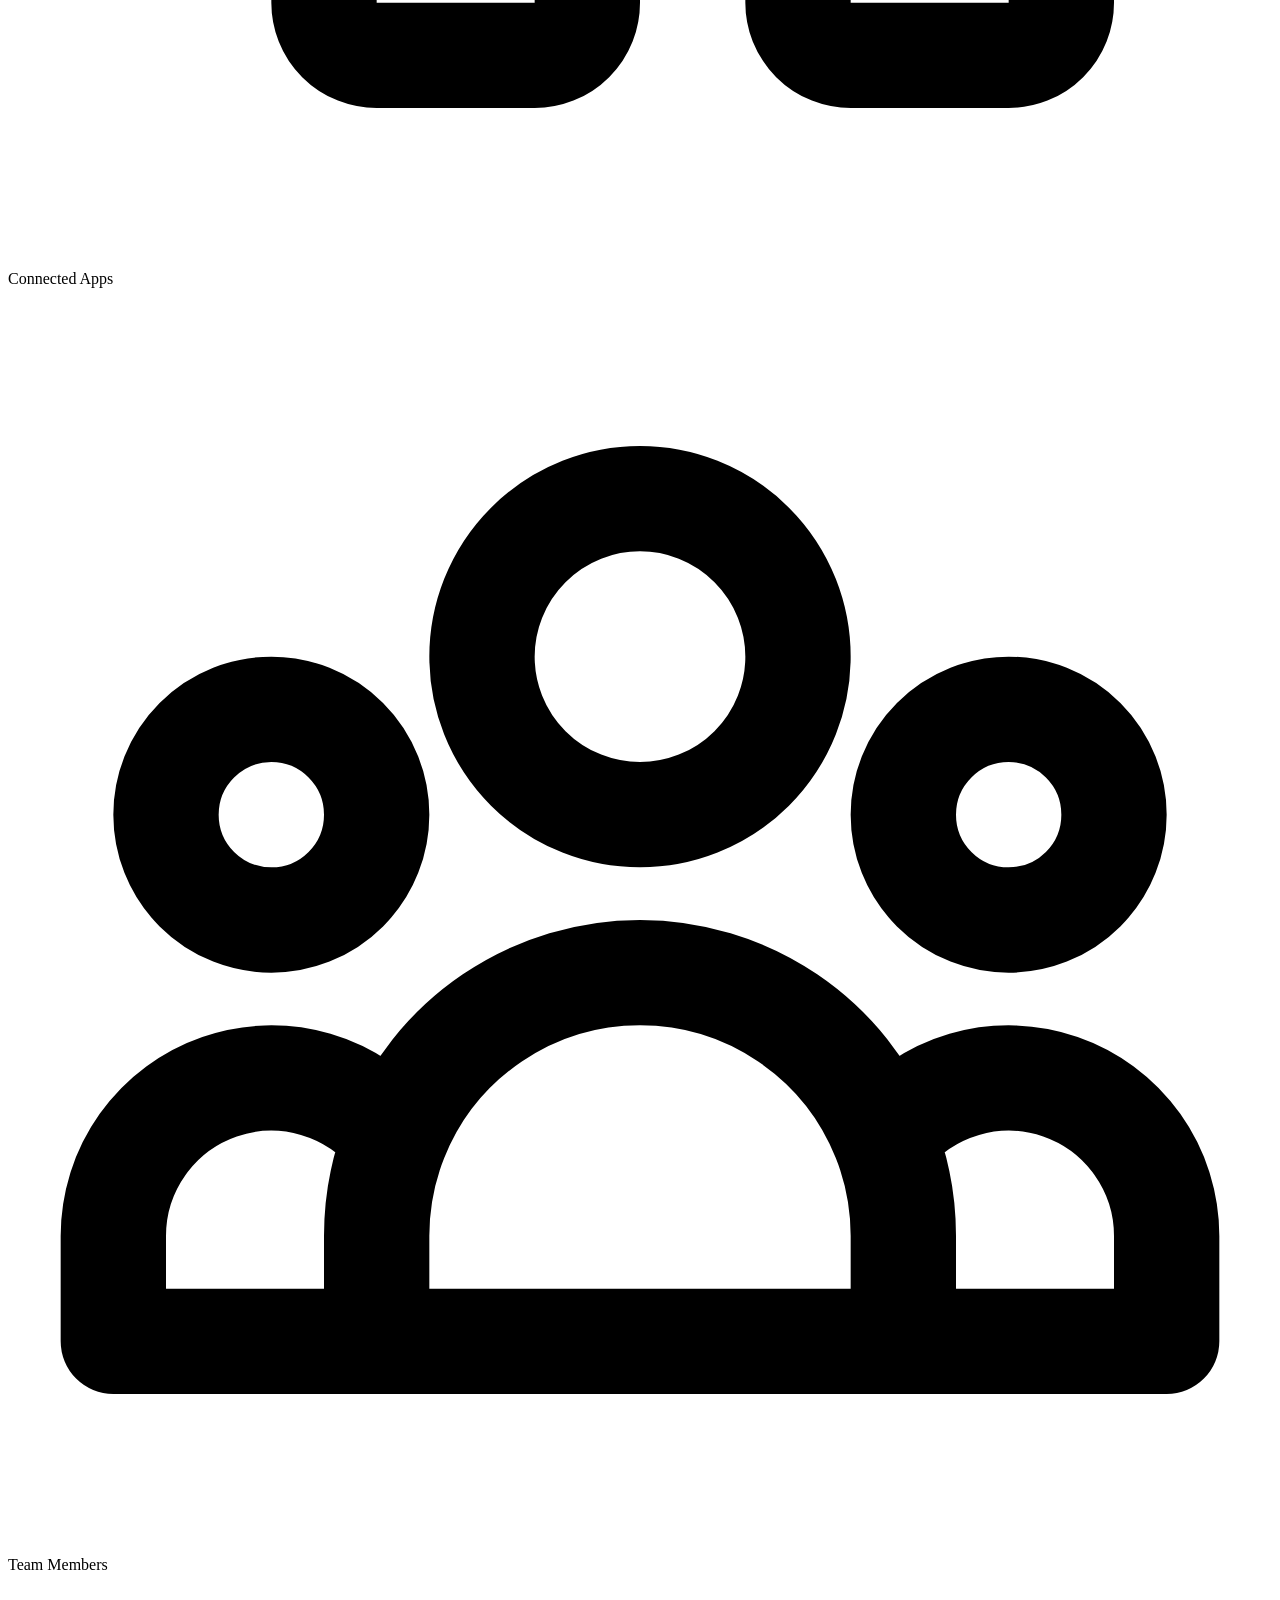
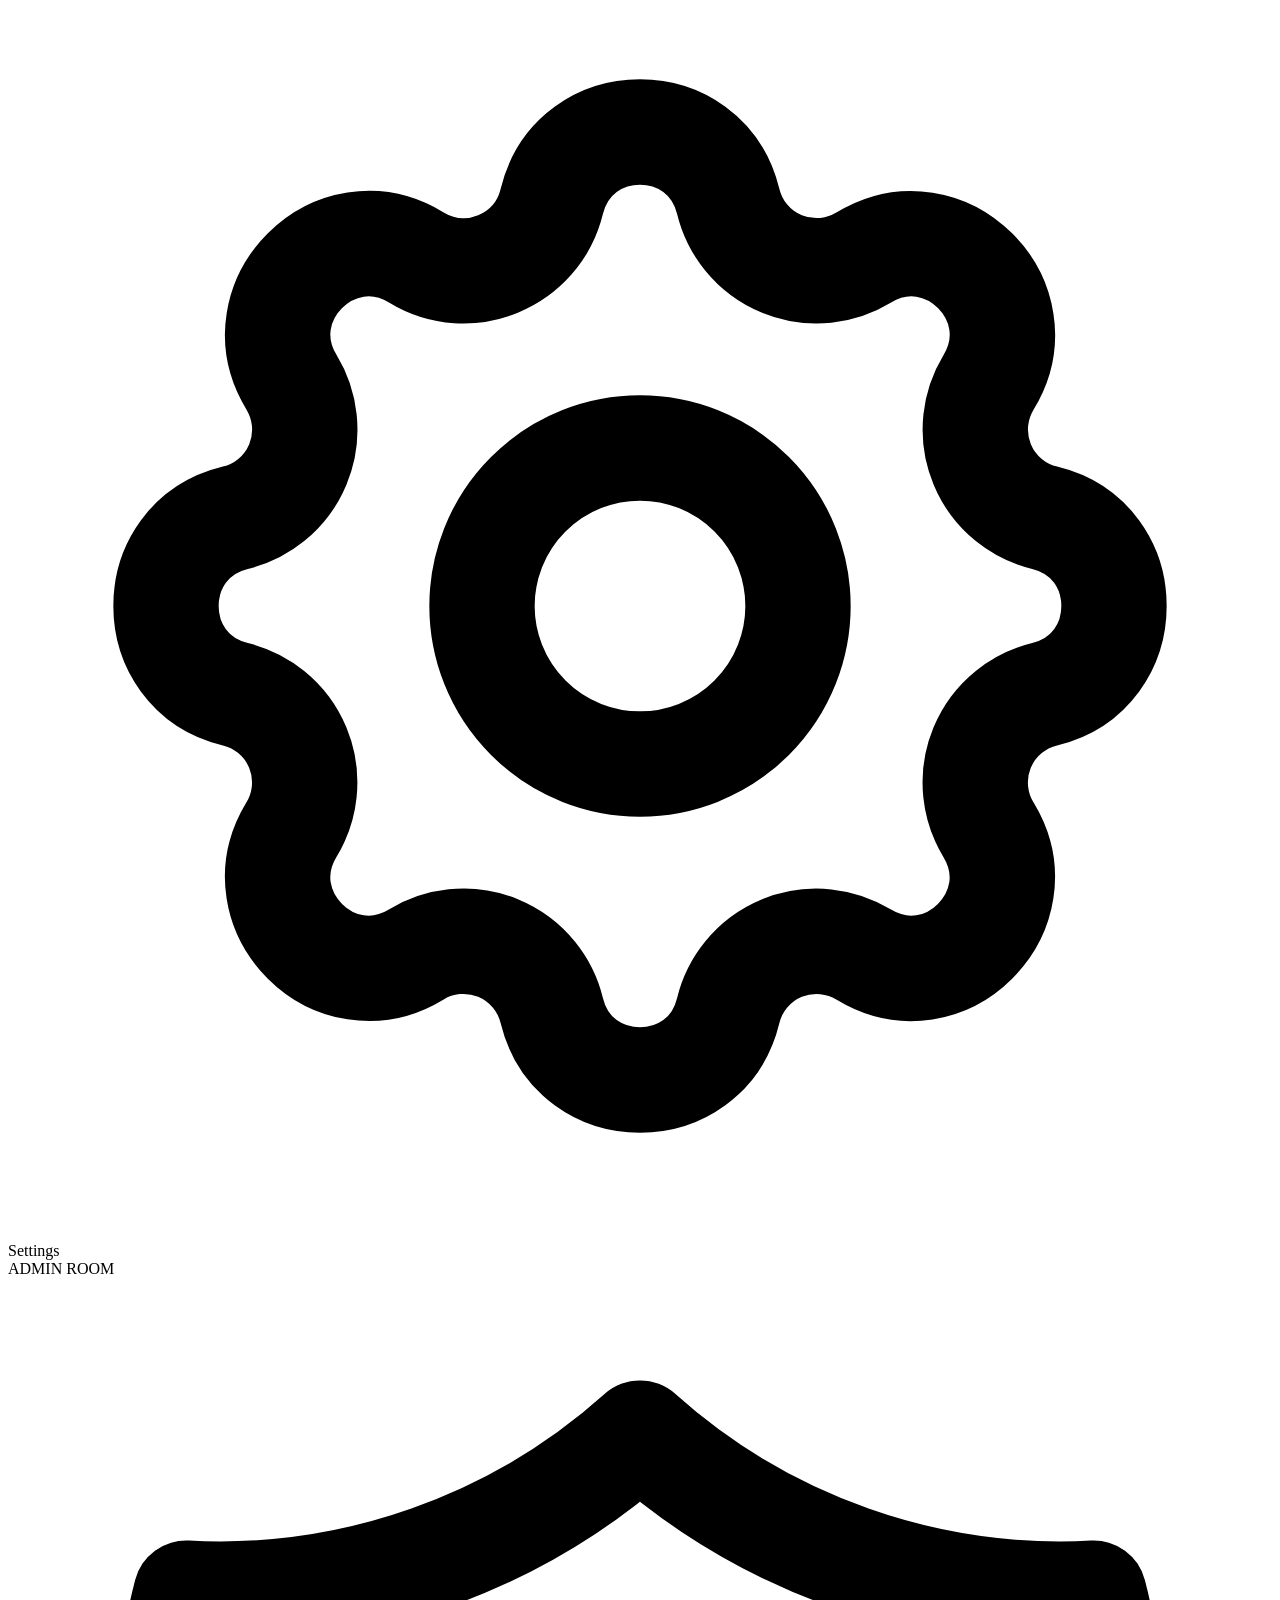
==== commit 75b26e6a: "feat(ui): redesign AutoMail AI dashboard to enterprise Linear-grade SaaS interface" ====
--- a/email_service/static/index.html
+++ b/email_service/static/index.html
@@ -63,67 +63,67 @@
       <div class="nav-section-label">MAIN</div>
       <a class="nav-item active" data-view="overview" id="nav-overview" title="Home Summary">
         <svg fill="none" stroke="currentColor" stroke-width="2" viewBox="0 0 24 24"><path stroke-linecap="round" stroke-linejoin="round" d="M4 6a2 2 0 012-2h2a2 2 0 012 2v2a2 2 0 01-2 2H6a2 2 0 01-2-2V6zM14 6a2 2 0 012-2h2a2 2 0 012 2v2a2 2 0 01-2 2h-2a2 2 0 01-2-2V6zM4 16a2 2 0 012-2h2a2 2 0 012 2v2a2 2 0 01-2 2H6a2 2 0 01-2-2v-2zM14 16a2 2 0 012-2h2a2 2 0 012 2v2a2 2 0 01-2 2h-2a2 2 0 01-2-2v-2z"/></svg>
-        <span class="nav-label">🏠 Overview</span>
+        <span class="nav-label">Overview</span>
       </a>
 
       <a class="nav-item" data-view="inbox" id="nav-inbox" title="Read Your Emails">
         <svg fill="none" stroke="currentColor" stroke-width="2" viewBox="0 0 24 24"><path stroke-linecap="round" stroke-linejoin="round" d="M20 13V6a2 2 0 00-2-2H6a2 2 0 00-2 2v7m16 0v5a2 2 0 01-2 2H6a2 2 0 01-2-2v-5m16 0h-2.586a1 1 0 00-.707.293l-2.414 2.414a1 1 0 01-.707.293h-3.172a1 1 0 01-.707-.293l-2.414-2.414A1 1 0 006.586 13H4"/></svg>
-        <span class="nav-label">📬 Inbox</span>
+        <span class="nav-label">Inbox</span>
         <span class="nav-badge" id="badge-inbox-count" style="display:none">0</span>
       </a>
 
       <a class="nav-item" data-view="approvals" id="nav-approvals" title="Check AI Drafts Before Sending">
         <svg fill="none" stroke="currentColor" stroke-width="2" viewBox="0 0 24 24"><path stroke-linecap="round" stroke-linejoin="round" d="M9 12l2 2 4-4m6 2a9 9 0 11-18 0 9 9 0 0118 0z"/></svg>
-        <span class="nav-label">⏳ Waiting for Your OK</span>
+        <span class="nav-label">Waiting for Your OK</span>
         <span class="nav-badge urgent" id="badge-approvals-count" style="display:none">0</span>
       </a>
 
       <a class="nav-item" data-view="rules" id="nav-rules" title="Smart Automated Rules">
         <svg fill="none" stroke="currentColor" stroke-width="2" viewBox="0 0 24 24"><path stroke-linecap="round" stroke-linejoin="round" d="M13 10V3L4 14h7v7l9-11h-7z"/></svg>
-        <span class="nav-label">⚡ Smart AI Rules</span>
+        <span class="nav-label">Smart AI Rules</span>
         <span class="nav-badge" id="badge-rules-count" style="display:none">0</span>
       </a>
 
       <a class="nav-item" data-view="sent" id="nav-sent" title="Emails Sent Out Safely">
         <svg fill="none" stroke="currentColor" stroke-width="2" viewBox="0 0 24 24"><path stroke-linecap="round" stroke-linejoin="round" d="M12 19l9 2-9-18-9 18 9-2zm0 0v-8"/></svg>
-        <span class="nav-label">🚀 Sent Emails</span>
+        <span class="nav-label">Sent Emails</span>
       </a>
 
       <div class="nav-section-label">SAFETY & APPS</div>
       <a class="nav-item" data-view="compliance" id="nav-compliance" title="Your Security & Privacy Shield">
         <svg fill="none" stroke="currentColor" stroke-width="2" viewBox="0 0 24 24"><path stroke-linecap="round" stroke-linejoin="round" d="M9 12l2 2 4-4m5.618-4.016A11.955 11.955 0 0112 2.944a11.955 11.955 0 01-8.618 3.04A12.02 12.02 0 003 9c0 5.591 3.824 10.29 9 11.622 5.176-1.332 9-6.03 9-11.622 0-1.042-.133-2.052-.382-3.016z"/></svg>
-        <span class="nav-label">🛡️ Security & Privacy</span>
+        <span class="nav-label">Security & Privacy</span>
       </a>
 
       <a class="nav-item" data-view="logs" id="nav-logs" title="List of Recent Actions">
         <svg fill="none" stroke="currentColor" stroke-width="2" viewBox="0 0 24 24"><path stroke-linecap="round" stroke-linejoin="round" d="M8 9l3 3-3 3m5 0h3M5 20h14a2 2 0 002-2V6a2 2 0 00-2-2H5a2 2 0 00-2 2v12a2 2 0 002 2z"/></svg>
-        <span class="nav-label">📋 Activity History</span>
+        <span class="nav-label">Activity History</span>
       </a>
 
       <a class="nav-item" data-view="landing" id="nav-landing" title="See Time and Money Saved">
         <svg fill="none" stroke="currentColor" stroke-width="2" viewBox="0 0 24 24"><path stroke-linecap="round" stroke-linejoin="round" d="M19 21V5a2 2 0 00-2-2H7a2 2 0 00-2 2v16m14 0h2m-2 0h-5m-9 0H3m2 0h5M9 7h1m-1 4h1m4-4h1m-1 4h1m-5 10v-5a1 1 0 011-1h2a1 1 0 011 1v5m-4 0h4"/></svg>
-        <span class="nav-label">💡 Time & Money Saved</span>
+        <span class="nav-label">Time & Money Saved</span>
       </a>
 
       <a class="nav-item" data-view="integrations" id="nav-integrations" title="Connect Slack, Teams, etc.">
         <svg fill="none" stroke="currentColor" stroke-width="2" viewBox="0 0 24 24"><path stroke-linecap="round" stroke-linejoin="round" d="M11 4a2 2 0 114 0v1a1 1 0 001 1h3a1 1 0 011 1v3a1 1 0 01-1 1h-1a2 2 0 100 4h1a1 1 0 011 1v3a1 1 0 01-1 1h-3a1 1 0 01-1-1v-1a2 2 0 10-4 0v1a1 1 0 01-1 1H7a1 1 0 01-1-1v-3a1 1 0 00-1-1H4a2 2 0 110-4h1a1 1 0 001-1V7a1 1 0 011-1h3a1 1 0 001-1V4z"/></svg>
-        <span class="nav-label">🔌 Connected Apps</span>
+        <span class="nav-label">Connected Apps</span>
       </a>
 
       <a class="nav-item" data-view="team" id="nav-team" title="People in this Workspace">
         <svg fill="none" stroke="currentColor" stroke-width="2" viewBox="0 0 24 24"><path stroke-linecap="round" stroke-linejoin="round" d="M17 20h5v-2a3 3 0 00-5.356-1.857M17 20H7m10 0v-2c0-.656-.126-1.283-.356-1.857M7 20H2v-2a3 3 0 015.356-1.857M7 20v-2c0-.656.126-1.283.356-1.857m0 0a5.002 5.002 0 019.288 0M15 7a3 3 0 11-6 0 3 3 0 016 0zm6 3a2 2 0 11-4 0 2 2 0 014 0zM7 10a2 2 0 11-4 0 2 2 0 014 0z"/></svg>
-        <span class="nav-label">👥 Team Members</span>
+        <span class="nav-label">Team Members</span>
       </a>
 
       <a class="nav-item" data-view="settings" id="nav-settings" title="Connect Your Email Account">
         <svg fill="none" stroke="currentColor" stroke-width="2" viewBox="0 0 24 24"><path stroke-linecap="round" stroke-linejoin="round" d="M10.325 4.317c.426-1.756 2.924-1.756 3.35 0a1.724 1.724 0 002.573 1.066c1.543-.94 3.31.826 2.37 2.37a1.724 1.724 0 001.065 2.572c1.756.426 1.756 2.924 0 3.35a1.724 1.724 0 00-1.066 2.573c.94 1.543-.826 3.31-2.37 2.37a1.724 1.724 0 00-2.572 1.065c-.426 1.756-2.924 1.756-3.35 0a1.724 1.724 0 00-2.573-1.066c-1.543.94-3.31-.826-2.37-2.37a1.724 1.724 0 00-1.065-2.572c-1.756-.426-1.756-2.924 0-3.35a1.724 1.724 0 001.066-2.573c-.94-1.543.826-3.31 2.37-2.37.996.608 2.296.07 2.572-1.065z"/><path stroke-linecap="round" stroke-linejoin="round" d="M15 12a3 3 0 11-6 0 3 3 0 016 0z"/></svg>
-        <span class="nav-label">⚙️ Settings</span>
+        <span class="nav-label">Settings</span>
       </a>
 
       <div class="nav-section-label">ADMIN ROOM</div>
       <a class="nav-item" data-view="admin" id="nav-admin" title="System Health and Accounts">
         <svg fill="none" stroke="currentColor" stroke-width="2" viewBox="0 0 24 24"><path stroke-linecap="round" stroke-linejoin="round" d="M9 12l2 2 4-4m5.618-4.016A11.955 11.955 0 0112 2.944a11.955 11.955 0 01-8.618 3.04A12.02 12.02 0 003 9c0 5.591 3.824 10.29 9 11.622 5.176-1.332 9-6.03 9-11.622 0-1.042-.133-2.052-.382-3.016z"/></svg>
-        <span class="nav-label">🔒 Admin Console</span>
+        <span class="nav-label">Admin Console</span>
         <span class="nav-badge" id="badge-admin-count" style="background: rgba(168, 85, 247, 0.15); color: var(--accent-purple); border: 1px solid rgba(168, 85, 247, 0.3);">Admin 🔒</span>
       </a>
     </nav>
@@ -182,101 +182,146 @@
     <!-- CONTENT AREA -->
     <main class="content-area">
       <!-- Dynamic Content View Header -->
-      <div class="content-header">
-        <div class="content-header-title">
-          <h2 id="current-view-title">Home Overview</h2>
-          <span class="content-header-badge" id="current-view-breadcrumb">Everything at a glance</span>
-        </div>
-      </div>
+      <header class="content-header">
+        <div class="content-header-left">
+          <div class="title-with-badge">
+            <h2 id="current-view-title">Home Overview</h2>
+            <span class="view-status-tag" id="view-status-tag">
+              <span class="status-pulse-dot"></span>
+              <span>AI Engine Active</span>
+            </span>
+          </div>
+          <p class="content-header-subtitle" id="current-view-breadcrumb">Everything you need to know about your inbox</p>
+        </div>
+        <div class="content-header-actions" id="header-sync-container">
+          <div class="header-sync-indicator" title="Mailbox synchronization state">
+            <span class="sync-live-dot"></span>
+            <span class="sync-live-label">Synced:</span>
+            <span class="sync-live-time" id="header-sync-time">Just now</span>
+          </div>
+          <button class="btn btn-secondary btn-header-sync" id="btn-header-sync" onclick="triggerSync()" title="Check and fetch new incoming emails">
+            <svg class="header-sync-icon" width="14" height="14" fill="none" stroke="currentColor" stroke-width="2" viewBox="0 0 24 24"><path stroke-linecap="round" stroke-linejoin="round" d="M4 4v5h.582m15.356 2A8.001 8.001 0 004.582 9m0 0H9m11 11v-5h-.581m0 0a8.003 8.003 0 01-15.357-2m15.357 2H15"/></svg>
+            <span>Sync Mail</span>
+          </button>
+        </div>
+      </header>
+
       <!-- 1. OVERVIEW VIEW -->
       <section class="view-section active" id="view-overview">
-        <!-- Friendly 3-Step "How It Works" Visual Guide -->
-        <div class="friendly-hero-banner">
-          <div class="friendly-hero-header">
-            <span class="friendly-hero-badge">✨ HOW IT WORKS</span>
-            <h3>Your AI Email Helper in 3 Easy Steps</h3>
-            <p>AutoMail reads your mail, drafts smart replies, and waits for your thumbs-up!</p>
-          </div>
-          <div class="friendly-steps-grid">
-            <div class="friendly-step-card">
-              <div class="step-badge-num">1</div>
-              <div class="step-icon">📬</div>
-              <h4>1. Emails Come In</h4>
-              <p>The AI reads and sorts incoming emails into friendly categories so you know what's urgent.</p>
-            </div>
-            <div class="friendly-step-card">
-              <div class="step-badge-num">2</div>
-              <div class="step-icon">🤖</div>
-              <h4>2. AI Writes a Draft</h4>
-              <p>The AI prepares a polite, helpful reply for you using your knowledge base.</p>
-            </div>
-            <div class="friendly-step-card">
-              <div class="step-badge-num">3</div>
-              <div class="step-icon">👍</div>
-              <h4>3. You Say OK & Send!</h4>
-              <p>You review the draft, make any tweaks you want, and click Send with one quick tap.</p>
-            </div>
-          </div>
-        </div>
-
+        <!-- Four Primary Statistics Cards (Top of viewport) -->
         <div class="stats-grid">
           <div class="card stat-card">
             <div class="stat-header">
               <span class="stat-title">Emails Received</span>
-              <div class="stat-icon">📬</div>
+              <div class="stat-icon" title="Incoming messages ingested">
+                <svg width="16" height="16" fill="none" stroke="currentColor" stroke-width="2" viewBox="0 0 24 24"><path stroke-linecap="round" stroke-linejoin="round" d="M20 13V6a2 2 0 00-2-2H6a2 2 0 00-2 2v7m16 0v5a2 2 0 01-2 2H6a2 2 0 01-2-2v-5m16 0h-2.586a1 1 0 00-.707.293l-2.414 2.414a1 1 0 01-.707.293h-3.172a1 1 0 01-.707-.293l-2.414-2.414A1 1 0 006.586 13H4"/></svg>
+              </div>
             </div>
             <div class="stat-value" id="stat-total-emails">0</div>
-            <div class="stat-sub" id="stat-unread-emails">0 unread</div>
+            <div class="stat-sub" id="stat-unread-emails">0 unread in inbox</div>
           </div>
 
           <div class="card stat-card urgent">
             <div class="stat-header">
               <span class="stat-title">Waiting for Your OK</span>
-              <div class="stat-icon" style="color: var(--accent-rose);">⏳</div>
-            </div>
-            <div class="stat-value" id="stat-pending-approvals" style="color: var(--accent-rose);">0</div>
-            <div class="stat-sub">AI drafts waiting for your review</div>
+              <div class="stat-icon stat-icon-urgent" title="Drafts pending your review">
+                <svg width="16" height="16" fill="none" stroke="currentColor" stroke-width="2" viewBox="0 0 24 24"><path stroke-linecap="round" stroke-linejoin="round" d="M12 8v4l3 3m6-3a9 9 0 11-18 0 9 9 0 0118 0z"/></svg>
+              </div>
+            </div>
+            <div class="stat-value stat-value-urgent" id="stat-pending-approvals">0</div>
+            <div class="stat-sub">AI drafts waiting for review</div>
           </div>
 
           <div class="card stat-card success">
             <div class="stat-header">
               <span class="stat-title">Emails Sent Safely</span>
-              <div class="stat-icon" style="color: var(--accent-emerald);">🚀</div>
-            </div>
-            <div class="stat-value" id="stat-sent-count">0</div>
-            <div class="stat-sub">Delivered after your approval</div>
+              <div class="stat-icon stat-icon-success" title="Successfully delivered emails">
+                <svg width="16" height="16" fill="none" stroke="currentColor" stroke-width="2" viewBox="0 0 24 24"><path stroke-linecap="round" stroke-linejoin="round" d="M5 13l4 4L19 7"/></svg>
+              </div>
+            </div>
+            <div class="stat-value stat-value-success" id="stat-sent-count">0</div>
+            <div class="stat-sub">Delivered after approval</div>
           </div>
 
           <div class="card stat-card cyan">
             <div class="stat-header">
               <span class="stat-title">Smart AI Rules</span>
-              <div class="stat-icon" style="color: var(--accent-secondary);">⚡</div>
+              <div class="stat-icon stat-icon-cyan" title="Active automation recipes">
+                <svg width="16" height="16" fill="none" stroke="currentColor" stroke-width="2" viewBox="0 0 24 24"><path stroke-linecap="round" stroke-linejoin="round" d="M13 10V3L4 14h7v7l9-11h-7z"/></svg>
+              </div>
             </div>
             <div class="stat-value" id="stat-active-rules">0</div>
-            <div class="stat-sub">Automated recipes running for you</div>
-          </div>
-        </div>
-
-        <div class="split-layout">
-          <!-- Pending Approvals Quick Column -->
-          <div class="card">
-            <div style="display: flex; justify-content: space-between; align-items: center; margin-bottom: 16px;">
-              <h3 style="font-size: 1.05rem; font-weight: 600;">👋 Emails Waiting for You</h3>
-              <a href="#approvals" class="btn btn-secondary btn-sm" onclick="switchView('approvals')">Review All</a>
-            </div>
-            <div id="overview-pending-list" style="display: flex; flex-direction: column; gap: 12px;">
+            <div class="stat-sub">Automated recipes running</div>
+          </div>
+        </div>
+
+        <!-- Main Workspace Two-Column Grid -->
+        <div class="split-layout overview-workspace-grid">
+          <!-- Pending Approvals Workspace Panel (Left) -->
+          <div class="card workspace-panel">
+            <div class="panel-header">
+              <div class="panel-title-group">
+                <svg width="16" height="16" fill="none" stroke="currentColor" stroke-width="2" viewBox="0 0 24 24"><path stroke-linecap="round" stroke-linejoin="round" d="M9 12l2 2 4-4m6 2a9 9 0 11-18 0 9 9 0 0118 0z"/></svg>
+                <h3 class="panel-title">Emails Waiting for You</h3>
+              </div>
+              <a href="#approvals" class="panel-action-link" onclick="switchView('approvals')">
+                <span>Review All</span>
+                <svg width="12" height="12" fill="none" stroke="currentColor" stroke-width="2" viewBox="0 0 24 24"><path stroke-linecap="round" stroke-linejoin="round" d="M9 5l7 7-7 7"/></svg>
+              </a>
+            </div>
+            <div id="overview-pending-list" class="overview-list-container">
               <!-- Filled via JS -->
             </div>
           </div>
 
-          <!-- Live Activity Stream Column -->
-          <div class="card">
-            <div style="display: flex; justify-content: space-between; align-items: center; margin-bottom: 16px;">
-              <h3 style="font-size: 1.05rem; font-weight: 600;">⚡ What Your AI Did Recently</h3>
-              <a href="#logs" class="btn btn-secondary btn-sm" onclick="switchView('logs')">Full History</a>
-            </div>
-            <div id="overview-logs-list" style="display: flex; flex-direction: column; gap: 10px; font-size: 0.84rem;">
+          <!-- Recent AI Activity Workspace Panel (Right) -->
+          <div class="card workspace-panel">
+            <div class="panel-header">
+              <div class="panel-title-group">
+                <svg width="16" height="16" fill="none" stroke="currentColor" stroke-width="2" viewBox="0 0 24 24"><path stroke-linecap="round" stroke-linejoin="round" d="M13 10V3L4 14h7v7l9-11h-7z"/></svg>
+                <h3 class="panel-title">What Your AI Did Recently</h3>
+              </div>
+              <a href="#logs" class="panel-action-link" onclick="switchView('logs')">
+                <span>Full History</span>
+                <svg width="12" height="12" fill="none" stroke="currentColor" stroke-width="2" viewBox="0 0 24 24"><path stroke-linecap="round" stroke-linejoin="round" d="M9 5l7 7-7 7"/></svg>
+              </a>
+            </div>
+            <div id="overview-logs-list" class="overview-list-container">
               <!-- Filled via JS -->
+            </div>
+          </div>
+        </div>
+
+        <!-- Compact Onboarding Guide (Secondary, Viewport-Efficient) -->
+        <div class="how-it-works-compact">
+          <div class="compact-guide-header">
+            <div class="guide-header-title">
+              <svg width="14" height="14" fill="none" stroke="currentColor" stroke-width="2" viewBox="0 0 24 24"><path stroke-linecap="round" stroke-linejoin="round" d="M13 16h-1v-4h-1m1-4h.01M21 12a9 9 0 11-18 0 9 9 0 0118 0z"/></svg>
+              <span>HOW AUTOMAIL WORKS</span>
+            </div>
+            <span class="guide-header-meta">Autonomous Ingestion • Human-in-the-Loop Safe Approval</span>
+          </div>
+          <div class="compact-steps-row">
+            <div class="compact-step-item">
+              <div class="compact-step-badge">1</div>
+              <div class="compact-step-content">
+                <h5>Emails Come In</h5>
+                <p>AI categorizes incoming mail and identifies urgency instantly.</p>
+              </div>
+            </div>
+            <div class="compact-step-item">
+              <div class="compact-step-badge">2</div>
+              <div class="compact-step-content">
+                <h5>AI Writes a Draft</h5>
+                <p>Contextual response prepared using your knowledge base.</p>
+              </div>
+            </div>
+            <div class="compact-step-item">
+              <div class="compact-step-badge">3</div>
+              <div class="compact-step-content">
+                <h5>You Say OK & Send!</h5>
+                <p>Review the draft, tweak if needed, and send with 1 click.</p>
+              </div>
             </div>
           </div>
         </div>
